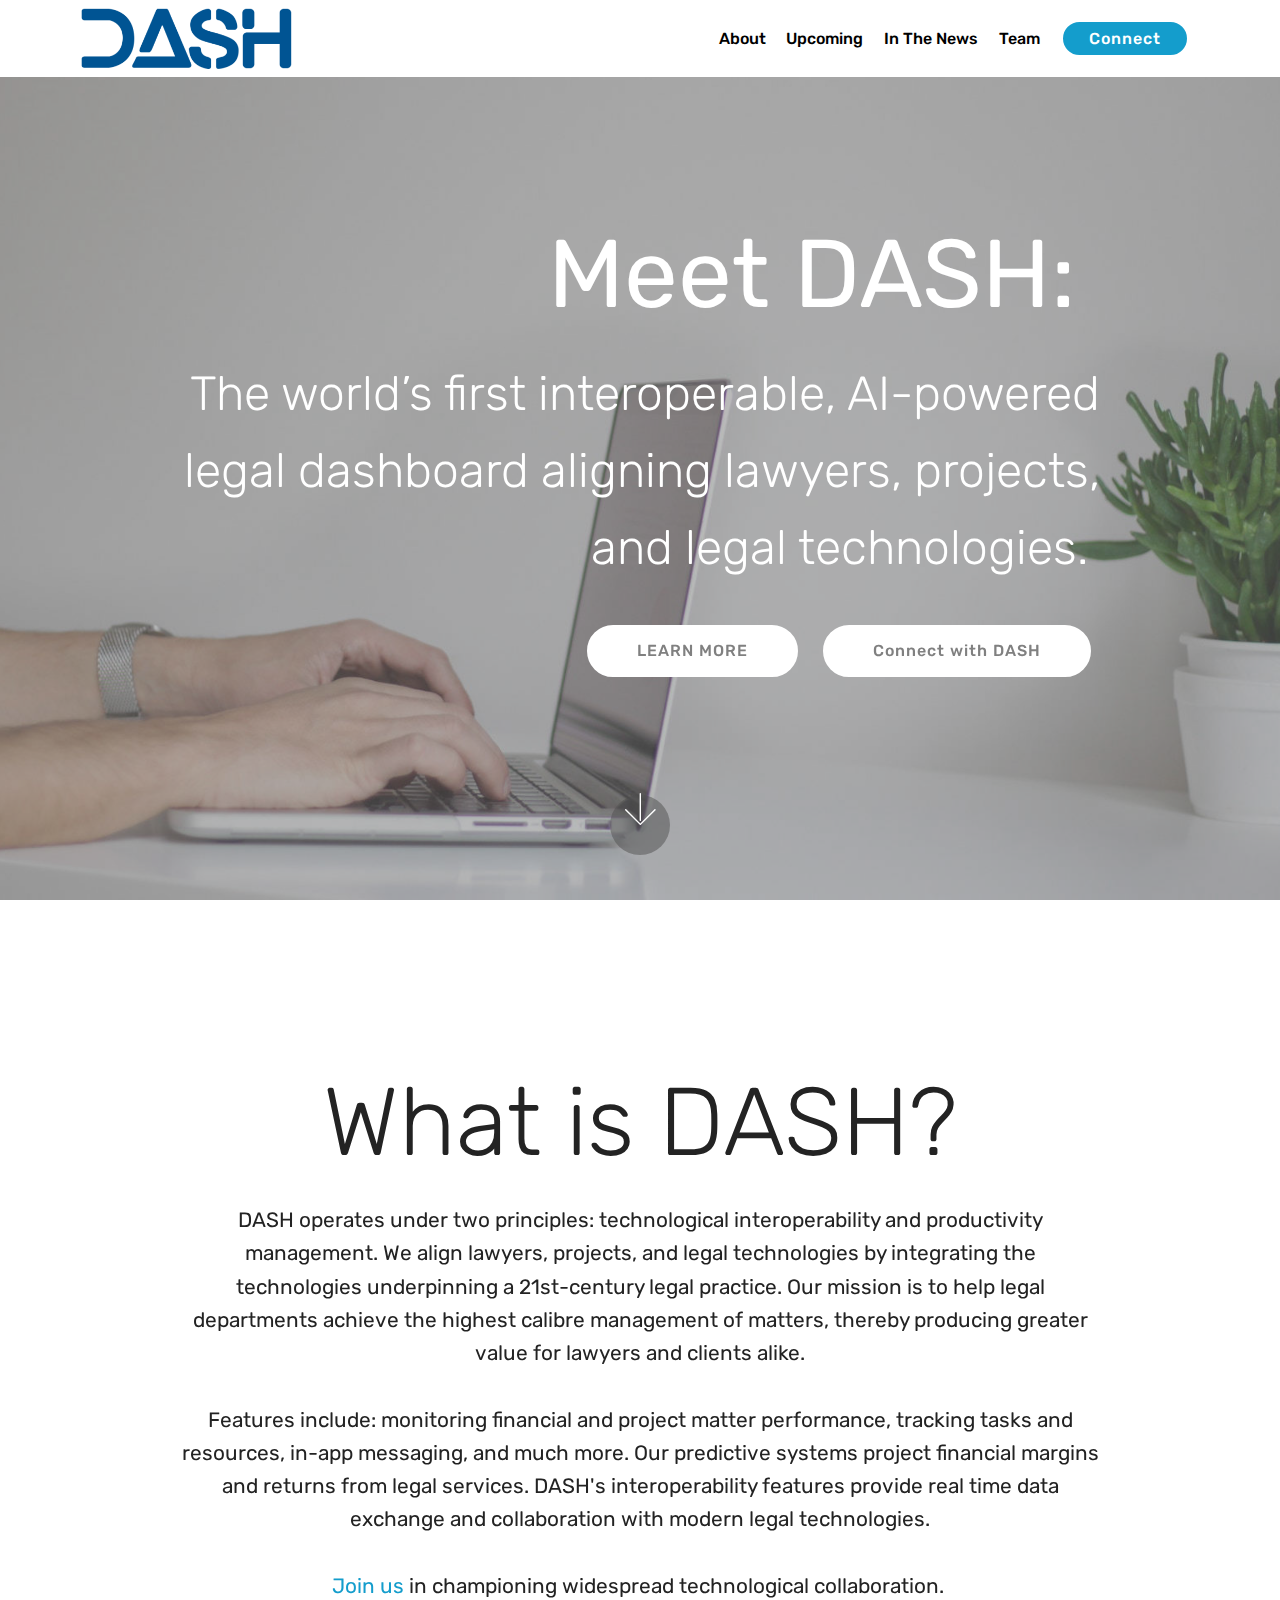
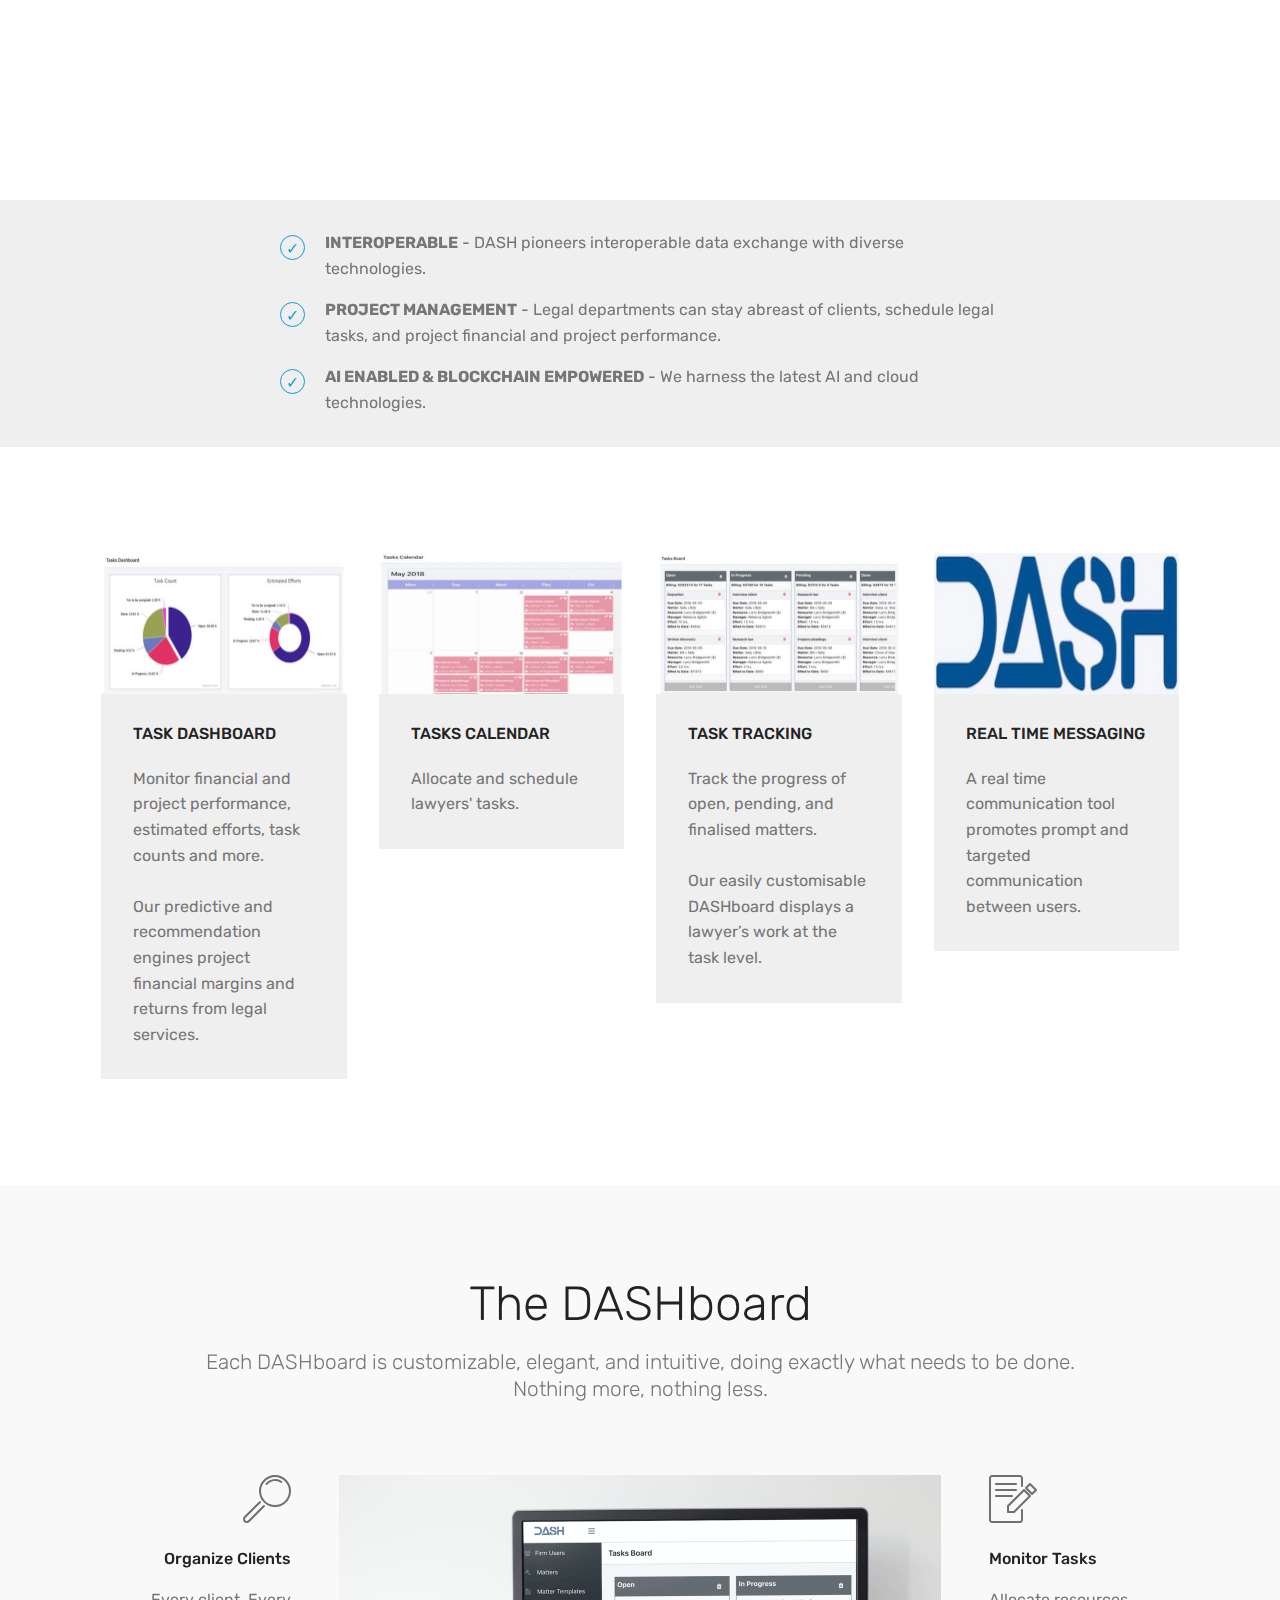
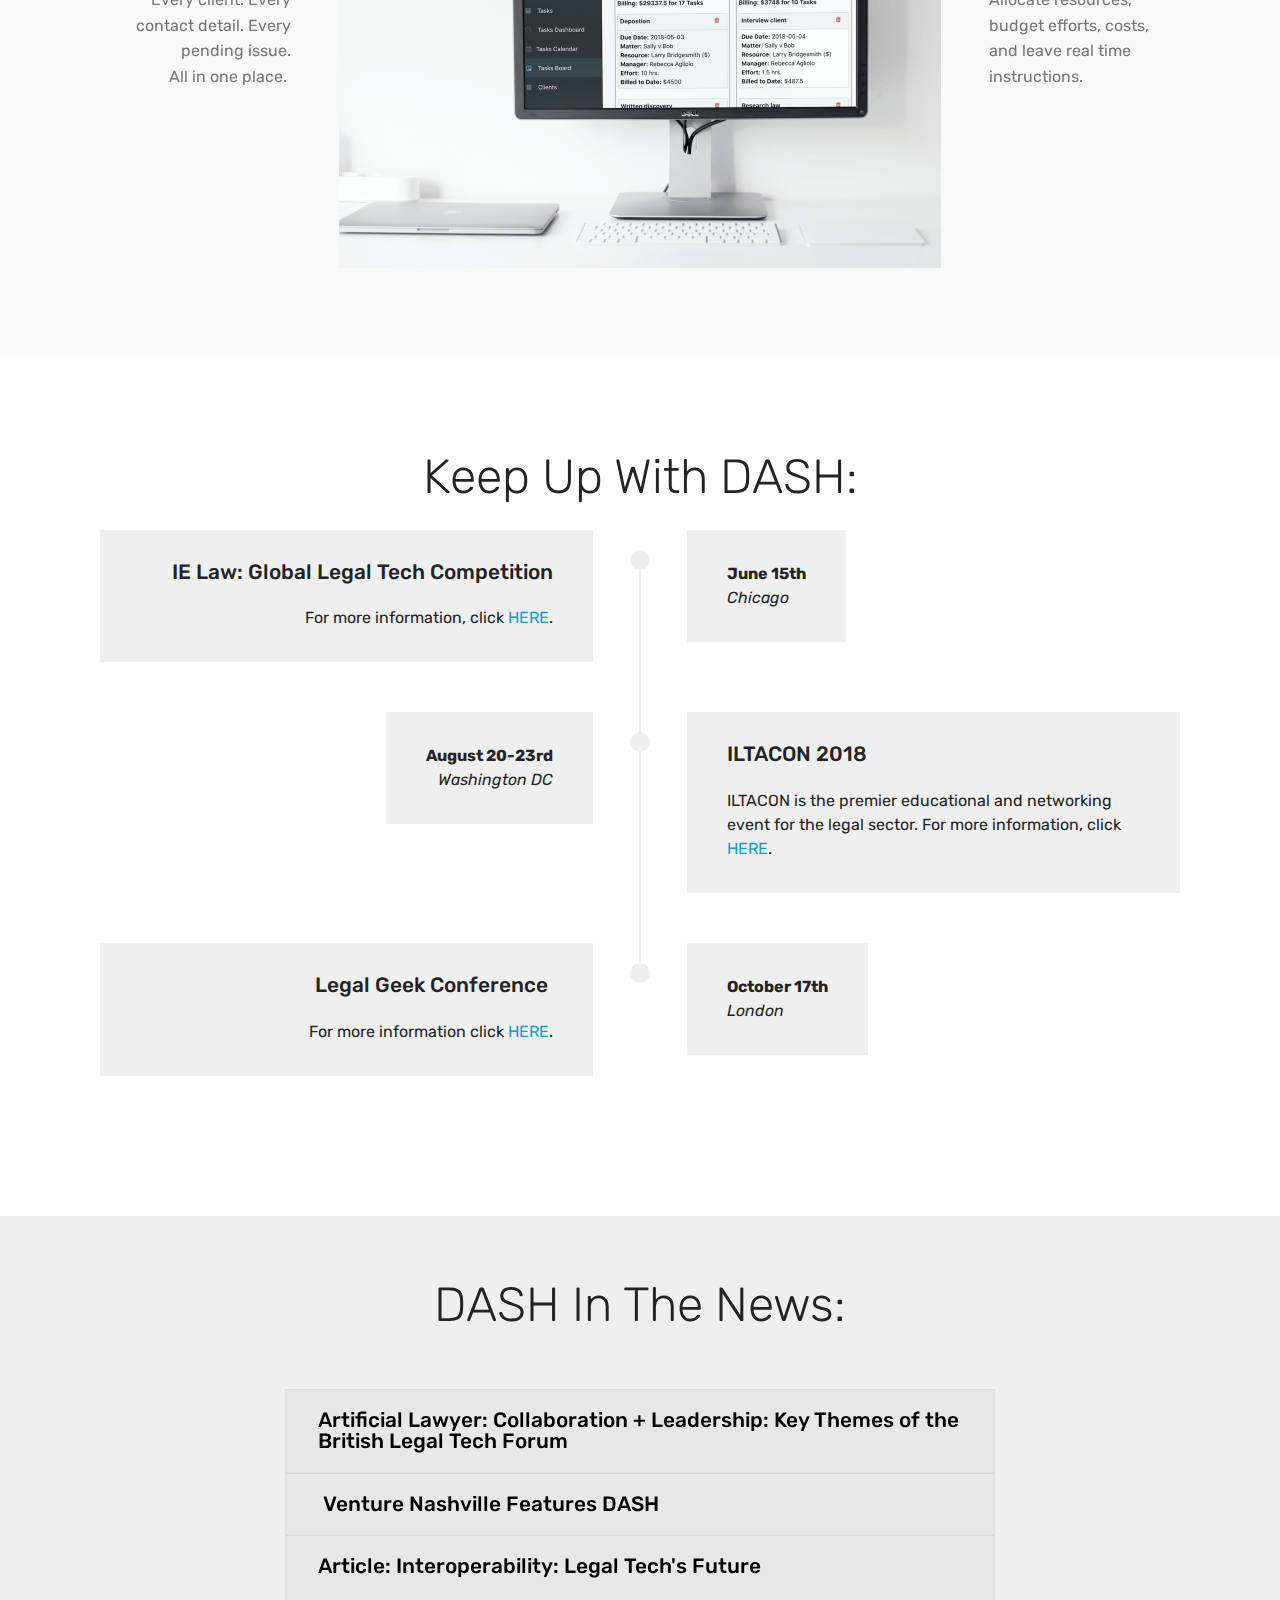
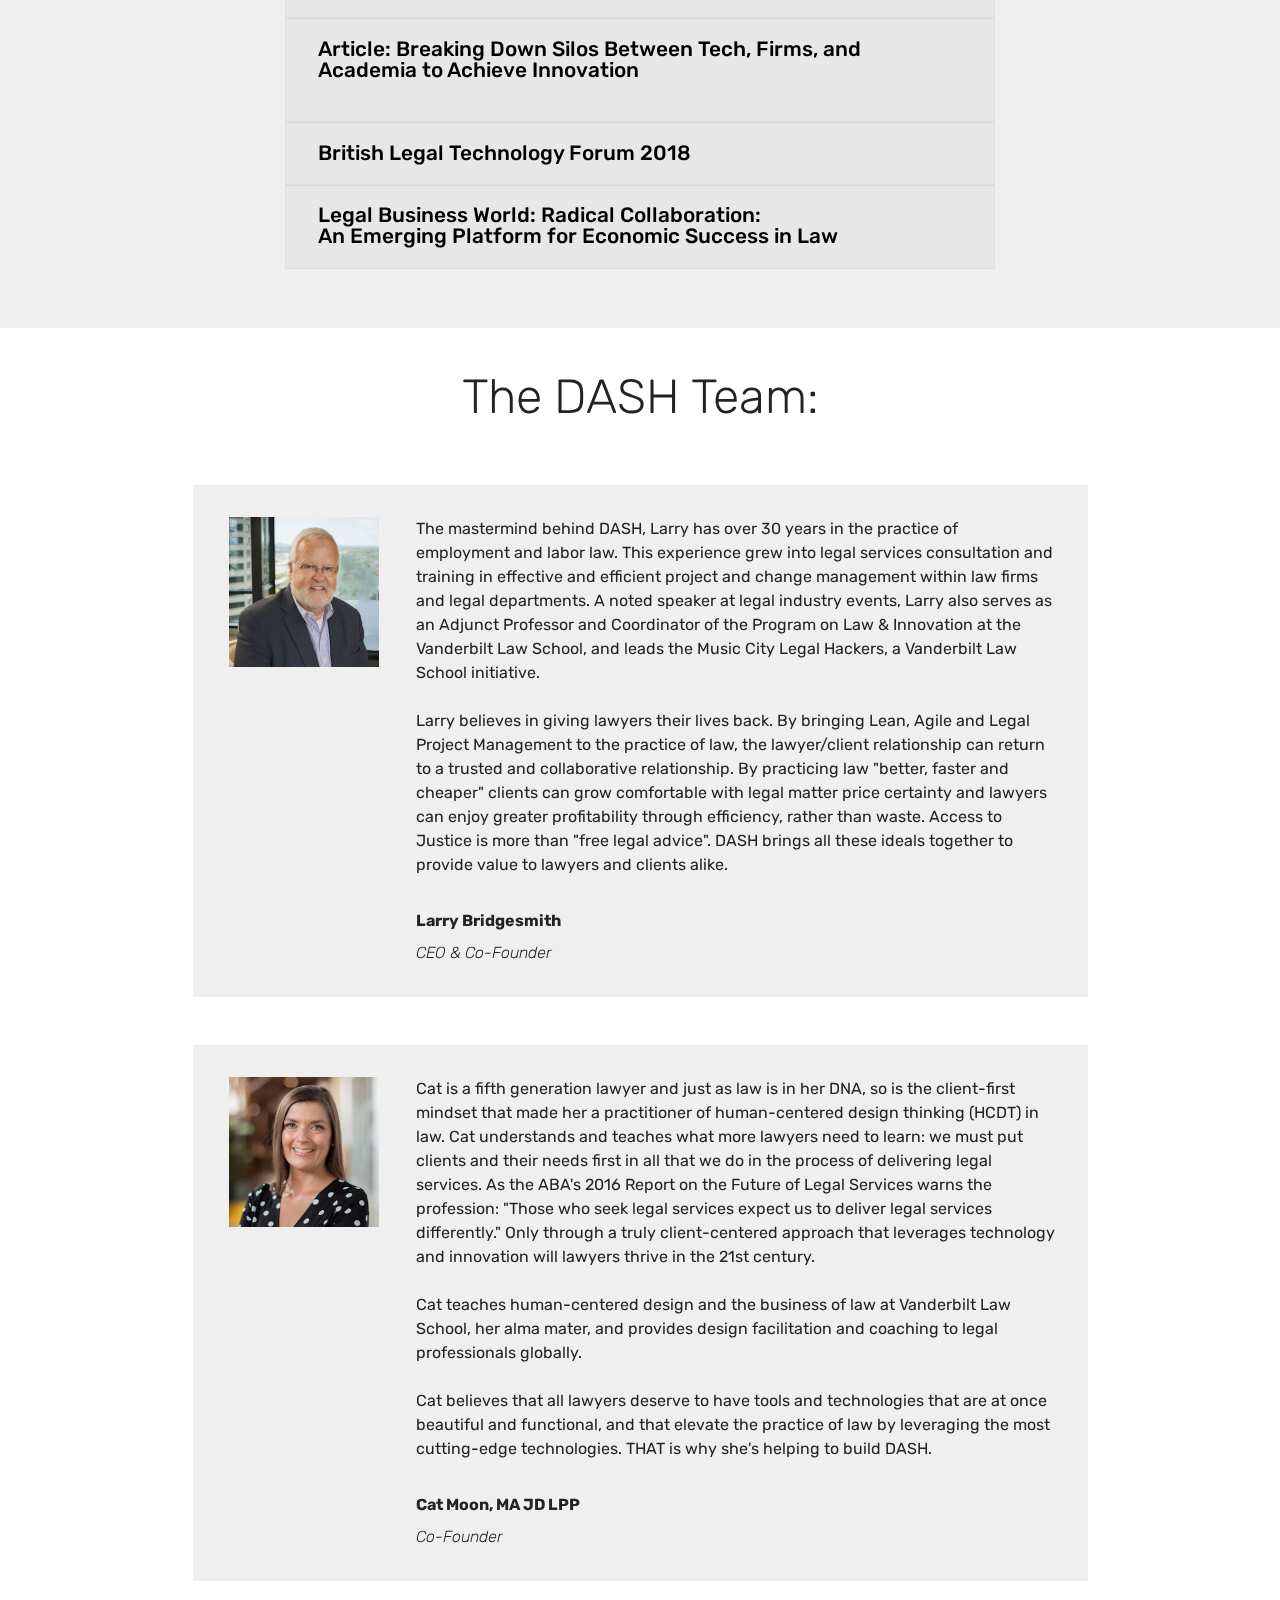
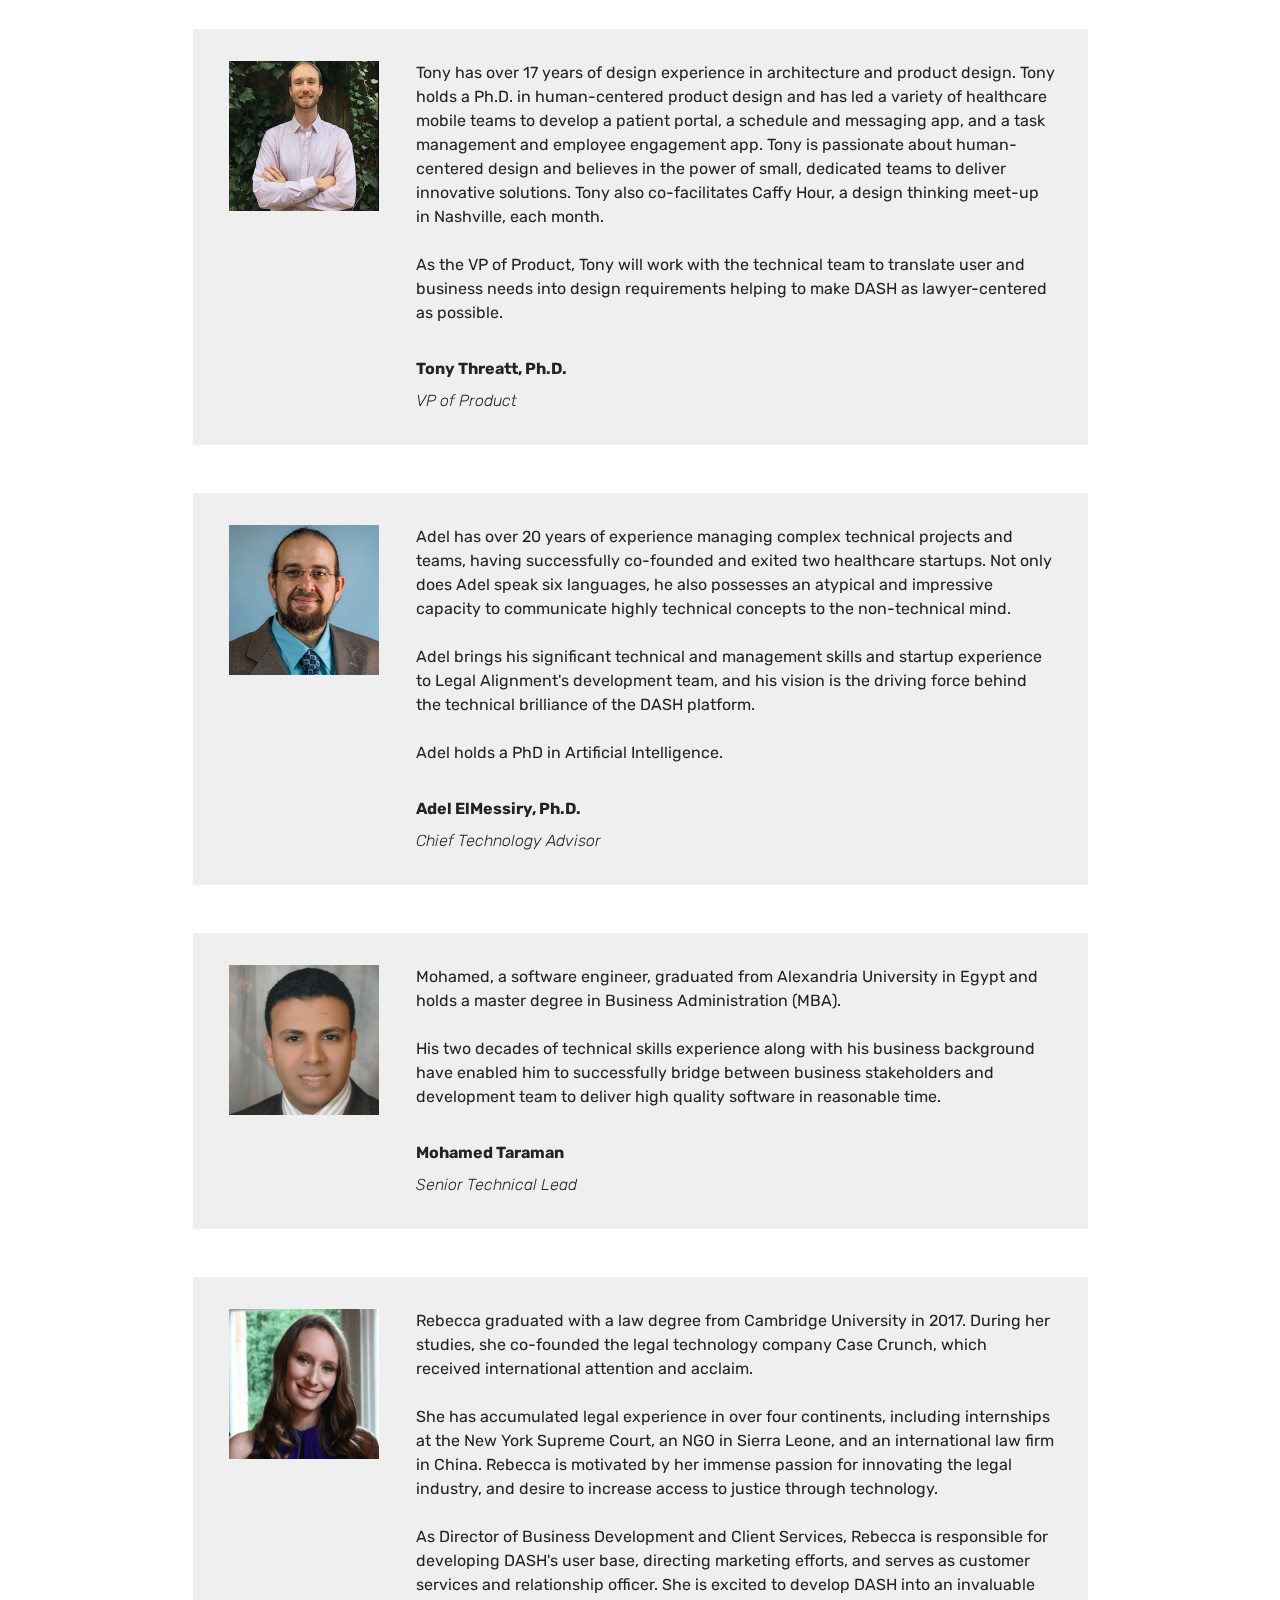
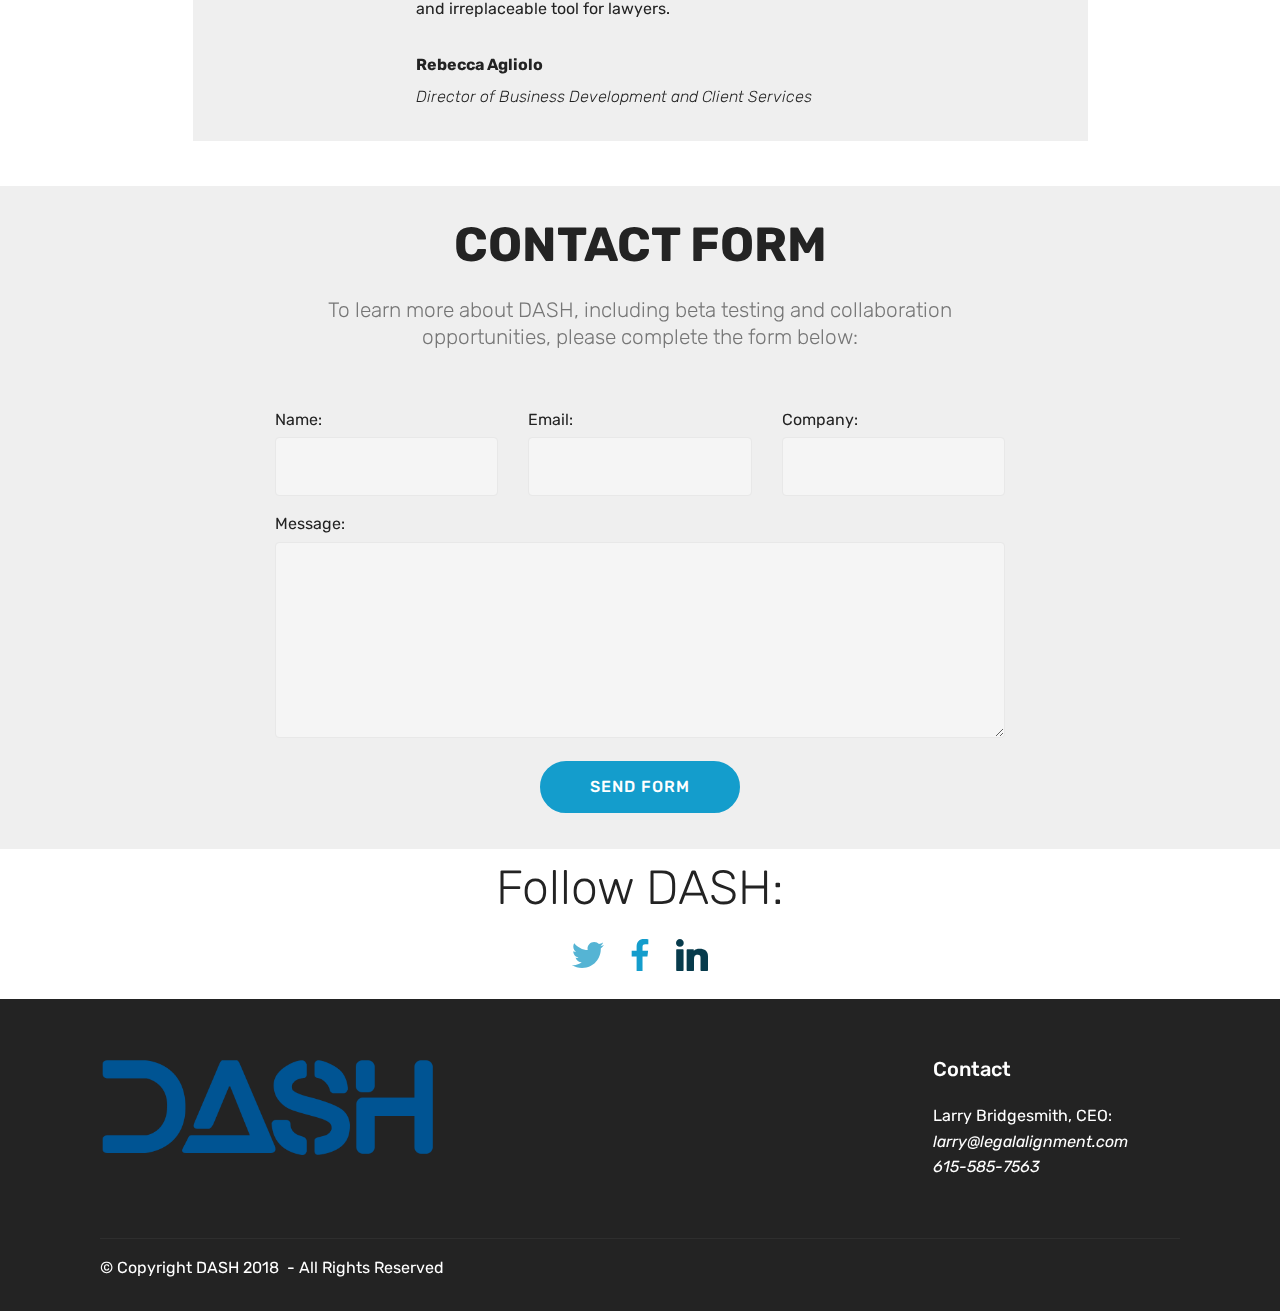
==== dash.html @ 73ab597f "create github pages" ====
<!DOCTYPE html>
<html >
<head>
  <!-- Site made with Mobirise Website Builder v4.7.2, https://mobirise.com -->
  <meta charset="UTF-8">
  <meta http-equiv="X-UA-Compatible" content="IE=edge">
  <meta name="generator" content="Mobirise v4.7.2, mobirise.com">
  <meta name="viewport" content="width=device-width, initial-scale=1, minimum-scale=1">
  <link rel="shortcut icon" href="assets/images/dash-logo-2-2-122x36.png" type="image/x-icon">
  <meta name="description" content="The world’s first interoperable, AI-powered legal dashboard aligning lawyers, projects, and legal technologies.">
  <title>DASH</title>
  <link rel="stylesheet" href="assets/web/assets/mobirise-icons/mobirise-icons.css">
  <link rel="stylesheet" href="assets/tether/tether.min.css">
  <link rel="stylesheet" href="assets/bootstrap/css/bootstrap.min.css">
  <link rel="stylesheet" href="assets/bootstrap/css/bootstrap-grid.min.css">
  <link rel="stylesheet" href="assets/bootstrap/css/bootstrap-reboot.min.css">
  <link rel="stylesheet" href="assets/dropdown/css/style.css">
  <link rel="stylesheet" href="assets/socicon/css/styles.css">
  <link rel="stylesheet" href="assets/theme/css/style.css">
  <link rel="stylesheet" href="assets/mobirise/css/mbr-additional.css" type="text/css">
  
  
  
</head>
<body>

<!-- Google Analytics -->
<!-- Global site tag (gtag.js) - Google Analytics -->
		<script async src="https://www.googletagmanager.com/gtag/js?id=UA-120495943-1"></script>
		<script>
		  window.dataLayer = window.dataLayer || [];
		  function gtag(){dataLayer.push(arguments);}
		  gtag('js', new Date());
		  gtag('config', 'UA-120495943-1');
		</script>
<!-- /Google Analytics -->


  <section class="menu cid-qTkzRZLJNu" once="menu" id="menu1-3">

    

    <nav class="navbar navbar-expand beta-menu navbar-dropdown align-items-center navbar-fixed-top navbar-toggleable-sm">
        <button class="navbar-toggler navbar-toggler-right" type="button" data-toggle="collapse" data-target="#navbarSupportedContent" aria-controls="navbarSupportedContent" aria-expanded="false" aria-label="Toggle navigation">
            <div class="hamburger">
                <span></span>
                <span></span>
                <span></span>
                <span></span>
            </div>
        </button>
        <div class="menu-logo">
            <div class="navbar-brand">
                <span class="navbar-logo">
                    <a href="https://dashlaw.github.io/dash.html">
                         <img src="assets/images/logo-412x118.png" alt="Mobirise" title="" style="height: 3.8rem;">
                    </a>
                </span>
                <span class="navbar-caption-wrap"><a class="navbar-caption text-white display-2" href="https://mobirise.com"></a></span>
            </div>
        </div>
        <div class="collapse navbar-collapse" id="navbarSupportedContent">
            <ul class="navbar-nav nav-dropdown" data-app-modern-menu="true"><li class="nav-item">
                    <a class="nav-link link text-black display-4" href="https://mobirise.com">
                        
                        About</a>
                </li><li class="nav-item"><a class="nav-link link text-black display-4" href="dash.html#timeline1-s">
                        
                        Upcoming</a></li><li class="nav-item"><a class="nav-link link text-black display-4" href="dash.html#accordion1-t">In The News</a></li>
                <li class="nav-item">
                    <a class="nav-link link text-black display-4" href="dash.html#testimonials4-f">
                        
                        Team</a>
                </li></ul>
            <div class="navbar-buttons mbr-section-btn"><a class="btn btn-sm btn-primary display-4" href="dash.html#form1-4">
                    
                    Connect</a></div>
        </div>
    </nav>
</section>

<section class="engine"><a href="https://mobirise.me">Mobirise</a></section><section class="cid-qU2zEL4wPj mbr-fullscreen mbr-parallax-background" id="header2-6">

    

    <div class="mbr-overlay" style="opacity: 0.5; background-color: rgb(118, 118, 118);"></div>

    <div class="container align-center">
        <div class="row justify-content-md-center">
            <div class="mbr-white col-md-10">
                <h1 class="mbr-section-title mbr-bold pb-3 mbr-fonts-style display-1"><span style="font-weight: normal;">Meet DASH:&nbsp;</span><br></h1>
                
                <p class="mbr-text pb-3 mbr-fonts-style display-2">The world’s first interoperable, AI-powered legal dashboard aligning lawyers, projects, and legal technologies.&nbsp;<br></p><p></p><p></p>
                <div class="mbr-section-btn"><a class="btn btn-md btn-white display-4" href="dash.html#header5-l">LEARN MORE</a>
                    <a class="btn btn-md btn-white display-4" href="dash.html#form1-4">Connect with DASH</a></div>
            </div>
        </div>
    </div>
    <div class="mbr-arrow hidden-sm-down" aria-hidden="true">
        <a href="#next">
            <i class="mbri-down mbr-iconfont"></i>
        </a>
    </div>
</section>

<section class="header5 cid-qU41m2HjNl mbr-fullscreen" id="header5-l">

    

    
    <div class="container">
        <div class="row justify-content-center">
            <div class="mbr-white col-md-10">
                <h1 class="mbr-section-title align-center pb-3 mbr-fonts-style display-1">
                    What is DASH?</h1>
                <p class="mbr-text align-center display-5 pb-3 mbr-fonts-style">DASH operates under two principles: technological interoperability and productivity management. We align lawyers, projects, and legal technologies by integrating the technologies underpinning a 21st-century legal practice. Our mission is to help legal departments achieve the highest calibre management of matters, thereby producing greater value for lawyers and clients alike. <br><br>Features include: monitoring financial and project matter performance, tracking tasks and resources, in-app messaging, and much more. Our predictive systems project financial margins and returns from legal services. DASH's interoperability features provide real time data exchange and collaboration with modern legal technologies. <br><br><a href="dash.html#form1-4">Join us</a> in championing widespread technological collaboration.&nbsp;<br></p>
                
            </div>
        </div>
    </div>

    
</section>

<section class="mbr-section article content12 cid-qU42a9fptA" id="content12-n">
     

    <div class="container">
        <div class="media-container-row">
            <div class="mbr-text counter-container col-12 col-md-8 mbr-fonts-style display-7">
                <ul>
                    <li><strong>INTEROPERABLE</strong>&nbsp;- DASH pioneers interoperable data exchange with diverse technologies.&nbsp;</li><li><strong>PROJECT MANAGEMENT</strong><span style="font-size: 1rem;"> - Legal departments can stay abreast of clients, schedule legal tasks, and project financial and project performance.&nbsp;</span></li><li><strong>AI ENABLED &amp; BLOCKCHAIN EMPOWERED</strong> - We harness the latest AI and cloud technologies.</li>
                </ul>
            </div>
        </div>
    </div>
</section>

<section class="features3 cid-qU42BlxGUw" id="features3-r">

    

    
    <div class="container">
        <div class="media-container-row">
            <div class="card p-3 col-12 col-md-6 col-lg-3">
                <div class="card-wrapper">
                    <div class="card-img">
                        <img src="assets/images/tasks-dashboard-492x283.jpg" alt="Mobirise" title="">
                    </div>
                    <div class="card-box">
                        <h4 class="card-title mbr-fonts-style display-7">
                            TASK DASHBOARD</h4>
                        <p class="mbr-text mbr-fonts-style display-7">Monitor financial and project performance, estimated efforts, task counts and more.&nbsp;<br><br>Our predictive and recommendation engines project financial margins and returns from legal services.<br></p>
                    </div>
                    
                </div>
            </div>

            <div class="card p-3 col-12 col-md-6 col-lg-3">
                <div class="card-wrapper">
                    <div class="card-img">
                        <img src="assets/images/tasks-calendar-492x283.jpg" alt="Mobirise" title="">
                    </div>
                    <div class="card-box">
                        <h4 class="card-title mbr-fonts-style display-7">
                            TASKS CALENDAR</h4>
                        <p class="mbr-text mbr-fonts-style display-7">
                            Allocate and schedule lawyers' tasks. &nbsp;&nbsp;</p>
                    </div>
                    
                </div>
            </div>

            <div class="card p-3 col-12 col-md-6 col-lg-3">
                <div class="card-wrapper">
                    <div class="card-img">
                        <img src="assets/images/tasks-board-492x283.jpg" alt="Mobirise" title="">
                    </div>
                    <div class="card-box">
                        <h4 class="card-title mbr-fonts-style display-7">TASK TRACKING</h4>
                        <p class="mbr-text mbr-fonts-style display-7">
                            Track the progress of open, pending, and finalised matters.<br><br>Our easily customisable DASHboard displays a lawyer’s work at the task level.<br></p>
                    </div>
                    
                </div>
            </div>

            <div class="card p-3 col-12 col-md-6 col-lg-3">
                <div class="card-wrapper">
                    <div class="card-img">
                        <img src="assets/images/dash-logo-492x283.jpg" alt="Mobirise" title="">
                    </div>
                    <div class="card-box">
                        <h4 class="card-title mbr-fonts-style display-7">REAL TIME MESSAGING</h4>
                        <p class="mbr-text mbr-fonts-style display-7">A real time communication tool promotes prompt and targeted communication between users.&nbsp;</p>
                    </div>
                    
                </div>
            </div>
        </div>
    </div>
</section>

<section class="features12 cid-qU4sHpMugX" id="features12-u">
    
    

    

    <div class="container">
        <h2 class="mbr-section-title pb-2 mbr-fonts-style display-2">The DASHboard</h2>
        <h3 class="mbr-section-subtitle pb-3 mbr-fonts-style display-5">Each DASHboard is customizable, elegant, and intuitive, doing exactly what needs to be done. <br>Nothing more, nothing less.</h3>

        <div class="media-container-row pt-5">
            <div class="block-content align-right">
                <div class="card pl-3 pr-3 pb-5">
                    <div class="mbr-card-img-title">
                        <div class="card-img pb-3">
                             <span class="mbr-iconfont mbri-search"></span>
                        </div>
                        <div class="mbr-crt-title">
                            <h4 class="card-title py-2 mbr-crt-title mbr-fonts-style display-7">Organize Clients</h4>
                        </div>
                    </div>                

                    <div class="card-box">
                        <p class="mbr-text mbr-section-text mbr-fonts-style display-7">
                            Every client. Every contact detail. Every pending issue. <br>All in one place.&nbsp;</p>
                    </div>
                </div>

                
            </div>

            <div class="mbr-figure" style="width: 60%;">
                <img src="assets/images/screen-shot-2018-06-04-at-23.53.58-1204x786.png" alt="Mobirise" title="">
            </div>

            <div class="block-content align-left  ">
                <div class="card pl-3 pr-3 pb-5">
                    <div class="mbr-card-img-title">
                        <div class="card-img pb-3">
                             <span class="mbr-iconfont mbri-edit"></span>
                        </div>
                        <div class="mbr-crt-title">
                            <h4 class="card-title py-2 mbr-crt-title mbr-fonts-style display-7">
                                Monitor Tasks</h4>
                        </div>
                    </div>                

                    <div class="card-box">
                        <p class="mbr-text mbr-section-text mbr-fonts-style display-7">Allocate resources, budget efforts, costs, and leave real time instructions.</p>
                    </div>
                </div>

                
            </div>
        </div>
    </div>
</section>

<section class="timeline1 cid-qU487l1E2V" id="timeline1-s">

    

    

    <div class="container align-center">
        <h2 class="mbr-section-title pb-3 mbr-fonts-style display-2">Keep Up With DASH:</h2>
        

        <div class="container timelines-container" mbri-timelines="">
            <div class="row timeline-element reverse separline">      
                 <div class="timeline-date-panel col-xs-12 col-md-6  align-left">         
                    <div class="time-line-date-content">
                        <p class="mbr-timeline-date mbr-fonts-style display-7"><strong>June 15th</strong><br><em>Chicago</em></p>
                    </div>
                </div>
           <span class="iconBackground"></span>
            <div class="col-xs-12 col-md-6 align-right">
                <div class="timeline-text-content">
                    <h4 class="mbr-timeline-title pb-3 mbr-fonts-style display-5">IE Law: Global Legal Tech Competition</h4>
                    <p class="mbr-timeline-text mbr-fonts-style display-7">
                        For more information, click <a href="https://www.ie.edu/law-school/news-events/news/global-legaltech-startup-competition/" target="_blank">HERE</a>.</p>
                 </div>
            </div>
            </div>

            <div class="row timeline-element  separline">
                <div class="timeline-date-panel col-xs-12 col-md-6 align-right">
                    <div class="time-line-date-content">
                        <p class="mbr-timeline-date mbr-fonts-style display-7"><strong>
                            August 20-23rd</strong><br><em>Washington DC</em></p>
                    </div>
                </div>
                <span class="iconBackground"></span>
                <div class="col-xs-12 col-md-6 align-left ">
                    <div class="timeline-text-content">
                        <h4 class="mbr-timeline-title pb-3 mbr-fonts-style display-5">ILTACON 2018</h4>
                        <p class="mbr-timeline-text mbr-fonts-style display-7">ILTACON is the premier educational and networking event for the legal sector. For more information, click <a href="http://www.iltacon.org/home?ssopc=1" target="_blank">HERE</a>.<br></p>
                    </div>
                </div>
            </div> 


            <div class="row timeline-element reverse">
                <div class="timeline-date-panel col-xs-12 col-md-6  align-left">
                    <div class="time-line-date-content">
                        <p class="mbr-timeline-date mbr-fonts-style display-7"><strong>
                            October 17th<br></strong><em>London</em></p>
                    </div>
                </div>
                <span class="iconBackground"></span>
                <div class="col-xs-12 col-md-6 align-right">
                    <div class="timeline-text-content">
                        <h4 class="mbr-timeline-title pb-3 mbr-fonts-style display-5">
                            Legal Geek Conference&nbsp;</h4>      
                        <p class="mbr-timeline-text mbr-fonts-style display-7">
                            For more information click <a href="https://www.legalgeek.co/conference/" target="_blank">HERE</a>.</p>
                    </div>
                </div>
            </div>

            


            


            

            

            

            

            

            

            
        </div>
    </div>
</section>

<section class="accordion1 cid-qU48kprbJv" id="accordion1-t">

    

    
    <div class="container">
        <div class="media-container-row">
            <div class="col-12 col-md-8">
                <div class="section-head text-center space30">
                    <h2 class="mbr-section-title pb-5 mbr-fonts-style display-2">
                        DASH In The News:</h2>
                </div>
                <div class="clearfix"></div>
                <div id="bootstrap-accordion_10" class="panel-group accordionStyles accordion" role="tablist" aria-multiselectable="true">
                    <div class="card">
                        <div class="card-header" role="tab" id="headingOne">
                            <a role="button" class="panel-title collapsed text-black" data-toggle="collapse" data-core="" href="#collapse1_10" aria-expanded="false" aria-controls="collapse1">
                                <h4 class="mbr-fonts-style display-5">Artificial Lawyer: Collaboration + Leadership: Key Themes of the British Legal Tech Forum</h4>
                            </a>
                        </div>
                        <div id="collapse1_10" class="panel-collapse noScroll collapse " role="tabpanel" aria-labelledby="headingOne" data-parent="#bootstrap-accordion_10">
                            <div class="panel-body p-4">
                                <p class="mbr-fonts-style panel-text display-7">Larry Bridgesmith, Founder and CEO of legal tech company, Dash, which is ‘the world’s first interoperable, AI-powered platform for aligning people, projects, and processes for optimum results’. He is also Adjunct Professor, Program on Law &amp; Innovation Coordinator, at the Vanderbilt Law School.<br><br>Bridgesmith covered a lot of great territory in his speech about the exponential changes in legal technology in recent years and where we are headed. But, the key idea was exemplified by Dash, which is now in beta, and is designed to help connect the many machine learning, data analysis and blockchain applications that are now emerging, all together.<br><br>He also raised another key point: ‘We’ve got to get through this together.’<br><br>That is to say, law firms cannot build the future alone, they’ll need to work with clients’ inhouse teams, operations teams and executives who are not in the legal team. They’ll need to work together with LPOs and ALSPs. They’ll also need to work hand in hand with start-ups with new and untried technology, as well as the tech giants now showing great interest in the legal sector such as IBM and Microsoft.<br><br>Read the full article on <a href="https://www.artificiallawyer.com/2018/03/15/collaboration-leadership-key-themes-of-the-british-legal-tech-forum/" target="_blank">Artificial Lawyer</a></p>
                            </div>
                        </div>
                    </div>
                    <div class="card">
                        <div class="card-header" role="tab" id="headingTwo">
                            <a role="button" class="collapsed panel-title text-black" data-toggle="collapse" data-core="" href="#collapse2_10" aria-expanded="false" aria-controls="collapse2">
                                <h4 class="mbr-fonts-style display-5">&nbsp;Venture Nashville Features DASH</h4>
                            </a>
                            
                        </div>
                        <div id="collapse2_10" class="panel-collapse noScroll collapse" role="tabpanel" aria-labelledby="headingTwo" data-parent="#bootstrap-accordion_10">
                            <div class="panel-body p-4">
                                <p class="mbr-fonts-style panel-text display-7">February 5, 2018 by Milt Capps, Venture Nashville<br><br>NASHVILLE Lawtech specialist Larry Bridgesmith JD doesn't just casually sketch-out a "gameplan" when talk turns to startup Legal Alignment and its proprietary DASH legal project management software.<br><br>Instead, in tones that might be a blend of barrister and professor, the company's co-founder and CEO brings to the discussion the thoroughness of a trained advocate and the forward-leaning drive of an entrepreneur.<br><br>That'll come in handy, given that the serial entrepreneur, his team and their advisors seek nothing less than to carve-out a piece of the white-hot Lawtech market. They are within weeks of their formal market entry and recently began the first of a series of three capital raises.<br><br><a href="http://www.venturenashville.com/dash-lawtech-bridgesmiths-legal-alignment-startup-eyes-capital-raises-cms-1659" target="_blank">Visit Venture Nashville to continue reading Milt Capps' coverage of Legal Alignment and DASH.</a><br><br><br></p>
                            </div>
                        </div>
                    </div>
                    <div class="card">
                        <div class="card-header" role="tab" id="headingThree">
                            <a role="button" class="collapsed text-black panel-title" data-toggle="collapse" data-core="" href="#collapse3_10" aria-expanded="false" aria-controls="collapse3">
                                <h4 class="mbr-fonts-style display-5">Article: Interoperability: Legal Tech's Future&nbsp;<div><br></div></h4>
                            </a>
                        </div>
                        <div id="collapse3_10" class="panel-collapse noScroll collapse" role="tabpanel" aria-labelledby="headingThree" data-parent="#bootstrap-accordion_10">
                            <div class="panel-body p-4">
                                <p class="mbr-fonts-style panel-text display-7">I recently learned a new word. A word I had been searching for a long time. A word and an image that captures a concept that legal technology must adopt for the sake of its future, its customers, their clients, access to justice and the economy.<br><br><a href="http://www.legalalignment.com/blog/interoperability-legal-tech-s-future-dcd7ad6c-dc2f-4e45-95b6-c2ae2e69c8af" target="_blank">READ MORE</a></p>
                            </div>
                        </div>
                    </div>
                    <div class="card">
                        <div class="card-header" role="tab" id="headingFour">
                            <a role="button" class="collapsed panel-title text-black" data-toggle="collapse" data-core="" href="#collapse4_10" aria-expanded="false" aria-controls="collapse4">
                                <h4 class="mbr-fonts-style display-5">Article: Breaking Down Silos Between Tech, Firms, and Academia to Achieve Innovation<div><br></div></h4>
                            </a> 
                        </div>
                        <div id="collapse4_10" class="panel-collapse noScroll collapse" role="tabpanel" aria-labelledby="headingFour" data-parent="#bootstrap-accordion_10">
                            <div class="panel-body p-4">
                                <p class="mbr-fonts-style panel-text display-7"><em>This article originally appeared on <a href="https://www.law.com/americanlawyer/sites/americanlawyer/2017/12/15/breaking-down-silos-between-tech-firms-and-academia-to-reach-innovation/" target="_blank">lawdotcom</a>.<br></em><br>The essence of legal economics is professional excellence in legal service delivery embedded in a sustainable business model. In recent years, there has been a significant focus on the latter while assuming the existence of the former. To improve the delivery of legal services, innovation in law must take into account the conflicting silos of law schools, legal practice and legal technology. Collaboration among these essential components of today’s legal practice is critical.<br><br><a href="http://www.legalalignment.com/blog/breaking-down-silos-between-tech-firms-and-academia-to-achieve-innovation" target="_blank">READ MORE</a></p>
                            </div>
                        </div>
                    </div>
                    <div class="card">
                        <div class="card-header" role="tab" id="headingFive">
                            <a role="button" class="collapsed panel-title text-black" data-toggle="collapse" data-core="" href="#collapse5_10" aria-expanded="false" aria-controls="collapse5">
                                <h4 class="mbr-fonts-style display-5">British Legal Technology Forum 2018</h4>
                            </a>
                        </div>
                        <div id="collapse5_10" class="panel-collapse noScroll collapse" role="tabpanel" aria-labelledby="headingFive" data-parent="#bootstrap-accordion_10">
                            <div class="panel-body p-4">
                                <p class="mbr-fonts-style panel-text display-7">
                                   CEO Larry Bridesmith introduced DASH and spoke at the British Legal Technology Forum 2018 in London, England.<br><br><a href="https://britishlegalitforum.com/speakers/larry-bridgesmith-j-d/" target="_blank">READ MORE</a></p>
                            </div>
                        </div>
                    </div>
                    <div class="card">
                        <div class="card-header" role="tab" id="headingSix">
                            <a role="button" class="collapsed panel-title text-black" data-toggle="collapse" data-core="" href="#collapse6_10" aria-expanded="false" aria-controls="collapse6">
                                <h4 class="mbr-fonts-style display-5">Legal Business World: Radical Collaboration:<div>An Emerging Platform for Economic Success in Law</div></h4>
                            </a>
                        </div>
                        <div id="collapse6_10" class="panel-collapse noScroll collapse" role="tabpanel" aria-labelledby="headingSix" data-parent="#bootstrap-accordion_10">
                            <div class="panel-body p-4">
                                <p class="mbr-fonts-style panel-text display-7">The impact of technology tools and applications is very apparent in our lives. Siri finds us the closest Starbucks. Alexa plays our favorite mood music, turns off the lights at the same time and waters the lawn as well if you wish. Google advises us about the time to leave for our next ap- pointment and the best route to take to get there on time.<br><br>These and many more “on demand” functions have found their way into our daily rou- tines without any request on our part. We did not ask Apple to create a virtual assistant. She showed up one day on our iPhone. Amazon an- ticipates our reading, listening and grocery needs, and provides suggestions for on demand delivery later that same day.&nbsp;How did we get to this place of economic in- stant gratification when owning a car becomes more expensive than having Uber deliver you to your destinations?<br><br>Read the full article in <a href="https://britishlegalitforum.com/wp-content/uploads/2018/03/Larry-Bridgesmith-article-eMag-British-Legal-Technology-Forum-2018-A-legal-IT-event-by-Netlaw-Media.pdf" target="_blank">Legal Business World</a></p>
                            </div>
                        </div>
                    </div>
                </div>
            </div>
        </div>
    </div>
</section>

<section class="testimonials4 cid-qU2QXnhKlR" id="testimonials4-f">

  

  
  <div class="container">
    <h2 class="pb-3 mbr-fonts-style mbr-white align-center display-2">The DASH Team:</h2>
    
    <div class="col-md-10 testimonials-container"> 
      

      
    <div class="testimonials-item">
        <div class="user row">
          <div class="col-lg-3 col-md-4">
            <div class="user_image">
              <img src="assets/images/larry-bridgesmith-iyeio9.png-300x276.jpg" alt="" title="">
            </div>
          </div>
          <div class="testimonials-caption col-lg-9 col-md-8">
            <div class="user_text ">
              <p class="mbr-fonts-style  display-7">The mastermind behind DASH, Larry has over 30 years in the practice of employment and labor law. This experience grew into legal services consultation and training in effective and efficient project and change management within law firms and legal departments. A noted speaker at legal industry events, Larry also serves as an Adjunct Professor and Coordinator of the Program on Law &amp; Innovation at the Vanderbilt Law School, and leads the Music City Legal Hackers, a Vanderbilt Law School initiative.<br><br>Larry believes in giving lawyers their lives back. By bringing Lean, Agile and Legal Project Management to the practice of law, the lawyer/client relationship can return to a trusted and collaborative relationship. By practicing law "better, faster and cheaper" clients can grow comfortable with legal matter price certainty and lawyers can enjoy greater profitability through efficiency, rather than waste. Access to Justice is more than "free legal advice". DASH brings all these ideals together to provide value to lawyers and clients alike.</p>
            </div>
            <div class="user_name mbr-bold mbr-fonts-style align-left pt-3 display-7">
                 Larry Bridgesmith</div>
            <div class="user_desk mbr-light mbr-fonts-style align-left pt-2 display-7"><em>
                 CEO &amp; Co-Founder</em></div>
          </div>
        </div>
      </div><div class="testimonials-item">
        <div class="user row">
          <div class="col-lg-3 col-md-4">
            <div class="user_image">
              <img src="assets/images/c-moon-headshot-cropped-ccn1tb.png-1-300x294.jpg" alt="" title="">
            </div>
          </div>
          <div class="testimonials-caption col-lg-9 col-md-8">
            <div class="user_text">
              <p class="mbr-fonts-style  display-7">Cat is a fifth generation lawyer and just as law is in her DNA, so is the client-first mindset that made her a practitioner of human-centered design thinking (HCDT) in law. Cat understands and teaches what more lawyers need to learn: we must put clients and their needs first in all that we do in the process of delivering legal services. As the ABA's 2016 Report on the Future of Legal Services warns the profession: "Those who seek legal services expect us to deliver legal services differently." Only through a truly client-centered approach that leverages technology and innovation will lawyers thrive in the 21st century.<br> <br>Cat teaches human-centered design and the business of law at Vanderbilt Law School, her alma mater, and provides design facilitation and coaching to legal professionals globally.<br> <br>Cat believes that all lawyers deserve to have tools and technologies that are at once beautiful and functional, and that elevate the practice of law by leveraging the most cutting-edge technologies. THAT is why she's helping to build DASH.</p>
            </div>
            <div class="user_name mbr-bold mbr-fonts-style align-left pt-3 display-7">Cat Moon, MA JD LPP</div>
            <div class="user_desk mbr-light mbr-fonts-style align-left pt-2 display-7"><em>
                 Co-Founder</em></div>
          </div>
        </div>
      </div><div class="testimonials-item">
        <div class="user row">
          <div class="col-lg-3 col-md-4">
            <div class="user_image">
              <img src="assets/images/threatt-pdbe-ijobnc-300x300.jpg" alt="" title="">
            </div>
          </div>
          <div class="testimonials-caption col-lg-9 col-md-8">
            <div class="user_text">
              <p class="mbr-fonts-style  display-7">Tony has over 17 years of design experience in architecture and product design. Tony holds a Ph.D. in human-centered product design and has led a variety of healthcare mobile teams to develop a patient portal, a schedule and messaging app, and a task management and employee engagement app. Tony is passionate about human-centered design and believes in the power of small, dedicated teams to deliver innovative solutions. Tony also co-facilitates Caffy Hour, a design thinking meet-up in Nashville, each month.<br> <br>As the VP of Product, Tony will work with the technical team to translate user and business needs into design requirements helping to make DASH as lawyer-centered as possible.</p>
            </div>
            <div class="user_name mbr-bold mbr-fonts-style align-left pt-3 display-7">Tony Threatt, Ph.D.</div>
            <div class="user_desk mbr-light mbr-fonts-style align-left pt-2 display-7"><em>VP of Product</em></div>
          </div>
        </div>
      </div><div class="testimonials-item">
        <div class="user row">
          <div class="col-lg-3 col-md-4">
            <div class="user_image">
              <img src="assets/images/adel-300x299.jpg" alt="" title="">
            </div>
          </div>
          <div class="testimonials-caption col-lg-9 col-md-8">
            <div class="user_text">
              <p class="mbr-fonts-style  display-7">Adel has over 20 years of experience managing complex technical projects and teams, having successfully co-founded and exited two healthcare startups. Not only does Adel speak six languages, he also possesses an atypical and impressive capacity to communicate highly technical concepts to the non-technical mind.<br> <br>Adel brings his significant technical and management skills and startup experience to Legal Alignment's development team, and his vision is the driving force behind the technical brilliance of the DASH platform.<br> <br>Adel holds a PhD in Artificial Intelligence.</p>
            </div>
            <div class="user_name mbr-bold mbr-fonts-style align-left pt-3 display-7">Adel ElMessiry, Ph.D.</div>
            <div class="user_desk mbr-light mbr-fonts-style align-left pt-2 display-7"><em>Chief Technology Advisor</em></div>
          </div>
        </div>
      </div><div class="testimonials-item">
        <div class="user row">
          <div class="col-lg-3 col-md-4">
            <div class="user_image">
              <img src="assets/images/mohamed-taraman-300x450.jpg" alt="" title="">
            </div>
          </div>
          <div class="testimonials-caption col-lg-9 col-md-8">
            <div class="user_text">
              <p class="mbr-fonts-style  display-7">Mohamed, a software engineer, graduated from Alexandria University in Egypt and holds a master degree in Business Administration (MBA).&nbsp;<br> <br>His two decades of technical skills experience along with his business background have enabled him to successfully bridge between business stakeholders and development team to deliver high quality software in reasonable time.<br></p>
            </div>
            <div class="user_name mbr-bold mbr-fonts-style align-left pt-3 display-7">Mohamed Taraman</div>
            <div class="user_desk mbr-light mbr-fonts-style align-left pt-2 display-7"><em>Senior Technical Lead</em></div>
          </div>
        </div>
      </div><div class="testimonials-item">
        <div class="user row">
          <div class="col-lg-3 col-md-4">
            <div class="user_image">
              <img src="assets/images/screen-shot-2017-08-13-at-19.42.43-300x283.png" alt="" title="">
            </div>
          </div>
          <div class="testimonials-caption col-lg-9 col-md-8">
            <div class="user_text">
              <p class="mbr-fonts-style  display-7">Rebecca graduated with a law degree from Cambridge University in 2017. During her studies, she co-founded the legal technology company Case Crunch, which received international attention and acclaim. <br><br>She has accumulated legal experience in over four continents, including internships at the New York Supreme Court, an NGO in Sierra Leone, and an international law firm in China. Rebecca is motivated by her immense passion for innovating the legal industry, and desire to increase access to justice through technology.  <br><br>As Director of Business Development and Client Services, Rebecca is responsible for developing DASH's user base, directing marketing efforts, and serves as customer services and relationship officer. She is excited to develop DASH into an invaluable and irreplaceable tool for lawyers.</p>
            </div>
            <div class="user_name mbr-bold mbr-fonts-style align-left pt-3 display-7">Rebecca Agliolo</div>
            <div class="user_desk mbr-light mbr-fonts-style align-left pt-2 display-7"><em>Director of Business Development and Client Services</em></div>
          </div>
        </div>
      </div></div>
  </div>
</section>

<section class="mbr-section form1 cid-qU2wZR2vqj" id="form1-4">

    

    
    <div class="container">
        <div class="row justify-content-center">
            <div class="title col-12 col-lg-8">
                <h2 class="mbr-section-title align-center pb-3 mbr-fonts-style display-2"><strong>
                    CONTACT FORM
                </strong></h2>
                <h3 class="mbr-section-subtitle align-center mbr-light pb-3 mbr-fonts-style display-5">To learn more about DASH, including beta testing and collaboration opportunities, please complete the form below:</h3>
            </div>
        </div>
    </div>
    <div class="container">
        <div class="row justify-content-center">
            <div class="media-container-column col-lg-8" data-form-type="formoid">
                    <div data-form-alert="" hidden="">Thanks for filling out the form!</div>
            
                    <form class="mbr-form" action="https://mobirise.com/" method="post" data-form-title="Mobirise Form"><input type="hidden" name="email" data-form-email="true" value="D+GzZaFu+VTSfevREsEjkRM+STdOiAg0lXzeA9yEOwWSw3ciPvMX1WRGeDPjKw1KVI4lswrVQTZdlNZOcZq2/2/3hIdxdDQYMs0gz7BzytBo4+o33kLDsnfBZg9ZxI5c" data-form-field="Email">
                        <div class="row row-sm-offset">
                            <div class="col-md-4 multi-horizontal" data-for="name">
                                <div class="form-group">
                                    <label class="form-control-label mbr-fonts-style display-7" for="name-form1-4">Name:</label>
                                    <input type="text" class="form-control" name="name" data-form-field="Name" required="" id="name-form1-4">
                                </div>
                            </div>
                            <div class="col-md-4 multi-horizontal" data-for="email">
                                <div class="form-group">
                                    <label class="form-control-label mbr-fonts-style display-7" for="email-form1-4">Email:</label>
                                    <input type="email" class="form-control" name="email" data-form-field="Email" required="" id="email-form1-4">
                                </div>
                            </div>
                            <div class="col-md-4 multi-horizontal" data-for="phone">
                                <div class="form-group">
                                    <label class="form-control-label mbr-fonts-style display-7" for="phone-form1-4">Company:</label>
                                    <input type="tel" class="form-control" name="phone" data-form-field="Phone" id="phone-form1-4">
                                </div>
                            </div>
                        </div>
                        <div class="form-group" data-for="message">
                            <label class="form-control-label mbr-fonts-style display-7" for="message-form1-4">Message:</label>
                            <textarea type="text" class="form-control" name="message" rows="7" data-form-field="Message" id="message-form1-4"></textarea>
                        </div>
            
                        <span class="input-group-btn"><button href="" type="submit" class="btn btn-primary btn-form display-4">SEND FORM</button></span>
                    </form>
            </div>
        </div>
    </div>
</section>

<section class="cid-qU2xxLAvUG" id="social-buttons2-5">

    

    

    <div class="container">
        <div class="media-container-row">
            <div class="col-md-8 align-center">
                <h2 class="pb-3 mbr-fonts-style display-2">Follow DASH:</h2>
                <div class="social-list pl-0 mb-0">
                    <a href="https://twitter.com/dashforlaw" target="_blank">
                        <span class="px-2 mbr-iconfont mbr-iconfont-social socicon-twitter socicon" style="color: rgb(85, 180, 212);"></span>
                    </a>
                    <a href="https://www.facebook.com/dashforlaw" target="_blank">
                        <span class="px-2 mbr-iconfont mbr-iconfont-social socicon-facebook socicon"></span>
                    </a>
                    <a href="https://www.linkedin.com/company/dashforlaw/" target="_blank">
                        <span class="px-2 mbr-iconfont mbr-iconfont-social socicon-linkedin socicon" style="color: rgb(7, 59, 76);"></span>
                    </a>
                    <a href="https://www.youtube.com/c/mobirise" target="_blank">
                        
                    </a>
                    <a href="https://plus.google.com/u/0/+Mobirise" target="_blank">
                        
                    </a>
                    <a href="https://www.behance.net/Mobirise" target="_blank">
                        
                    </a>
                </div>
            </div>
        </div>
    </div>
</section>

<section class="cid-qU2HcDI7K7" id="footer1-a">

    

    

    <div class="container">
        <div class="media-container-row content text-white">
            <div class="col-12 col-md-3">
                <div class="media-wrap">
                    <a href="https://mobirise.com/">
                        <img src="assets/images/logo-512x147.png" alt="Mobirise" title="">
                    </a>
                </div>
            </div>
            <div class="col-12 col-md-3 mbr-fonts-style display-7">
                <h5 class="pb-3"></h5>
                <p class="mbr-text"></p>
            </div>
            <div class="col-12 col-md-3 mbr-fonts-style display-7">
                <h5 class="pb-3"></h5>
                <p class="mbr-text"></p>
            </div>
            <div class="col-12 col-md-3 mbr-fonts-style display-7">
                <h5 class="pb-3">Contact</h5>
                <p class="mbr-text">Larry Bridgesmith, CEO:<br><em>larry@legalalignment.com<br>615-585-7563</em><br><br></p>
            </div>
        </div>
        <div class="footer-lower">
            <div class="media-container-row">
                <div class="col-sm-12">
                    <hr>
                </div>
            </div>
            <div class="media-container-row mbr-white">
                <div class="col-sm-6 copyright">
                    <p class="mbr-text mbr-fonts-style display-7">
                        © Copyright DASH 2018 &nbsp;- All Rights Reserved
                    </p>
                </div>
                <div class="col-md-6">
                    
                </div>
            </div>
        </div>
    </div>
</section>


  <script src="assets/web/assets/jquery/jquery.min.js"></script>
  <script src="assets/popper/popper.min.js"></script>
  <script src="assets/tether/tether.min.js"></script>
  <script src="assets/bootstrap/js/bootstrap.min.js"></script>
  <script src="assets/smoothscroll/smooth-scroll.js"></script>
  <script src="assets/dropdown/js/script.min.js"></script>
  <script src="assets/touchswipe/jquery.touch-swipe.min.js"></script>
  <script src="assets/parallax/jarallax.min.js"></script>
  <script src="assets/mbr-switch-arrow/mbr-switch-arrow.js"></script>
  <script src="assets/sociallikes/social-likes.js"></script>
  <script src="assets/theme/js/script.js"></script>
  <script src="assets/formoid/formoid.min.js"></script>
  
  
</body>
</html>
---- assets/web/assets/mobirise-icons/mobirise-icons.css ----
@font-face {
  font-family: 'MobiriseIcons';
  src:  url('mobirise-icons.eot?spat4u');
  src:  url('mobirise-icons.eot?spat4u#iefix') format('embedded-opentype'),
    url('mobirise-icons.ttf?spat4u') format('truetype'),
    url('mobirise-icons.woff?spat4u') format('woff'),
    url('mobirise-icons.svg?spat4u#MobiriseIcons') format('svg');
  font-weight: normal;
  font-style: normal;
}

[class^="mbri-"], [class*=" mbri-"] {
  /* use !important to prevent issues with browser extensions that change fonts */
  font-family: MobiriseIcons !important;
  speak: none;
  font-style: normal;
  font-weight: normal;
  font-variant: normal;
  text-transform: none;
  line-height: 1;

  /* Better Font Rendering =========== */
  -webkit-font-smoothing: antialiased;
  -moz-osx-font-smoothing: grayscale;
}

.mbri-add-submenu:before {
  content: "\e900";
}
.mbri-alert:before {
  content: "\e901";
}
.mbri-align-center:before {
  content: "\e902";
}
.mbri-align-justify:before {
  content: "\e903";
}
.mbri-align-left:before {
  content: "\e904";
}
.mbri-align-right:before {
  content: "\e905";
}
.mbri-android:before {
  content: "\e906";
}
.mbri-apple:before {
  content: "\e907";
}
.mbri-arrow-down:before {
  content: "\e908";
}
.mbri-arrow-next:before {
  content: "\e909";
}
.mbri-arrow-prev:before {
  content: "\e90a";
}
.mbri-arrow-up:before {
  content: "\e90b";
}
.mbri-bold:before {
  content: "\e90c";
}
.mbri-bookmark:before {
  content: "\e90d";
}
.mbri-bootstrap:before {
  content: "\e90e";
}
.mbri-briefcase:before {
  content: "\e90f";
}
.mbri-browse:before {
  content: "\e910";
}
.mbri-bulleted-list:before {
  content: "\e911";
}
.mbri-calendar:before {
  content: "\e912";
}
.mbri-camera:before {
  content: "\e913";
}
.mbri-cart-add:before {
  content: "\e914";
}
.mbri-cart-full:before {
  content: "\e915";
}
.mbri-cash:before {
  content: "\e916";
}
.mbri-change-style:before {
  content: "\e917";
}
.mbri-chat:before {
  content: "\e918";
}
.mbri-clock:before {
  content: "\e919";
}
.mbri-close:before {
  content: "\e91a";
}
.mbri-cloud:before {
  content: "\e91b";
}
.mbri-code:before {
  content: "\e91c";
}
.mbri-contact-form:before {
  content: "\e91d";
}
.mbri-credit-card:before {
  content: "\e91e";
}
.mbri-cursor-click:before {
  content: "\e91f";
}
.mbri-cust-feedback:before {
  content: "\e920";
}
.mbri-database:before {
  content: "\e921";
}
.mbri-delivery:before {
  content: "\e922";
}
.mbri-desktop:before {
  content: "\e923";
}
.mbri-devices:before {
  content: "\e924";
}
.mbri-down:before {
  content: "\e925";
}
.mbri-download:before {
  content: "\e989";
}
.mbri-drag-n-drop:before {
  content: "\e927";
}
.mbri-drag-n-drop2:before {
  content: "\e928";
}
.mbri-edit:before {
  content: "\e929";
}
.mbri-edit2:before {
  content: "\e92a";
}
.mbri-error:before {
  content: "\e92b";
}
.mbri-extension:before {
  content: "\e92c";
}
.mbri-features:before {
  content: "\e92d";
}
.mbri-file:before {
  content: "\e92e";
}
.mbri-flag:before {
  content: "\e92f";
}
.mbri-folder:before {
  content: "\e930";
}
.mbri-gift:before {
  content: "\e931";
}
.mbri-github:before {
  content: "\e932";
}
.mbri-globe:before {
  content: "\e933";
}
.mbri-globe-2:before {
  content: "\e934";
}
.mbri-growing-chart:before {
  content: "\e935";
}
.mbri-hearth:before {
  content: "\e936";
}
.mbri-help:before {
  content: "\e937";
}
.mbri-home:before {
  content: "\e938";
}
.mbri-hot-cup:before {
  content: "\e939";
}
.mbri-idea:before {
  content: "\e93a";
}
.mbri-image-gallery:before {
  content: "\e93b";
}
.mbri-image-slider:before {
  content: "\e93c";
}
.mbri-info:before {
  content: "\e93d";
}
.mbri-italic:before {
  content: "\e93e";
}
.mbri-key:before {
  content: "\e93f";
}
.mbri-laptop:before {
  content: "\e940";
}
.mbri-layers:before {
  content: "\e941";
}
.mbri-left-right:before {
  content: "\e942";
}
.mbri-left:before {
  content: "\e943";
}
.mbri-letter:before {
  content: "\e944";
}
.mbri-like:before {
  content: "\e945";
}
.mbri-link:before {
  content: "\e946";
}
.mbri-lock:before {
  content: "\e947";
}
.mbri-login:before {
  content: "\e948";
}
.mbri-logout:before {
  content: "\e949";
}
.mbri-magic-stick:before {
  content: "\e94a";
}
.mbri-map-pin:before {
  content: "\e94b";
}
.mbri-menu:before {
  content: "\e94c";
}
.mbri-mobile:before {
  content: "\e94d";
}
.mbri-mobile2:before {
  content: "\e94e";
}
.mbri-mobirise:before {
  content: "\e94f";
}
.mbri-more-horizontal:before {
  content: "\e950";
}
.mbri-more-vertical:before {
  content: "\e951";
}
.mbri-music:before {
  content: "\e952";
}
.mbri-new-file:before {
  content: "\e953";
}
.mbri-numbered-list:before {
  content: "\e954";
}
.mbri-opened-folder:before {
  content: "\e955";
}
.mbri-pages:before {
  content: "\e956";
}
.mbri-paper-plane:before {
  content: "\e957";
}
.mbri-paperclip:before {
  content: "\e958";
}
.mbri-photo:before {
  content: "\e959";
}
.mbri-photos:before {
  content: "\e95a";
}
.mbri-pin:before {
  content: "\e95b";
}
.mbri-play:before {
  content: "\e95c";
}
.mbri-plus:before {
  content: "\e95d";
}
.mbri-preview:before {
  content: "\e95e";
}
.mbri-print:before {
  content: "\e95f";
}
.mbri-protect:before {
  content: "\e960";
}
.mbri-question:before {
  content: "\e961";
}
.mbri-quote-left:before {
  content: "\e962";
}
.mbri-quote-right:before {
  content: "\e963";
}
.mbri-refresh:before {
  content: "\e964";
}
.mbri-responsive:before {
  content: "\e965";
}
.mbri-right:before {
  content: "\e966";
}
.mbri-rocket:before {
  content: "\e967";
}
.mbri-sad-face:before {
  content: "\e968";
}
.mbri-sale:before {
  content: "\e969";
}
.mbri-save:before {
  content: "\e96a";
}
.mbri-search:before {
  content: "\e96b";
}
.mbri-setting:before {
  content: "\e96c";
}
.mbri-setting2:before {
  content: "\e96d";
}
.mbri-setting3:before {
  content: "\e96e";
}
.mbri-share:before {
  content: "\e96f";
}
.mbri-shopping-bag:before {
  content: "\e970";
}
.mbri-shopping-basket:before {
  content: "\e971";
}
.mbri-shopping-cart:before {
  content: "\e972";
}
.mbri-sites:before {
  content: "\e973";
}
.mbri-smile-face:before {
  content: "\e974";
}
.mbri-speed:before {
  content: "\e975";
}
.mbri-star:before {
  content: "\e976";
}
.mbri-success:before {
  content: "\e977";
}
.mbri-sun:before {
  content: "\e978";
}
.mbri-sun2:before {
  content: "\e979";
}
.mbri-tablet:before {
  content: "\e97a";
}
.mbri-tablet-vertical:before {
  content: "\e97b";
}
.mbri-target:before {
  content: "\e97c";
}
.mbri-timer:before {
  content: "\e97d";
}
.mbri-to-ftp:before {
  content: "\e97e";
}
.mbri-to-local-drive:before {
  content: "\e97f";
}
.mbri-touch-swipe:before {
  content: "\e980";
}
.mbri-touch:before {
  content: "\e981";
}
.mbri-trash:before {
  content: "\e982";
}
.mbri-underline:before {
  content: "\e983";
}
.mbri-unlink:before {
  content: "\e984";
}
.mbri-unlock:before {
  content: "\e985";
}
.mbri-up-down:before {
  content: "\e986";
}
.mbri-up:before {
  content: "\e987";
}
.mbri-update:before {
  content: "\e988";
}
.mbri-upload:before {
 content: "\e926"; 
}
.mbri-user:before {
  content: "\e98a";
}
.mbri-user2:before {
  content: "\e98b";
}
.mbri-users:before {
  content: "\e98c";
}
.mbri-video:before {
  content: "\e98d";
}
.mbri-video-play:before {
  content: "\e98e";
}
.mbri-watch:before {
  content: "\e98f";
}
.mbri-website-theme:before {
  content: "\e990";
}
.mbri-wifi:before {
  content: "\e991";
}
.mbri-windows:before {
  content: "\e992";
}
.mbri-zoom-out:before {
  content: "\e993";
}
.mbri-redo:before {
  content: "\e994";
}
.mbri-undo:before {
  content: "\e995";
}
---- assets/dropdown/css/style.css ----
.navbar-dropdown {
  left: 0;
  padding: 0;
  position: absolute;
  right: 0;
  top: 0;
  transition: all 0.45s ease;
  z-index: 1030;
  background: #282828; }
  .navbar-dropdown .navbar-logo {
    margin-right: 0.8rem;
    transition: margin 0.3s ease-in-out;
    vertical-align: middle; }
    .navbar-dropdown .navbar-logo img {
      height: 3.125rem;
      transition: all 0.3s ease-in-out; }
    .navbar-dropdown .navbar-logo.mbr-iconfont {
      font-size: 3.125rem;
      line-height: 3.125rem; }
  .navbar-dropdown .navbar-caption {
    font-weight: 700;
    white-space: normal;
    vertical-align: -4px;
    line-height: 3.125rem !important; }
    .navbar-dropdown .navbar-caption, .navbar-dropdown .navbar-caption:hover {
      color: inherit;
      text-decoration: none; }
  .navbar-dropdown .mbr-iconfont + .navbar-caption {
    vertical-align: -1px; }
  .navbar-dropdown.navbar-fixed-top {
    position: fixed; }
  .navbar-dropdown .navbar-brand span {
    vertical-align: -4px; }
  .navbar-dropdown.bg-color.transparent {
    background: none; }
  .navbar-dropdown.navbar-short .navbar-brand {
    padding: 0.625rem 0; }
    .navbar-dropdown.navbar-short .navbar-brand span {
      vertical-align: -1px; }
  .navbar-dropdown.navbar-short .navbar-caption {
    line-height: 2.375rem !important;
    vertical-align: -2px; }
  .navbar-dropdown.navbar-short .navbar-logo {
    margin-right: 0.5rem; }
    .navbar-dropdown.navbar-short .navbar-logo img {
      height: 2.375rem; }
    .navbar-dropdown.navbar-short .navbar-logo.mbr-iconfont {
      font-size: 2.375rem;
      line-height: 2.375rem; }
  .navbar-dropdown.navbar-short .mbr-table-cell {
    height: 3.625rem; }
  .navbar-dropdown .navbar-close {
    left: 0.6875rem;
    position: fixed;
    top: 0.75rem;
    z-index: 1000; }
  .navbar-dropdown .hamburger-icon {
    content: "";
    display: inline-block;
    vertical-align: middle;
    width: 16px;
    -webkit-box-shadow: 0 -6px 0 1px #282828,0 0 0 1px #282828,0 6px 0 1px #282828;
    -moz-box-shadow: 0 -6px 0 1px #282828,0 0 0 1px #282828,0 6px 0 1px #282828;
    box-shadow: 0 -6px 0 1px #282828,0 0 0 1px #282828,0 6px 0 1px #282828; }

.dropdown-menu .dropdown-toggle[data-toggle="dropdown-submenu"]::after {
  border-bottom: 0.35em solid transparent;
  border-left: 0.35em solid;
  border-right: 0;
  border-top: 0.35em solid transparent;
  margin-left: 0.3rem; }

.dropdown-menu .dropdown-item:focus {
  outline: 0; }

.nav-dropdown {
  font-size: 0.75rem;
  font-weight: 500;
  height: auto !important; }
  .nav-dropdown .nav-btn {
    padding-left: 1rem; }
  .nav-dropdown .link {
    margin: .667em 1.667em;
    font-weight: 500;
    padding: 0;
    transition: color .2s ease-in-out; }
    .nav-dropdown .link.dropdown-toggle {
      margin-right: 2.583em; }
      .nav-dropdown .link.dropdown-toggle::after {
        margin-left: .25rem;
        border-top: 0.35em solid;
        border-right: 0.35em solid transparent;
        border-left: 0.35em solid transparent;
        border-bottom: 0; }
      .nav-dropdown .link.dropdown-toggle[aria-expanded="true"] {
        margin: 0;
        padding: 0.667em 3.263em  0.667em 1.667em; }
  .nav-dropdown .link::after,
  .nav-dropdown .dropdown-item::after {
    color: inherit; }
  .nav-dropdown .btn {
    font-size: 0.75rem;
    font-weight: 700;
    letter-spacing: 0;
    margin-bottom: 0;
    padding-left: 1.25rem;
    padding-right: 1.25rem; }
  .nav-dropdown .dropdown-menu {
    border-radius: 0;
    border: 0;
    left: 0;
    margin: 0;
    padding-bottom: 1.25rem;
    padding-top: 1.25rem;
    position: relative; }
  .nav-dropdown .dropdown-submenu {
    margin-left: 0.125rem;
    top: 0; }
  .nav-dropdown .dropdown-item {
    font-weight: 500;
    line-height: 2;
    padding: 0.3846em 4.615em 0.3846em 1.5385em;
    position: relative;
    transition: color .2s ease-in-out, background-color .2s ease-in-out; }
    .nav-dropdown .dropdown-item::after {
      margin-top: -0.3077em;
      position: absolute;
      right: 1.1538em;
      top: 50%; }
    .nav-dropdown .dropdown-item:focus, .nav-dropdown .dropdown-item:hover {
      background: none; }

@media (max-width: 767px) {
  .nav-dropdown.navbar-toggleable-sm {
    bottom: 0;
    display: none;
    left: 0;
    overflow-x: hidden;
    position: fixed;
    top: 0;
    transform: translateX(-100%);
    -ms-transform: translateX(-100%);
    -webkit-transform: translateX(-100%);
    width: 18.75rem;
    z-index: 999; } }
.nav-dropdown.navbar-toggleable-xl {
  bottom: 0;
  display: none;
  left: 0;
  overflow-x: hidden;
  position: fixed;
  top: 0;
  transform: translateX(-100%);
  -ms-transform: translateX(-100%);
  -webkit-transform: translateX(-100%);
  width: 18.75rem;
  z-index: 999; }

.nav-dropdown-sm {
  display: block !important;
  overflow-x: hidden;
  overflow: auto;
  padding-top: 3.875rem; }
  .nav-dropdown-sm::after {
    content: "";
    display: block;
    height: 3rem;
    width: 100%; }
  .nav-dropdown-sm.collapse.in ~ .navbar-close {
    display: block !important; }
  .nav-dropdown-sm.collapsing, .nav-dropdown-sm.collapse.in {
    transform: translateX(0);
    -ms-transform: translateX(0);
    -webkit-transform: translateX(0);
    transition: all 0.25s ease-out;
    -webkit-transition: all 0.25s ease-out;
    background: #282828; }
  .nav-dropdown-sm.collapsing[aria-expanded="false"] {
    transform: translateX(-100%);
    -ms-transform: translateX(-100%);
    -webkit-transform: translateX(-100%); }
  .nav-dropdown-sm .nav-item {
    display: block;
    margin-left: 0 !important;
    padding-left: 0; }
  .nav-dropdown-sm .link,
  .nav-dropdown-sm .dropdown-item {
    border-top: 1px dotted rgba(255, 255, 255, 0.1);
    font-size: 0.8125rem;
    line-height: 1.6;
    margin: 0 !important;
    padding: 0.875rem 2.4rem 0.875rem 1.5625rem !important;
    position: relative;
    white-space: normal; }
    .nav-dropdown-sm .link:focus, .nav-dropdown-sm .link:hover,
    .nav-dropdown-sm .dropdown-item:focus,
    .nav-dropdown-sm .dropdown-item:hover {
      background: rgba(0, 0, 0, 0.2) !important;
      color: #c0a375; }
  .nav-dropdown-sm .nav-btn {
    position: relative;
    padding: 1.5625rem 1.5625rem 0 1.5625rem; }
    .nav-dropdown-sm .nav-btn::before {
      border-top: 1px dotted rgba(255, 255, 255, 0.1);
      content: "";
      left: 0;
      position: absolute;
      top: 0;
      width: 100%; }
    .nav-dropdown-sm .nav-btn + .nav-btn {
      padding-top: 0.625rem; }
      .nav-dropdown-sm .nav-btn + .nav-btn::before {
        display: none; }
  .nav-dropdown-sm .btn {
    padding: 0.625rem 0; }
  .nav-dropdown-sm .dropdown-toggle[data-toggle="dropdown-submenu"]::after {
    margin-left: .25rem;
    border-top: 0.35em solid;
    border-right: 0.35em solid transparent;
    border-left: 0.35em solid transparent;
    border-bottom: 0; }
  .nav-dropdown-sm .dropdown-toggle[data-toggle="dropdown-submenu"][aria-expanded="true"]::after {
    border-top: 0;
    border-right: 0.35em solid transparent;
    border-left: 0.35em solid transparent;
    border-bottom: 0.35em solid; }
  .nav-dropdown-sm .dropdown-menu {
    margin: 0;
    padding: 0;
    position: relative;
    top: 0;
    left: 0;
    width: 100%;
    border: 0;
    float: none;
    border-radius: 0;
    background: none; }
  .nav-dropdown-sm .dropdown-submenu {
    left: 100%;
    margin-left: 0.125rem;
    margin-top: -1.25rem;
    top: 0; }

.navbar-toggleable-sm .nav-dropdown .dropdown-menu {
  position: absolute; }

.navbar-toggleable-sm .nav-dropdown .dropdown-submenu {
  left: 100%;
  margin-left: 0.125rem;
  margin-top: -1.25rem;
  top: 0; }

.navbar-toggleable-sm.opened .nav-dropdown .dropdown-menu {
  position: relative; }

.navbar-toggleable-sm.opened .nav-dropdown .dropdown-submenu {
  left: 0;
  margin-left: 00rem;
  margin-top: 0rem;
  top: 0; }

.is-builder .nav-dropdown.collapsing {
  transition: none !important; }

/*# sourceMappingURL=style.css.map */
---- assets/socicon/css/styles.css ----
@charset "UTF-8";

@font-face {
  font-family: "socicon";
  src:url("../fonts/socicon.eot");
  src:url("../fonts/socicon.eot?#iefix") format("embedded-opentype"),
    url("../fonts/socicon.woff") format("woff"),
    url("../fonts/socicon.ttf") format("truetype"),
    url("../fonts/socicon.svg#socicon") format("svg");
  font-weight: normal;
  font-style: normal;

}

[data-icon]:before {
  font-family: "socicon" !important;
  content: attr(data-icon);
  font-style: normal !important;
  font-weight: normal !important;
  font-variant: normal !important;
  text-transform: none !important;
  speak: none;
  line-height: 1;
  -webkit-font-smoothing: antialiased;
  -moz-osx-font-smoothing: grayscale;
}

[class^="socicon-"]:before,
[class*=" socicon-"]:before {
  font-family: "socicon" !important;
  font-style: normal !important;
  font-weight: normal !important;
  font-variant: normal !important;
  text-transform: none !important;
  speak: none;
  line-height: 1;
  -webkit-font-smoothing: antialiased;
  -moz-osx-font-smoothing: grayscale;
}

.socicon-modelmayhem:before {
  content: "\e000";
}
.socicon-mixcloud:before {
  content: "\e001";
}
.socicon-drupal:before {
  content: "\e002";
}
.socicon-swarm:before {
  content: "\e003";
}
.socicon-istock:before {
  content: "\e004";
}
.socicon-yammer:before {
  content: "\e005";
}
.socicon-ello:before {
  content: "\e006";
}
.socicon-stackoverflow:before {
  content: "\e007";
}
.socicon-persona:before {
  content: "\e008";
}
.socicon-triplej:before {
  content: "\e009";
}
.socicon-houzz:before {
  content: "\e00a";
}
.socicon-rss:before {
  content: "\e00b";
}
.socicon-paypal:before {
  content: "\e00c";
}
.socicon-odnoklassniki:before {
  content: "\e00d";
}
.socicon-airbnb:before {
  content: "\e00e";
}
.socicon-periscope:before {
  content: "\e00f";
}
.socicon-outlook:before {
  content: "\e010";
}
.socicon-coderwall:before {
  content: "\e011";
}
.socicon-tripadvisor:before {
  content: "\e012";
}
.socicon-appnet:before {
  content: "\e013";
}
.socicon-goodreads:before {
  content: "\e014";
}
.socicon-tripit:before {
  content: "\e015";
}
.socicon-lanyrd:before {
  content: "\e016";
}
.socicon-slideshare:before {
  content: "\e017";
}
.socicon-buffer:before {
  content: "\e018";
}
.socicon-disqus:before {
  content: "\e019";
}
.socicon-vkontakte:before {
  content: "\e01a";
}
.socicon-whatsapp:before {
  content: "\e01b";
}
.socicon-patreon:before {
  content: "\e01c";
}
.socicon-storehouse:before {
  content: "\e01d";
}
.socicon-pocket:before {
  content: "\e01e";
}
.socicon-mail:before {
  content: "\e01f";
}
.socicon-blogger:before {
  content: "\e020";
}
.socicon-technorati:before {
  content: "\e021";
}
.socicon-reddit:before {
  content: "\e022";
}
.socicon-dribbble:before {
  content: "\e023";
}
.socicon-stumbleupon:before {
  content: "\e024";
}
.socicon-digg:before {
  content: "\e025";
}
.socicon-envato:before {
  content: "\e026";
}
.socicon-behance:before {
  content: "\e027";
}
.socicon-delicious:before {
  content: "\e028";
}
.socicon-deviantart:before {
  content: "\e029";
}
.socicon-forrst:before {
  content: "\e02a";
}
.socicon-play:before {
  content: "\e02b";
}
.socicon-zerply:before {
  content: "\e02c";
}
.socicon-wikipedia:before {
  content: "\e02d";
}
.socicon-apple:before {
  content: "\e02e";
}
.socicon-flattr:before {
  content: "\e02f";
}
.socicon-github:before {
  content: "\e030";
}
.socicon-renren:before {
  content: "\e031";
}
.socicon-friendfeed:before {
  content: "\e032";
}
.socicon-newsvine:before {
  content: "\e033";
}
.socicon-identica:before {
  content: "\e034";
}
.socicon-bebo:before {
  content: "\e035";
}
.socicon-zynga:before {
  content: "\e036";
}
.socicon-steam:before {
  content: "\e037";
}
.socicon-xbox:before {
  content: "\e038";
}
.socicon-windows:before {
  content: "\e039";
}
.socicon-qq:before {
  content: "\e03a";
}
.socicon-douban:before {
  content: "\e03b";
}
.socicon-meetup:before {
  content: "\e03c";
}
.socicon-playstation:before {
  content: "\e03d";
}
.socicon-android:before {
  content: "\e03e";
}
.socicon-snapchat:before {
  content: "\e03f";
}
.socicon-twitter:before {
  content: "\e040";
}
.socicon-facebook:before {
  content: "\e041";
}
.socicon-googleplus:before {
  content: "\e042";
}
.socicon-pinterest:before {
  content: "\e043";
}
.socicon-foursquare:before {
  content: "\e044";
}
.socicon-yahoo:before {
  content: "\e045";
}
.socicon-skype:before {
  content: "\e046";
}
.socicon-yelp:before {
  content: "\e047";
}
.socicon-feedburner:before {
  content: "\e048";
}
.socicon-linkedin:before {
  content: "\e049";
}
.socicon-viadeo:before {
  content: "\e04a";
}
.socicon-xing:before {
  content: "\e04b";
}
.socicon-myspace:before {
  content: "\e04c";
}
.socicon-soundcloud:before {
  content: "\e04d";
}
.socicon-spotify:before {
  content: "\e04e";
}
.socicon-grooveshark:before {
  content: "\e04f";
}
.socicon-lastfm:before {
  content: "\e050";
}
.socicon-youtube:before {
  content: "\e051";
}
.socicon-vimeo:before {
  content: "\e052";
}
.socicon-dailymotion:before {
  content: "\e053";
}
.socicon-vine:before {
  content: "\e054";
}
.socicon-flickr:before {
  content: "\e055";
}
.socicon-500px:before {
  content: "\e056";
}
.socicon-wordpress:before {
  content: "\e058";
}
.socicon-tumblr:before {
  content: "\e059";
}
.socicon-twitch:before {
  content: "\e05a";
}
.socicon-8tracks:before {
  content: "\e05b";
}
.socicon-amazon:before {
  content: "\e05c";
}
.socicon-icq:before {
  content: "\e05d";
}
.socicon-smugmug:before {
  content: "\e05e";
}
.socicon-ravelry:before {
  content: "\e05f";
}
.socicon-weibo:before {
  content: "\e060";
}
.socicon-baidu:before {
  content: "\e061";
}
.socicon-angellist:before {
  content: "\e062";
}
.socicon-ebay:before {
  content: "\e063";
}
.socicon-imdb:before {
  content: "\e064";
}
.socicon-stayfriends:before {
  content: "\e065";
}
.socicon-residentadvisor:before {
  content: "\e066";
}
.socicon-google:before {
  content: "\e067";
}
.socicon-yandex:before {
  content: "\e068";
}
.socicon-sharethis:before {
  content: "\e069";
}
.socicon-bandcamp:before {
  content: "\e06a";
}
.socicon-itunes:before {
  content: "\e06b";
}
.socicon-deezer:before {
  content: "\e06c";
}
.socicon-telegram:before {
  content: "\e06e";
}
.socicon-openid:before {
  content: "\e06f";
}
.socicon-amplement:before {
  content: "\e070";
}
.socicon-viber:before {
  content: "\e071";
}
.socicon-zomato:before {
  content: "\e072";
}
.socicon-draugiem:before {
  content: "\e074";
}
.socicon-endomodo:before {
  content: "\e075";
}
.socicon-filmweb:before {
  content: "\e076";
}
.socicon-stackexchange:before {
  content: "\e077";
}
.socicon-wykop:before {
  content: "\e078";
}
.socicon-teamspeak:before {
  content: "\e079";
}
.socicon-teamviewer:before {
  content: "\e07a";
}
.socicon-ventrilo:before {
  content: "\e07b";
}
.socicon-younow:before {
  content: "\e07c";
}
.socicon-raidcall:before {
  content: "\e07d";
}
.socicon-mumble:before {
  content: "\e07e";
}
.socicon-medium:before {
  content: "\e06d";
}
.socicon-bebee:before {
  content: "\e07f";
}
.socicon-hitbox:before {
  content: "\e080";
}
.socicon-reverbnation:before {
  content: "\e081";
}
.socicon-formulr:before {
  content: "\e082";
}
.socicon-instagram:before {
  content: "\e057";
}
.socicon-battlenet:before {
  content: "\e083";
}
.socicon-chrome:before {
  content: "\e084";
}
.socicon-discord:before {
  content: "\e086";
}
.socicon-issuu:before {
  content: "\e087";
}
.socicon-macos:before {
  content: "\e088";
}
.socicon-firefox:before {
  content: "\e089";
}
.socicon-opera:before {
  content: "\e08d";
}
.socicon-keybase:before {
  content: "\e090";
}
.socicon-alliance:before {
  content: "\e091";
}
.socicon-livejournal:before {
  content: "\e092";
}
.socicon-googlephotos:before {
  content: "\e093";
}
.socicon-horde:before {
  content: "\e094";
}
.socicon-etsy:before {
  content: "\e095";
}
.socicon-zapier:before {
  content: "\e096";
}
.socicon-google-scholar:before {
  content: "\e097";
}
.socicon-researchgate:before {
  content: "\e098";
}
.socicon-wechat:before {
  content: "\e099";
}
.socicon-strava:before {
  content: "\e09a";
}
.socicon-line:before {
  content: "\e09b";
}
.socicon-lyft:before {
  content: "\e09c";
}
.socicon-uber:before {
  content: "\e09d";
}
.socicon-songkick:before {
  content: "\e09e";
}
.socicon-viewbug:before {
  content: "\e09f";
}
.socicon-googlegroups:before {
  content: "\e0a0";
}
.socicon-quora:before {
  content: "\e073";
}
.socicon-diablo:before {
  content: "\e085";
}
.socicon-blizzard:before {
  content: "\e0a1";
}
.socicon-hearthstone:before {
  content: "\e08b";
}
.socicon-heroes:before {
  content: "\e08a";
}
.socicon-overwatch:before {
  content: "\e08c";
}
.socicon-warcraft:before {
  content: "\e08e";
}
.socicon-starcraft:before {
  content: "\e08f";
}
.socicon-beam:before {
  content: "\e0a2";
}
.socicon-curse:before {
  content: "\e0a3";
}
.socicon-player:before {
  content: "\e0a4";
}
.socicon-streamjar:before {
  content: "\e0a5";
}
.socicon-nintendo:before {
  content: "\e0a6";
}
.socicon-hellocoton:before {
  content: "\e0a7";
}
---- assets/theme/css/style.css ----
/*!
 * Mobirise v4 theme (https://mobirise.com/)
 * Copyright 2017 Mobirise
 */
section {
  background-color: #eeeeee; }

section,
.container,
.container-fluid {
  position: relative;
  word-wrap: break-word; }

a.mbr-iconfont:hover {
  text-decoration: none; }

.article .lead p, .article .lead ul, .article .lead ol, .article .lead pre, .article .lead blockquote {
  margin-bottom: 0; }

a {
  font-style: normal;
  font-weight: 400;
  cursor: pointer; }
  a, a:hover {
    text-decoration: none; }

figure {
  margin-bottom: 0; }

body {
  color: #232323; }

h1, h2, h3, h4, h5, h6,
.h1, .h2, .h3, .h4, .h5, .h6,
.display-1, .display-2, .display-3, .display-4 {
  line-height: 1;
  word-break: break-word;
  word-wrap: break-word; }

b, strong {
  font-weight: bold; }

blockquote {
  padding: 10px 0 10px 20px;
  position: relative;
  border-left: 2px solid;
  border-color: #ff3366; }

input:-webkit-autofill, input:-webkit-autofill:hover, input:-webkit-autofill:focus, input:-webkit-autofill:active {
  transition-delay: 9999s;
  transition-property: background-color, color; }

textarea[type="hidden"] {
  display: none; }

body {
  position: relative; }

section {
  background-position: 50% 50%;
  background-repeat: no-repeat;
  background-size: cover; }
  section .mbr-background-video,
  section .mbr-background-video-preview {
    position: absolute;
    bottom: 0;
    left: 0;
    right: 0;
    top: 0; }

.hidden {
  visibility: hidden; }

.mbr-z-index20 {
  z-index: 20; }

/*! Base colors */
.mbr-white {
  color: #ffffff; }

.mbr-black {
  color: #000000; }

.mbr-bg-white {
  background-color: #ffffff; }

.mbr-bg-black {
  background-color: #000000; }

/*! Text-aligns */
.align-left {
  text-align: left; }

.align-center {
  text-align: center; }

.align-right {
  text-align: right; }

@media (max-width: 767px) {
  .align-left, .align-center, .align-right, .mbr-section-btn, .mbr-section-title {
    text-align: center; } }
/*! Font-weight  */
.mbr-light {
  font-weight: 300; }

.mbr-regular {
  font-weight: 400; }

.mbr-semibold {
  font-weight: 500; }

.mbr-bold {
  font-weight: 700; }

/*! Media  */
.media-size-item {
  -webkit-flex: 1 1 auto;
  -moz-flex: 1 1 auto;
  -ms-flex: 1 1 auto;
  -o-flex: 1 1 auto;
  flex: 1 1 auto; }

.media-content {
  -webkit-flex-basis: 100%;
  flex-basis: 100%; }

.media-container-row {
  display: -ms-flexbox;
  display: -webkit-flex;
  display: flex;
  -webkit-flex-direction: row;
  -ms-flex-direction: row;
  flex-direction: row;
  -webkit-flex-wrap: wrap;
  -ms-flex-wrap: wrap;
  flex-wrap: wrap;
  -webkit-justify-content: center;
  -ms-flex-pack: center;
  justify-content: center;
  -webkit-align-content: center;
  -ms-flex-line-pack: center;
  align-content: center;
  -webkit-align-items: start;
  -ms-flex-align: start;
  align-items: start; }
  .media-container-row .media-size-item {
    width: 400px; }

.media-container-column {
  display: -ms-flexbox;
  display: -webkit-flex;
  display: flex;
  -webkit-flex-direction: column;
  -ms-flex-direction: column;
  flex-direction: column;
  -webkit-flex-wrap: wrap;
  -ms-flex-wrap: wrap;
  flex-wrap: wrap;
  -webkit-justify-content: center;
  -ms-flex-pack: center;
  justify-content: center;
  -webkit-align-content: center;
  -ms-flex-line-pack: center;
  align-content: center;
  -webkit-align-items: stretch;
  -ms-flex-align: stretch;
  align-items: stretch; }
  .media-container-column > * {
    width: 100%; }

@media (min-width: 992px) {
  .media-container-row {
    -webkit-flex-wrap: nowrap;
    -ms-flex-wrap: nowrap;
    flex-wrap: nowrap; } }
figure {
  overflow: hidden; }

figure[mbr-media-size] {
  transition: width 0.1s; }

.mbr-figure img, .mbr-figure iframe {
  display: block;
  width: 100%; }

.card {
  background-color: transparent;
  border: none; }

.card-img {
  text-align: center;
  flex-shrink: 0; }

.media {
  max-width: 100%;
  margin: 0 auto; }

.mbr-figure {
  -ms-flex-item-align: center;
  -ms-grid-row-align: center;
  -webkit-align-self: center;
  align-self: center; }

.media-container > div {
  max-width: 100%; }

.mbr-figure img, .card-img img {
  width: 100%; }

@media (max-width: 991px) {
  .media-size-item {
    width: auto !important; }

  .media {
    width: auto; }

  .mbr-figure {
    width: 100% !important; } }
/*! Buttons */
.mbr-section-btn {
  margin-left: -.25rem;
  margin-right: -.25rem;
  font-size: 0; }

nav .mbr-section-btn {
  margin-left: 0rem;
  margin-right: 0rem; }

/*! Btn icon margin */
.btn .mbr-iconfont, .btn.btn-sm .mbr-iconfont {
  cursor: pointer;
  margin-right: 0.5rem; }

.btn.btn-md .mbr-iconfont, .btn.btn-md .mbr-iconfont {
  margin-right: 0.8rem; }

.mbr-regular {
  font-weight: 400; }

.mbr-semibold {
  font-weight: 500; }

.mbr-bold {
  font-weight: 700; }

[type="submit"] {
  -webkit-appearance: none; }

/*! Full-screen */
.mbr-fullscreen .mbr-overlay {
  min-height: 100vh; }

.mbr-fullscreen {
  display: flex;
  display: -webkit-flex;
  display: -moz-flex;
  display: -ms-flex;
  display: -o-flex;
  align-items: center;
  -webkit-align-items: center;
  min-height: 100vh;
  padding-top: 3rem;
  padding-bottom: 3rem; }

/*! Map */
.map {
  height: 25rem;
  position: relative; }
  .map iframe {
    width: 100%;
    height: 100%; }

/* Form */
.form-asterisk {
  font-family: initial;
  position: absolute;
  top: -2px;
  font-weight: normal; }

/*! Scroll to top arrow */
.mbr-arrow-up {
  bottom: 25px;
  right: 90px;
  position: fixed;
  text-align: right;
  z-index: 5000;
  color: #ffffff;
  font-size: 32px;
  transform: rotate(180deg);
  -webkit-transform: rotate(180deg); }

.mbr-arrow-up a {
  background: rgba(0, 0, 0, 0.2);
  border-radius: 3px;
  color: #fff;
  display: inline-block;
  height: 60px;
  width: 60px;
  outline-style: none !important;
  position: relative;
  text-decoration: none;
  transition: all .3s ease-in-out;
  cursor: pointer;
  text-align: center; }
  .mbr-arrow-up a:hover {
    background-color: rgba(0, 0, 0, 0.4); }
  .mbr-arrow-up a i {
    line-height: 60px; }

.mbr-arrow-up-icon {
  display: block;
  color: #fff; }

.mbr-arrow-up-icon::before {
  content: "\203a";
  display: inline-block;
  font-family: serif;
  font-size: 32px;
  line-height: 1;
  font-style: normal;
  position: relative;
  top: 6px;
  left: -4px;
  -webkit-transform: rotate(-90deg);
  transform: rotate(-90deg); }

/*! Arrow Down */
.mbr-arrow {
  position: absolute;
  bottom: 45px;
  left: 50%;
  width: 60px;
  height: 60px;
  cursor: pointer;
  background-color: rgba(80, 80, 80, 0.5);
  border-radius: 50%;
  -webkit-transform: translateX(-50%);
  transform: translateX(-50%); }
  .mbr-arrow > a {
    display: inline-block;
    text-decoration: none;
    outline-style: none;
    -webkit-animation: arrowdown 1.7s ease-in-out infinite;
    animation: arrowdown 1.7s ease-in-out infinite; }
    .mbr-arrow > a > i {
      position: absolute;
      top: -2px;
      left: 15px;
      font-size: 2rem; }

@keyframes arrowdown {
  0% {
    transform: translateY(0px);
    -webkit-transform: translateY(0px); }
  50% {
    transform: translateY(-5px);
    -webkit-transform: translateY(-5px); }
  100% {
    transform: translateY(0px);
    -webkit-transform: translateY(0px); } }
@-webkit-keyframes arrowdown {
  0% {
    transform: translateY(0px);
    -webkit-transform: translateY(0px); }
  50% {
    transform: translateY(-5px);
    -webkit-transform: translateY(-5px); }
  100% {
    transform: translateY(0px);
    -webkit-transform: translateY(0px); } }
@media (max-width: 500px) {
  .mbr-arrow-up {
    left: 50%;
    right: auto;
    transform: translateX(-50%) rotate(180deg);
    -webkit-transform: translateX(-50%) rotate(180deg); } }
/*Gradients animation*/
@keyframes gradient-animation {
  from {
    background-position: 0% 100%;
    animation-timing-function: ease-in-out; }
  to {
    background-position: 100% 0%;
    animation-timing-function: ease-in-out; } }
@-webkit-keyframes gradient-animation {
  from {
    background-position: 0% 100%;
    animation-timing-function: ease-in-out; }
  to {
    background-position: 100% 0%;
    animation-timing-function: ease-in-out; } }
.bg-gradient {
  background-size: 200% 200%;
  animation: gradient-animation 5s infinite alternate;
  -webkit-animation: gradient-animation 5s infinite alternate; }

.menu .navbar-brand {
  display: -webkit-flex; }
  .menu .navbar-brand span {
    display: flex;
    display: -webkit-flex; }
  .menu .navbar-brand .navbar-caption-wrap {
    display: -webkit-flex; }
  .menu .navbar-brand .navbar-logo img {
    display: -webkit-flex; }
@media (min-width: 768px) and (max-width: 991px) {
  .menu .navbar-toggleable-sm .navbar-nav {
    display: -webkit-box;
    display: -webkit-flex;
    display: -ms-flexbox; } }
@media (min-width: 992px) {
  .menu .navbar-nav.nav-dropdown {
    display: -webkit-flex; }
  .menu .navbar-toggleable-sm .navbar-collapse {
    display: -webkit-flex !important; } }

/*# sourceMappingURL=style.css.map */
.engine {
	position: absolute;
	text-indent: -2400px;
	text-align: center;
	padding: 0;
	top: 0;
	left: -2400px;
}
---- assets/mobirise/css/mbr-additional.css ----
@import url(https://fonts.googleapis.com/css?family=Rubik:300,300i,400,400i,500,500i,700,700i,900,900i);





body {
  font-style: normal;
  line-height: 1.5;
}
.mbr-section-title {
  font-style: normal;
  line-height: 1.2;
}
.mbr-section-subtitle {
  line-height: 1.3;
}
.mbr-text {
  font-style: normal;
  line-height: 1.6;
}
.display-1 {
  font-family: 'Rubik', sans-serif;
  font-size: 6rem;
}
.display-1 > .mbr-iconfont {
  font-size: 9.6rem;
}
.display-2 {
  font-family: 'Rubik', sans-serif;
  font-size: 3rem;
}
.display-2 > .mbr-iconfont {
  font-size: 4.8rem;
}
.display-4 {
  font-family: 'Rubik', sans-serif;
  font-size: 1rem;
}
.display-4 > .mbr-iconfont {
  font-size: 1.6rem;
}
.display-5 {
  font-family: 'Rubik', sans-serif;
  font-size: 1.3rem;
}
.display-5 > .mbr-iconfont {
  font-size: 2.08rem;
}
.display-7 {
  font-family: 'Rubik', sans-serif;
  font-size: 1rem;
}
.display-7 > .mbr-iconfont {
  font-size: 1.6rem;
}
/* ---- Fluid typography for mobile devices ---- */
/* 1.4 - font scale ratio ( bootstrap == 1.42857 ) */
/* 100vw - current viewport width */
/* (48 - 20)  48 == 48rem == 768px, 20 == 20rem == 320px(minimal supported viewport) */
/* 0.65 - min scale variable, may vary */
@media (max-width: 768px) {
  .display-1 {
    font-size: 4.8rem;
    font-size: calc( 2.75rem + (6 - 2.75) * ((100vw - 20rem) / (48 - 20)));
    line-height: calc( 1.4 * (2.75rem + (6 - 2.75) * ((100vw - 20rem) / (48 - 20))));
  }
  .display-2 {
    font-size: 2.4rem;
    font-size: calc( 1.7rem + (3 - 1.7) * ((100vw - 20rem) / (48 - 20)));
    line-height: calc( 1.4 * (1.7rem + (3 - 1.7) * ((100vw - 20rem) / (48 - 20))));
  }
  .display-4 {
    font-size: 0.8rem;
    font-size: calc( 1rem + (1 - 1) * ((100vw - 20rem) / (48 - 20)));
    line-height: calc( 1.4 * (1rem + (1 - 1) * ((100vw - 20rem) / (48 - 20))));
  }
  .display-5 {
    font-size: 1.04rem;
    font-size: calc( 1.105rem + (1.3 - 1.105) * ((100vw - 20rem) / (48 - 20)));
    line-height: calc( 1.4 * (1.105rem + (1.3 - 1.105) * ((100vw - 20rem) / (48 - 20))));
  }
}
/* Buttons */
.btn {
  font-weight: 500;
  border-width: 2px;
  font-style: normal;
  letter-spacing: 1px;
  margin: .4rem .8rem;
  white-space: normal;
  -webkit-transition: all 0.3s ease-in-out;
  -moz-transition: all 0.3s ease-in-out;
  transition: all 0.3s ease-in-out;
  padding: 1rem 3rem;
  border-radius: 3px;
  display: inline-flex;
  align-items: center;
  justify-content: center;
  word-break: break-word;
}
.btn-sm {
  font-weight: 500;
  letter-spacing: 1px;
  -webkit-transition: all 0.3s ease-in-out;
  -moz-transition: all 0.3s ease-in-out;
  transition: all 0.3s ease-in-out;
  padding: 0.6rem 1.5rem;
  border-radius: 3px;
}
.btn-md {
  font-weight: 500;
  letter-spacing: 1px;
  margin: .4rem .8rem !important;
  -webkit-transition: all 0.3s ease-in-out;
  -moz-transition: all 0.3s ease-in-out;
  transition: all 0.3s ease-in-out;
  padding: 1rem 3rem;
  border-radius: 3px;
}
.btn-lg {
  font-weight: 500;
  letter-spacing: 1px;
  margin: .4rem .8rem !important;
  -webkit-transition: all 0.3s ease-in-out;
  -moz-transition: all 0.3s ease-in-out;
  transition: all 0.3s ease-in-out;
  padding: 1.2rem 3.2rem;
  border-radius: 3px;
}
.bg-primary {
  background-color: #149dcc !important;
}
.bg-success {
  background-color: #f7ed4a !important;
}
.bg-info {
  background-color: #82786e !important;
}
.bg-warning {
  background-color: #879a9f !important;
}
.bg-danger {
  background-color: #b1a374 !important;
}
.btn-primary,
.btn-primary:active {
  background-color: #149dcc !important;
  border-color: #149dcc !important;
  color: #ffffff !important;
}
.btn-primary:hover,
.btn-primary:focus,
.btn-primary.focus,
.btn-primary.active {
  color: #ffffff !important;
  background-color: #0d6786 !important;
  border-color: #0d6786 !important;
}
.btn-primary.disabled,
.btn-primary:disabled {
  color: #ffffff !important;
  background-color: #0d6786 !important;
  border-color: #0d6786 !important;
}
.btn-secondary,
.btn-secondary:active {
  background-color: #ff3366 !important;
  border-color: #ff3366 !important;
  color: #ffffff !important;
}
.btn-secondary:hover,
.btn-secondary:focus,
.btn-secondary.focus,
.btn-secondary.active {
  color: #ffffff !important;
  background-color: #e50039 !important;
  border-color: #e50039 !important;
}
.btn-secondary.disabled,
.btn-secondary:disabled {
  color: #ffffff !important;
  background-color: #e50039 !important;
  border-color: #e50039 !important;
}
.btn-info,
.btn-info:active {
  background-color: #82786e !important;
  border-color: #82786e !important;
  color: #ffffff !important;
}
.btn-info:hover,
.btn-info:focus,
.btn-info.focus,
.btn-info.active {
  color: #ffffff !important;
  background-color: #59524b !important;
  border-color: #59524b !important;
}
.btn-info.disabled,
.btn-info:disabled {
  color: #ffffff !important;
  background-color: #59524b !important;
  border-color: #59524b !important;
}
.btn-success,
.btn-success:active {
  background-color: #f7ed4a !important;
  border-color: #f7ed4a !important;
  color: #3f3c03 !important;
}
.btn-success:hover,
.btn-success:focus,
.btn-success.focus,
.btn-success.active {
  color: #3f3c03 !important;
  background-color: #eadd0a !important;
  border-color: #eadd0a !important;
}
.btn-success.disabled,
.btn-success:disabled {
  color: #3f3c03 !important;
  background-color: #eadd0a !important;
  border-color: #eadd0a !important;
}
.btn-warning,
.btn-warning:active {
  background-color: #879a9f !important;
  border-color: #879a9f !important;
  color: #ffffff !important;
}
.btn-warning:hover,
.btn-warning:focus,
.btn-warning.focus,
.btn-warning.active {
  color: #ffffff !important;
  background-color: #617479 !important;
  border-color: #617479 !important;
}
.btn-warning.disabled,
.btn-warning:disabled {
  color: #ffffff !important;
  background-color: #617479 !important;
  border-color: #617479 !important;
}
.btn-danger,
.btn-danger:active {
  background-color: #b1a374 !important;
  border-color: #b1a374 !important;
  color: #ffffff !important;
}
.btn-danger:hover,
.btn-danger:focus,
.btn-danger.focus,
.btn-danger.active {
  color: #ffffff !important;
  background-color: #8b7d4e !important;
  border-color: #8b7d4e !important;
}
.btn-danger.disabled,
.btn-danger:disabled {
  color: #ffffff !important;
  background-color: #8b7d4e !important;
  border-color: #8b7d4e !important;
}
.btn-white {
  color: #333333 !important;
}
.btn-white,
.btn-white:active {
  background-color: #ffffff !important;
  border-color: #ffffff !important;
  color: #808080 !important;
}
.btn-white:hover,
.btn-white:focus,
.btn-white.focus,
.btn-white.active {
  color: #808080 !important;
  background-color: #d9d9d9 !important;
  border-color: #d9d9d9 !important;
}
.btn-white.disabled,
.btn-white:disabled {
  color: #808080 !important;
  background-color: #d9d9d9 !important;
  border-color: #d9d9d9 !important;
}
.btn-black,
.btn-black:active {
  background-color: #333333 !important;
  border-color: #333333 !important;
  color: #ffffff !important;
}
.btn-black:hover,
.btn-black:focus,
.btn-black.focus,
.btn-black.active {
  color: #ffffff !important;
  background-color: #0d0d0d !important;
  border-color: #0d0d0d !important;
}
.btn-black.disabled,
.btn-black:disabled {
  color: #ffffff !important;
  background-color: #0d0d0d !important;
  border-color: #0d0d0d !important;
}
.btn-primary-outline,
.btn-primary-outline:active {
  background: none;
  border-color: #0b566f;
  color: #0b566f;
}
.btn-primary-outline:hover,
.btn-primary-outline:focus,
.btn-primary-outline.focus,
.btn-primary-outline.active {
  color: #ffffff;
  background-color: #149dcc;
  border-color: #149dcc;
}
.btn-primary-outline.disabled,
.btn-primary-outline:disabled {
  color: #ffffff !important;
  background-color: #149dcc !important;
  border-color: #149dcc !important;
}
.btn-secondary-outline,
.btn-secondary-outline:active {
  background: none;
  border-color: #cc0033;
  color: #cc0033;
}
.btn-secondary-outline:hover,
.btn-secondary-outline:focus,
.btn-secondary-outline.focus,
.btn-secondary-outline.active {
  color: #ffffff;
  background-color: #ff3366;
  border-color: #ff3366;
}
.btn-secondary-outline.disabled,
.btn-secondary-outline:disabled {
  color: #ffffff !important;
  background-color: #ff3366 !important;
  border-color: #ff3366 !important;
}
.btn-info-outline,
.btn-info-outline:active {
  background: none;
  border-color: #4b453f;
  color: #4b453f;
}
.btn-info-outline:hover,
.btn-info-outline:focus,
.btn-info-outline.focus,
.btn-info-outline.active {
  color: #ffffff;
  background-color: #82786e;
  border-color: #82786e;
}
.btn-info-outline.disabled,
.btn-info-outline:disabled {
  color: #ffffff !important;
  background-color: #82786e !important;
  border-color: #82786e !important;
}
.btn-success-outline,
.btn-success-outline:active {
  background: none;
  border-color: #d2c609;
  color: #d2c609;
}
.btn-success-outline:hover,
.btn-success-outline:focus,
.btn-success-outline.focus,
.btn-success-outline.active {
  color: #3f3c03;
  background-color: #f7ed4a;
  border-color: #f7ed4a;
}
.btn-success-outline.disabled,
.btn-success-outline:disabled {
  color: #3f3c03 !important;
  background-color: #f7ed4a !important;
  border-color: #f7ed4a !important;
}
.btn-warning-outline,
.btn-warning-outline:active {
  background: none;
  border-color: #55666b;
  color: #55666b;
}
.btn-warning-outline:hover,
.btn-warning-outline:focus,
.btn-warning-outline.focus,
.btn-warning-outline.active {
  color: #ffffff;
  background-color: #879a9f;
  border-color: #879a9f;
}
.btn-warning-outline.disabled,
.btn-warning-outline:disabled {
  color: #ffffff !important;
  background-color: #879a9f !important;
  border-color: #879a9f !important;
}
.btn-danger-outline,
.btn-danger-outline:active {
  background: none;
  border-color: #7a6e45;
  color: #7a6e45;
}
.btn-danger-outline:hover,
.btn-danger-outline:focus,
.btn-danger-outline.focus,
.btn-danger-outline.active {
  color: #ffffff;
  background-color: #b1a374;
  border-color: #b1a374;
}
.btn-danger-outline.disabled,
.btn-danger-outline:disabled {
  color: #ffffff !important;
  background-color: #b1a374 !important;
  border-color: #b1a374 !important;
}
.btn-black-outline,
.btn-black-outline:active {
  background: none;
  border-color: #000000;
  color: #000000;
}
.btn-black-outline:hover,
.btn-black-outline:focus,
.btn-black-outline.focus,
.btn-black-outline.active {
  color: #ffffff;
  background-color: #333333;
  border-color: #333333;
}
.btn-black-outline.disabled,
.btn-black-outline:disabled {
  color: #ffffff !important;
  background-color: #333333 !important;
  border-color: #333333 !important;
}
.btn-white-outline,
.btn-white-outline:active,
.btn-white-outline.active {
  background: none;
  border-color: #ffffff;
  color: #ffffff;
}
.btn-white-outline:hover,
.btn-white-outline:focus,
.btn-white-outline.focus {
  color: #333333;
  background-color: #ffffff;
  border-color: #ffffff;
}
.text-primary {
  color: #149dcc !important;
}
.text-secondary {
  color: #ff3366 !important;
}
.text-success {
  color: #f7ed4a !important;
}
.text-info {
  color: #82786e !important;
}
.text-warning {
  color: #879a9f !important;
}
.text-danger {
  color: #b1a374 !important;
}
.text-white {
  color: #ffffff !important;
}
.text-black {
  color: #000000 !important;
}
a.text-primary:hover,
a.text-primary:focus {
  color: #0b566f !important;
}
a.text-secondary:hover,
a.text-secondary:focus {
  color: #cc0033 !important;
}
a.text-success:hover,
a.text-success:focus {
  color: #d2c609 !important;
}
a.text-info:hover,
a.text-info:focus {
  color: #4b453f !important;
}
a.text-warning:hover,
a.text-warning:focus {
  color: #55666b !important;
}
a.text-danger:hover,
a.text-danger:focus {
  color: #7a6e45 !important;
}
a.text-white:hover,
a.text-white:focus {
  color: #b3b3b3 !important;
}
a.text-black:hover,
a.text-black:focus {
  color: #4d4d4d !important;
}
.alert-success {
  background-color: #70c770;
}
.alert-info {
  background-color: #82786e;
}
.alert-warning {
  background-color: #879a9f;
}
.alert-danger {
  background-color: #b1a374;
}
.mbr-section-btn a.btn:not(.btn-form) {
  border-radius: 100px;
}
.mbr-section-btn a.btn:not(.btn-form):hover,
.mbr-section-btn a.btn:not(.btn-form):focus {
  box-shadow: none !important;
}
.mbr-section-btn a.btn:not(.btn-form):hover,
.mbr-section-btn a.btn:not(.btn-form):focus {
  box-shadow: 0 10px 40px 0 rgba(0, 0, 0, 0.2) !important;
  -webkit-box-shadow: 0 10px 40px 0 rgba(0, 0, 0, 0.2) !important;
}
.mbr-gallery-filter li a {
  border-radius: 100px !important;
}
.mbr-gallery-filter li.active .btn {
  background-color: #149dcc;
  border-color: #149dcc;
  color: #ffffff;
}
.mbr-gallery-filter li.active .btn:focus {
  box-shadow: none;
}
.nav-tabs .nav-link {
  border-radius: 100px !important;
}
.btn-form {
  border-radius: 0;
}
.btn-form:hover {
  cursor: pointer;
}
a,
a:hover {
  color: #149dcc;
}
.mbr-plan-header.bg-primary .mbr-plan-subtitle,
.mbr-plan-header.bg-primary .mbr-plan-price-desc {
  color: #b4e6f8;
}
.mbr-plan-header.bg-success .mbr-plan-subtitle,
.mbr-plan-header.bg-success .mbr-plan-price-desc {
  color: #ffffff;
}
.mbr-plan-header.bg-info .mbr-plan-subtitle,
.mbr-plan-header.bg-info .mbr-plan-price-desc {
  color: #beb8b2;
}
.mbr-plan-header.bg-warning .mbr-plan-subtitle,
.mbr-plan-header.bg-warning .mbr-plan-price-desc {
  color: #ced6d8;
}
.mbr-plan-header.bg-danger .mbr-plan-subtitle,
.mbr-plan-header.bg-danger .mbr-plan-price-desc {
  color: #dfd9c6;
}
/* Scroll to top button*/
.scrollToTop_wraper {
  display: none;
}
#scrollToTop a i:before {
  content: '';
  position: absolute;
  height: 40%;
  top: 25%;
  background: #fff;
  width: 2px;
  left: calc(50% - 1px);
}
#scrollToTop a i:after {
  content: '';
  position: absolute;
  display: block;
  border-top: 2px solid #fff;
  border-right: 2px solid #fff;
  width: 40%;
  height: 40%;
  left: 30%;
  bottom: 30%;
  transform: rotate(135deg);
}
/* Others*/
.note-check a[data-value=Rubik] {
  font-style: normal;
}
.mbr-arrow a {
  color: #ffffff;
}
@media (max-width: 767px) {
  .mbr-arrow {
    display: none;
  }
}
.form-control-label {
  position: relative;
  cursor: pointer;
  margin-bottom: .357em;
  padding: 0;
}
.alert {
  color: #ffffff;
  border-radius: 0;
  border: 0;
  font-size: .875rem;
  line-height: 1.5;
  margin-bottom: 1.875rem;
  padding: 1.25rem;
  position: relative;
}
.alert.alert-form::after {
  background-color: inherit;
  bottom: -7px;
  content: "";
  display: block;
  height: 14px;
  left: 50%;
  margin-left: -7px;
  position: absolute;
  transform: rotate(45deg);
  width: 14px;
}
.form-control {
  background-color: #f5f5f5;
  box-shadow: none;
  color: #565656;
  font-family: 'Rubik', sans-serif;
  font-size: 1rem;
  line-height: 1.43;
  min-height: 3.5em;
  padding: 1.07em .5em;
}
.form-control > .mbr-iconfont {
  font-size: 1.6rem;
}
.form-control,
.form-control:focus {
  border: 1px solid #e8e8e8;
}
.form-active .form-control:invalid {
  border-color: red;
}
.mbr-overlay {
  background-color: #000;
  bottom: 0;
  left: 0;
  opacity: .5;
  position: absolute;
  right: 0;
  top: 0;
  z-index: 0;
}
blockquote {
  font-style: italic;
  padding: 10px 0 10px 20px;
  font-size: 1.09rem;
  position: relative;
  border-color: #149dcc;
  border-width: 3px;
}
ul,
ol,
pre,
blockquote {
  margin-bottom: 2.3125rem;
}
pre {
  background: #f4f4f4;
  padding: 10px 24px;
  white-space: pre-wrap;
}
.inactive {
  -webkit-user-select: none;
  -moz-user-select: none;
  -ms-user-select: none;
  user-select: none;
  pointer-events: none;
  -webkit-user-drag: none;
  user-drag: none;
}
.mbr-section__comments .row {
  justify-content: center;
}
/* Forms */
.mbr-form .btn {
  margin: .4rem 0;
}
.mbr-form .input-group-btn a.btn {
  border-radius: 100px !important;
}
.mbr-form .input-group-btn a.btn:hover {
  box-shadow: 0 10px 40px 0 rgba(0, 0, 0, 0.2);
}
.mbr-form .input-group-btn button[type="submit"] {
  border-radius: 100px !important;
  padding: 1rem 3rem;
}
.mbr-form .input-group-btn button[type="submit"]:hover {
  box-shadow: 0 10px 40px 0 rgba(0, 0, 0, 0.2);
}
.form2 .form-control {
  border-top-left-radius: 100px;
  border-bottom-left-radius: 100px;
}
.form2 .input-group-btn a.btn {
  border-top-left-radius: 0 !important;
  border-bottom-left-radius: 0 !important;
}
.form2 .input-group-btn button[type="submit"] {
  border-top-left-radius: 0 !important;
  border-bottom-left-radius: 0 !important;
}
.form3 input[type="email"] {
  border-radius: 100px !important;
}
@media (max-width: 349px) {
  .form2 input[type="email"] {
    border-radius: 100px !important;
  }
  .form2 .input-group-btn a.btn {
    border-radius: 100px !important;
  }
  .form2 .input-group-btn button[type="submit"] {
    border-radius: 100px !important;
  }
}
@media (max-width: 767px) {
  .btn {
    font-size: .75rem !important;
  }
  .btn .mbr-iconfont {
    font-size: 1rem !important;
  }
}
/* Social block */
.btn-social {
  font-size: 20px;
  border-radius: 50%;
  padding: 0;
  width: 44px;
  height: 44px;
  line-height: 44px;
  text-align: center;
  position: relative;
  border: 2px solid #c0a375;
  border-color: #149dcc;
  color: #232323;
  cursor: pointer;
}
.btn-social i {
  top: 0;
  line-height: 44px;
  width: 44px;
}
.btn-social:hover {
  color: #fff;
  background: #149dcc;
}
.btn-social + .btn {
  margin-left: .1rem;
}
/* Footer */
.mbr-footer-content li::before,
.mbr-footer .mbr-contacts li::before {
  background: #149dcc;
}
.mbr-footer-content li a:hover,
.mbr-footer .mbr-contacts li a:hover {
  color: #149dcc;
}
.footer3 input[type="email"],
.footer4 input[type="email"] {
  border-radius: 100px !important;
}
.footer3 .input-group-btn a.btn,
.footer4 .input-group-btn a.btn {
  border-radius: 100px !important;
}
.footer3 .input-group-btn button[type="submit"],
.footer4 .input-group-btn button[type="submit"] {
  border-radius: 100px !important;
}
/* Headers*/
.header13 .form-inline input[type="email"],
.header14 .form-inline input[type="email"] {
  border-radius: 100px;
}
.header13 .form-inline input[type="text"],
.header14 .form-inline input[type="text"] {
  border-radius: 100px;
}
.header13 .form-inline input[type="tel"],
.header14 .form-inline input[type="tel"] {
  border-radius: 100px;
}
.header13 .form-inline a.btn,
.header14 .form-inline a.btn {
  border-radius: 100px;
}
.header13 .form-inline button,
.header14 .form-inline button {
  border-radius: 100px !important;
}
.offset-1 {
  margin-left: 8.33333%;
}
.offset-2 {
  margin-left: 16.66667%;
}
.offset-3 {
  margin-left: 25%;
}
.offset-4 {
  margin-left: 33.33333%;
}
.offset-5 {
  margin-left: 41.66667%;
}
.offset-6 {
  margin-left: 50%;
}
.offset-7 {
  margin-left: 58.33333%;
}
.offset-8 {
  margin-left: 66.66667%;
}
.offset-9 {
  margin-left: 75%;
}
.offset-10 {
  margin-left: 83.33333%;
}
.offset-11 {
  margin-left: 91.66667%;
}
@media (min-width: 576px) {
  .offset-sm-0 {
    margin-left: 0%;
  }
  .offset-sm-1 {
    margin-left: 8.33333%;
  }
  .offset-sm-2 {
    margin-left: 16.66667%;
  }
  .offset-sm-3 {
    margin-left: 25%;
  }
  .offset-sm-4 {
    margin-left: 33.33333%;
  }
  .offset-sm-5 {
    margin-left: 41.66667%;
  }
  .offset-sm-6 {
    margin-left: 50%;
  }
  .offset-sm-7 {
    margin-left: 58.33333%;
  }
  .offset-sm-8 {
    margin-left: 66.66667%;
  }
  .offset-sm-9 {
    margin-left: 75%;
  }
  .offset-sm-10 {
    margin-left: 83.33333%;
  }
  .offset-sm-11 {
    margin-left: 91.66667%;
  }
}
@media (min-width: 768px) {
  .offset-md-0 {
    margin-left: 0%;
  }
  .offset-md-1 {
    margin-left: 8.33333%;
  }
  .offset-md-2 {
    margin-left: 16.66667%;
  }
  .offset-md-3 {
    margin-left: 25%;
  }
  .offset-md-4 {
    margin-left: 33.33333%;
  }
  .offset-md-5 {
    margin-left: 41.66667%;
  }
  .offset-md-6 {
    margin-left: 50%;
  }
  .offset-md-7 {
    margin-left: 58.33333%;
  }
  .offset-md-8 {
    margin-left: 66.66667%;
  }
  .offset-md-9 {
    margin-left: 75%;
  }
  .offset-md-10 {
    margin-left: 83.33333%;
  }
  .offset-md-11 {
    margin-left: 91.66667%;
  }
}
@media (min-width: 992px) {
  .offset-lg-0 {
    margin-left: 0%;
  }
  .offset-lg-1 {
    margin-left: 8.33333%;
  }
  .offset-lg-2 {
    margin-left: 16.66667%;
  }
  .offset-lg-3 {
    margin-left: 25%;
  }
  .offset-lg-4 {
    margin-left: 33.33333%;
  }
  .offset-lg-5 {
    margin-left: 41.66667%;
  }
  .offset-lg-6 {
    margin-left: 50%;
  }
  .offset-lg-7 {
    margin-left: 58.33333%;
  }
  .offset-lg-8 {
    margin-left: 66.66667%;
  }
  .offset-lg-9 {
    margin-left: 75%;
  }
  .offset-lg-10 {
    margin-left: 83.33333%;
  }
  .offset-lg-11 {
    margin-left: 91.66667%;
  }
}
@media (min-width: 1200px) {
  .offset-xl-0 {
    margin-left: 0%;
  }
  .offset-xl-1 {
    margin-left: 8.33333%;
  }
  .offset-xl-2 {
    margin-left: 16.66667%;
  }
  .offset-xl-3 {
    margin-left: 25%;
  }
  .offset-xl-4 {
    margin-left: 33.33333%;
  }
  .offset-xl-5 {
    margin-left: 41.66667%;
  }
  .offset-xl-6 {
    margin-left: 50%;
  }
  .offset-xl-7 {
    margin-left: 58.33333%;
  }
  .offset-xl-8 {
    margin-left: 66.66667%;
  }
  .offset-xl-9 {
    margin-left: 75%;
  }
  .offset-xl-10 {
    margin-left: 83.33333%;
  }
  .offset-xl-11 {
    margin-left: 91.66667%;
  }
}
.navbar-toggler {
  -webkit-align-self: flex-start;
  -ms-flex-item-align: start;
  align-self: flex-start;
  padding: 0.25rem 0.75rem;
  font-size: 1.25rem;
  line-height: 1;
  background: transparent;
  border: 1px solid transparent;
  -webkit-border-radius: 0.25rem;
  border-radius: 0.25rem;
}
.navbar-toggler:focus,
.navbar-toggler:hover {
  text-decoration: none;
}
.navbar-toggler-icon {
  display: inline-block;
  width: 1.5em;
  height: 1.5em;
  vertical-align: middle;
  content: "";
  background: no-repeat center center;
  -webkit-background-size: 100% 100%;
  -o-background-size: 100% 100%;
  background-size: 100% 100%;
}
.navbar-toggler-left {
  position: absolute;
  left: 1rem;
}
.navbar-toggler-right {
  position: absolute;
  right: 1rem;
}
@media (max-width: 575px) {
  .navbar-toggleable .navbar-nav .dropdown-menu {
    position: static;
    float: none;
  }
  .navbar-toggleable > .container {
    padding-right: 0;
    padding-left: 0;
  }
}
@media (min-width: 576px) {
  .navbar-toggleable {
    -webkit-box-orient: horizontal;
    -webkit-box-direction: normal;
    -webkit-flex-direction: row;
    -ms-flex-direction: row;
    flex-direction: row;
    -webkit-flex-wrap: nowrap;
    -ms-flex-wrap: nowrap;
    flex-wrap: nowrap;
    -webkit-box-align: center;
    -webkit-align-items: center;
    -ms-flex-align: center;
    align-items: center;
  }
  .navbar-toggleable .navbar-nav {
    -webkit-box-orient: horizontal;
    -webkit-box-direction: normal;
    -webkit-flex-direction: row;
    -ms-flex-direction: row;
    flex-direction: row;
  }
  .navbar-toggleable .navbar-nav .nav-link {
    padding-right: .5rem;
    padding-left: .5rem;
  }
  .navbar-toggleable > .container {
    display: -webkit-box;
    display: -webkit-flex;
    display: -ms-flexbox;
    display: flex;
    -webkit-flex-wrap: nowrap;
    -ms-flex-wrap: nowrap;
    flex-wrap: nowrap;
    -webkit-box-align: center;
    -webkit-align-items: center;
    -ms-flex-align: center;
    align-items: center;
  }
  .navbar-toggleable .navbar-collapse {
    display: -webkit-box !important;
    display: -webkit-flex !important;
    display: -ms-flexbox !important;
    display: flex !important;
    width: 100%;
  }
  .navbar-toggleable .navbar-toggler {
    display: none;
  }
}
@media (max-width: 767px) {
  .navbar-toggleable-sm .navbar-nav .dropdown-menu {
    position: static;
    float: none;
  }
  .navbar-toggleable-sm > .container {
    padding-right: 0;
    padding-left: 0;
  }
}
@media (min-width: 768px) {
  .navbar-toggleable-sm {
    -webkit-box-orient: horizontal;
    -webkit-box-direction: normal;
    -webkit-flex-direction: row;
    -ms-flex-direction: row;
    flex-direction: row;
    -webkit-flex-wrap: nowrap;
    -ms-flex-wrap: nowrap;
    flex-wrap: nowrap;
    -webkit-box-align: center;
    -webkit-align-items: center;
    -ms-flex-align: center;
    align-items: center;
  }
  .navbar-toggleable-sm .navbar-nav {
    -webkit-box-orient: horizontal;
    -webkit-box-direction: normal;
    -webkit-flex-direction: row;
    -ms-flex-direction: row;
    flex-direction: row;
  }
  .navbar-toggleable-sm .navbar-nav .nav-link {
    padding-right: .5rem;
    padding-left: .5rem;
  }
  .navbar-toggleable-sm > .container {
    display: -webkit-box;
    display: -webkit-flex;
    display: -ms-flexbox;
    display: flex;
    -webkit-flex-wrap: nowrap;
    -ms-flex-wrap: nowrap;
    flex-wrap: nowrap;
    -webkit-box-align: center;
    -webkit-align-items: center;
    -ms-flex-align: center;
    align-items: center;
  }
  .navbar-toggleable-sm .navbar-collapse {
    display: -webkit-box !important;
    display: -webkit-flex !important;
    display: -ms-flexbox !important;
    display: flex !important;
    width: 100%;
  }
  .navbar-toggleable-sm .navbar-toggler {
    display: none;
  }
}
@media (max-width: 991px) {
  .navbar-toggleable-md .navbar-nav .dropdown-menu {
    position: static;
    float: none;
  }
  .navbar-toggleable-md > .container {
    padding-right: 0;
    padding-left: 0;
  }
}
@media (min-width: 992px) {
  .navbar-toggleable-md {
    -webkit-box-orient: horizontal;
    -webkit-box-direction: normal;
    -webkit-flex-direction: row;
    -ms-flex-direction: row;
    flex-direction: row;
    -webkit-flex-wrap: nowrap;
    -ms-flex-wrap: nowrap;
    flex-wrap: nowrap;
    -webkit-box-align: center;
    -webkit-align-items: center;
    -ms-flex-align: center;
    align-items: center;
  }
  .navbar-toggleable-md .navbar-nav {
    -webkit-box-orient: horizontal;
    -webkit-box-direction: normal;
    -webkit-flex-direction: row;
    -ms-flex-direction: row;
    flex-direction: row;
  }
  .navbar-toggleable-md .navbar-nav .nav-link {
    padding-right: .5rem;
    padding-left: .5rem;
  }
  .navbar-toggleable-md > .container {
    display: -webkit-box;
    display: -webkit-flex;
    display: -ms-flexbox;
    display: flex;
    -webkit-flex-wrap: nowrap;
    -ms-flex-wrap: nowrap;
    flex-wrap: nowrap;
    -webkit-box-align: center;
    -webkit-align-items: center;
    -ms-flex-align: center;
    align-items: center;
  }
  .navbar-toggleable-md .navbar-collapse {
    display: -webkit-box !important;
    display: -webkit-flex !important;
    display: -ms-flexbox !important;
    display: flex !important;
    width: 100%;
  }
  .navbar-toggleable-md .navbar-toggler {
    display: none;
  }
}
@media (max-width: 1199px) {
  .navbar-toggleable-lg .navbar-nav .dropdown-menu {
    position: static;
    float: none;
  }
  .navbar-toggleable-lg > .container {
    padding-right: 0;
    padding-left: 0;
  }
}
@media (min-width: 1200px) {
  .navbar-toggleable-lg {
    -webkit-box-orient: horizontal;
    -webkit-box-direction: normal;
    -webkit-flex-direction: row;
    -ms-flex-direction: row;
    flex-direction: row;
    -webkit-flex-wrap: nowrap;
    -ms-flex-wrap: nowrap;
    flex-wrap: nowrap;
    -webkit-box-align: center;
    -webkit-align-items: center;
    -ms-flex-align: center;
    align-items: center;
  }
  .navbar-toggleable-lg .navbar-nav {
    -webkit-box-orient: horizontal;
    -webkit-box-direction: normal;
    -webkit-flex-direction: row;
    -ms-flex-direction: row;
    flex-direction: row;
  }
  .navbar-toggleable-lg .navbar-nav .nav-link {
    padding-right: .5rem;
    padding-left: .5rem;
  }
  .navbar-toggleable-lg > .container {
    display: -webkit-box;
    display: -webkit-flex;
    display: -ms-flexbox;
    display: flex;
    -webkit-flex-wrap: nowrap;
    -ms-flex-wrap: nowrap;
    flex-wrap: nowrap;
    -webkit-box-align: center;
    -webkit-align-items: center;
    -ms-flex-align: center;
    align-items: center;
  }
  .navbar-toggleable-lg .navbar-collapse {
    display: -webkit-box !important;
    display: -webkit-flex !important;
    display: -ms-flexbox !important;
    display: flex !important;
    width: 100%;
  }
  .navbar-toggleable-lg .navbar-toggler {
    display: none;
  }
}
.navbar-toggleable-xl {
  -webkit-box-orient: horizontal;
  -webkit-box-direction: normal;
  -webkit-flex-direction: row;
  -ms-flex-direction: row;
  flex-direction: row;
  -webkit-flex-wrap: nowrap;
  -ms-flex-wrap: nowrap;
  flex-wrap: nowrap;
  -webkit-box-align: center;
  -webkit-align-items: center;
  -ms-flex-align: center;
  align-items: center;
}
.navbar-toggleable-xl .navbar-nav .dropdown-menu {
  position: static;
  float: none;
}
.navbar-toggleable-xl > .container {
  padding-right: 0;
  padding-left: 0;
}
.navbar-toggleable-xl .navbar-nav {
  -webkit-box-orient: horizontal;
  -webkit-box-direction: normal;
  -webkit-flex-direction: row;
  -ms-flex-direction: row;
  flex-direction: row;
}
.navbar-toggleable-xl .navbar-nav .nav-link {
  padding-right: .5rem;
  padding-left: .5rem;
}
.navbar-toggleable-xl > .container {
  display: -webkit-box;
  display: -webkit-flex;
  display: -ms-flexbox;
  display: flex;
  -webkit-flex-wrap: nowrap;
  -ms-flex-wrap: nowrap;
  flex-wrap: nowrap;
  -webkit-box-align: center;
  -webkit-align-items: center;
  -ms-flex-align: center;
  align-items: center;
}
.navbar-toggleable-xl .navbar-collapse {
  display: -webkit-box !important;
  display: -webkit-flex !important;
  display: -ms-flexbox !important;
  display: flex !important;
  width: 100%;
}
.navbar-toggleable-xl .navbar-toggler {
  display: none;
}
.card-img {
  width: auto;
}
.menu .navbar.collapsed:not(.beta-menu) {
  flex-direction: column;
}
.carousel-item.active,
.carousel-item-next,
.carousel-item-prev {
  display: -webkit-box;
  display: -webkit-flex;
  display: -ms-flexbox;
  display: flex;
}
.note-air-layout .dropup .dropdown-menu,
.note-air-layout .navbar-fixed-bottom .dropdown .dropdown-menu {
  bottom: initial !important;
}
html,
body {
  height: auto;
  min-height: 100vh;
}
.dropup .dropdown-toggle::after {
  display: none;
}
.cid-qTkzRZLJNu .navbar {
  padding: .5rem 0;
  background: #ffffff;
  transition: none;
  min-height: 77px;
}
.cid-qTkzRZLJNu .navbar-dropdown.bg-color.transparent.opened {
  background: #ffffff;
}
.cid-qTkzRZLJNu a {
  font-style: normal;
}
.cid-qTkzRZLJNu .nav-item span {
  padding-right: 0.4em;
  line-height: 0.5em;
  vertical-align: text-bottom;
  position: relative;
  text-decoration: none;
}
.cid-qTkzRZLJNu .nav-item a {
  display: flex;
  align-items: center;
  justify-content: center;
  padding: 0.7rem 0 !important;
  margin: 0rem .65rem !important;
}
.cid-qTkzRZLJNu .nav-item:focus,
.cid-qTkzRZLJNu .nav-link:focus {
  outline: none;
}
.cid-qTkzRZLJNu .btn {
  padding: 0.4rem 1.5rem;
  display: inline-flex;
  align-items: center;
}
.cid-qTkzRZLJNu .btn .mbr-iconfont {
  font-size: 1.6rem;
}
.cid-qTkzRZLJNu .menu-logo {
  margin-right: auto;
}
.cid-qTkzRZLJNu .menu-logo .navbar-brand {
  display: flex;
  margin-left: 5rem;
  padding: 0;
  transition: padding .2s;
  min-height: 3.8rem;
  align-items: center;
}
.cid-qTkzRZLJNu .menu-logo .navbar-brand .navbar-caption-wrap {
  display: -webkit-flex;
  -webkit-align-items: center;
  align-items: center;
  word-break: break-word;
  min-width: 7rem;
  margin: .3rem 0;
}
.cid-qTkzRZLJNu .menu-logo .navbar-brand .navbar-caption-wrap .navbar-caption {
  line-height: 1.2rem !important;
  padding-right: 2rem;
}
.cid-qTkzRZLJNu .menu-logo .navbar-brand .navbar-logo {
  font-size: 4rem;
  transition: font-size 0.25s;
}
.cid-qTkzRZLJNu .menu-logo .navbar-brand .navbar-logo img {
  display: flex;
}
.cid-qTkzRZLJNu .menu-logo .navbar-brand .navbar-logo .mbr-iconfont {
  transition: font-size 0.25s;
}
.cid-qTkzRZLJNu .navbar-toggleable-sm .navbar-collapse {
  justify-content: flex-end;
  -webkit-justify-content: flex-end;
  padding-right: 5rem;
  width: auto;
}
.cid-qTkzRZLJNu .navbar-toggleable-sm .navbar-collapse .navbar-nav {
  flex-wrap: wrap;
  -webkit-flex-wrap: wrap;
  padding-left: 0;
}
.cid-qTkzRZLJNu .navbar-toggleable-sm .navbar-collapse .navbar-nav .nav-item {
  -webkit-align-self: center;
  align-self: center;
}
.cid-qTkzRZLJNu .navbar-toggleable-sm .navbar-collapse .navbar-buttons {
  padding-left: 0;
  padding-bottom: 0;
}
.cid-qTkzRZLJNu .dropdown .dropdown-menu {
  background: #ffffff;
  display: none;
  position: absolute;
  min-width: 5rem;
  padding-top: 1.4rem;
  padding-bottom: 1.4rem;
  text-align: left;
}
.cid-qTkzRZLJNu .dropdown .dropdown-menu .dropdown-item {
  width: auto;
  padding: 0.235em 1.5385em 0.235em 1.5385em !important;
}
.cid-qTkzRZLJNu .dropdown .dropdown-menu .dropdown-item::after {
  right: 0.5rem;
}
.cid-qTkzRZLJNu .dropdown .dropdown-menu .dropdown-submenu {
  margin: 0;
}
.cid-qTkzRZLJNu .dropdown.open > .dropdown-menu {
  display: block;
}
.cid-qTkzRZLJNu .navbar-toggleable-sm.opened:after {
  position: absolute;
  width: 100vw;
  height: 100vh;
  content: '';
  background-color: rgba(0, 0, 0, 0.1);
  left: 0;
  bottom: 0;
  transform: translateY(100%);
  -webkit-transform: translateY(100%);
  z-index: 1000;
}
.cid-qTkzRZLJNu .navbar.navbar-short {
  min-height: 60px;
  transition: all .2s;
}
.cid-qTkzRZLJNu .navbar.navbar-short .navbar-toggler-right {
  top: 20px;
}
.cid-qTkzRZLJNu .navbar.navbar-short .navbar-logo a {
  font-size: 2.5rem !important;
  line-height: 2.5rem;
  transition: font-size 0.25s;
}
.cid-qTkzRZLJNu .navbar.navbar-short .navbar-logo a .mbr-iconfont {
  font-size: 2.5rem !important;
}
.cid-qTkzRZLJNu .navbar.navbar-short .navbar-logo a img {
  height: 3rem !important;
}
.cid-qTkzRZLJNu .navbar.navbar-short .navbar-brand {
  min-height: 3rem;
}
.cid-qTkzRZLJNu button.navbar-toggler {
  width: 31px;
  height: 18px;
  cursor: pointer;
  transition: all .2s;
  top: 1.5rem;
  right: 1rem;
}
.cid-qTkzRZLJNu button.navbar-toggler:focus {
  outline: none;
}
.cid-qTkzRZLJNu button.navbar-toggler .hamburger span {
  position: absolute;
  right: 0;
  width: 30px;
  height: 2px;
  border-right: 5px;
  background-color: #ffffff;
}
.cid-qTkzRZLJNu button.navbar-toggler .hamburger span:nth-child(1) {
  top: 0;
  transition: all .2s;
}
.cid-qTkzRZLJNu button.navbar-toggler .hamburger span:nth-child(2) {
  top: 8px;
  transition: all .15s;
}
.cid-qTkzRZLJNu button.navbar-toggler .hamburger span:nth-child(3) {
  top: 8px;
  transition: all .15s;
}
.cid-qTkzRZLJNu button.navbar-toggler .hamburger span:nth-child(4) {
  top: 16px;
  transition: all .2s;
}
.cid-qTkzRZLJNu nav.opened .hamburger span:nth-child(1) {
  top: 8px;
  width: 0;
  opacity: 0;
  right: 50%;
  transition: all .2s;
}
.cid-qTkzRZLJNu nav.opened .hamburger span:nth-child(2) {
  -webkit-transform: rotate(45deg);
  transform: rotate(45deg);
  transition: all .25s;
}
.cid-qTkzRZLJNu nav.opened .hamburger span:nth-child(3) {
  -webkit-transform: rotate(-45deg);
  transform: rotate(-45deg);
  transition: all .25s;
}
.cid-qTkzRZLJNu nav.opened .hamburger span:nth-child(4) {
  top: 8px;
  width: 0;
  opacity: 0;
  right: 50%;
  transition: all .2s;
}
.cid-qTkzRZLJNu .collapsed.navbar-expand {
  flex-direction: column;
}
.cid-qTkzRZLJNu .collapsed .btn {
  display: flex;
}
.cid-qTkzRZLJNu .collapsed .navbar-collapse {
  display: none !important;
  padding-right: 0 !important;
}
.cid-qTkzRZLJNu .collapsed .navbar-collapse.collapsing,
.cid-qTkzRZLJNu .collapsed .navbar-collapse.show {
  display: block !important;
}
.cid-qTkzRZLJNu .collapsed .navbar-collapse.collapsing .navbar-nav,
.cid-qTkzRZLJNu .collapsed .navbar-collapse.show .navbar-nav {
  display: block;
  text-align: center;
}
.cid-qTkzRZLJNu .collapsed .navbar-collapse.collapsing .navbar-nav .nav-item,
.cid-qTkzRZLJNu .collapsed .navbar-collapse.show .navbar-nav .nav-item {
  clear: both;
}
.cid-qTkzRZLJNu .collapsed .navbar-collapse.collapsing .navbar-buttons,
.cid-qTkzRZLJNu .collapsed .navbar-collapse.show .navbar-buttons {
  text-align: center;
}
.cid-qTkzRZLJNu .collapsed .navbar-collapse.collapsing .navbar-buttons:last-child,
.cid-qTkzRZLJNu .collapsed .navbar-collapse.show .navbar-buttons:last-child {
  margin-bottom: 1rem;
}
.cid-qTkzRZLJNu .collapsed button.navbar-toggler {
  display: block;
}
.cid-qTkzRZLJNu .collapsed .navbar-brand {
  margin-left: 1rem !important;
}
.cid-qTkzRZLJNu .collapsed .navbar-toggleable-sm {
  flex-direction: column;
  -webkit-flex-direction: column;
}
.cid-qTkzRZLJNu .collapsed .dropdown .dropdown-menu {
  width: 100%;
  text-align: center;
  position: relative;
  opacity: 0;
  display: block;
  height: 0;
  visibility: hidden;
  padding: 0;
  transition-duration: .5s;
  transition-property: opacity,padding,height;
}
.cid-qTkzRZLJNu .collapsed .dropdown.open > .dropdown-menu {
  position: relative;
  opacity: 1;
  height: auto;
  padding: 1.4rem 0;
  visibility: visible;
}
.cid-qTkzRZLJNu .collapsed .dropdown .dropdown-submenu {
  left: 0;
  text-align: center;
  width: 100%;
}
.cid-qTkzRZLJNu .collapsed .dropdown .dropdown-toggle[data-toggle="dropdown-submenu"]::after {
  margin-top: 0;
  position: inherit;
  right: 0;
  top: 50%;
  display: inline-block;
  width: 0;
  height: 0;
  margin-left: .3em;
  vertical-align: middle;
  content: "";
  border-top: .30em solid;
  border-right: .30em solid transparent;
  border-left: .30em solid transparent;
}
@media (max-width: 991px) {
  .cid-qTkzRZLJNu .navbar-expand {
    flex-direction: column;
  }
  .cid-qTkzRZLJNu img {
    height: 3.8rem !important;
  }
  .cid-qTkzRZLJNu .btn {
    display: flex;
  }
  .cid-qTkzRZLJNu button.navbar-toggler {
    display: block;
  }
  .cid-qTkzRZLJNu .navbar-brand {
    margin-left: 1rem !important;
  }
  .cid-qTkzRZLJNu .navbar-toggleable-sm {
    flex-direction: column;
    -webkit-flex-direction: column;
  }
  .cid-qTkzRZLJNu .navbar-collapse {
    display: none !important;
    padding-right: 0 !important;
  }
  .cid-qTkzRZLJNu .navbar-collapse.collapsing,
  .cid-qTkzRZLJNu .navbar-collapse.show {
    display: block !important;
  }
  .cid-qTkzRZLJNu .navbar-collapse.collapsing .navbar-nav,
  .cid-qTkzRZLJNu .navbar-collapse.show .navbar-nav {
    display: block;
    text-align: center;
  }
  .cid-qTkzRZLJNu .navbar-collapse.collapsing .navbar-nav .nav-item,
  .cid-qTkzRZLJNu .navbar-collapse.show .navbar-nav .nav-item {
    clear: both;
  }
  .cid-qTkzRZLJNu .navbar-collapse.collapsing .navbar-buttons,
  .cid-qTkzRZLJNu .navbar-collapse.show .navbar-buttons {
    text-align: center;
  }
  .cid-qTkzRZLJNu .navbar-collapse.collapsing .navbar-buttons:last-child,
  .cid-qTkzRZLJNu .navbar-collapse.show .navbar-buttons:last-child {
    margin-bottom: 1rem;
  }
  .cid-qTkzRZLJNu .dropdown .dropdown-menu {
    width: 100%;
    text-align: center;
    position: relative;
    opacity: 0;
    display: block;
    height: 0;
    visibility: hidden;
    padding: 0;
    transition-duration: .5s;
    transition-property: opacity,padding,height;
  }
  .cid-qTkzRZLJNu .dropdown.open > .dropdown-menu {
    position: relative;
    opacity: 1;
    height: auto;
    padding: 1.4rem 0;
    visibility: visible;
  }
  .cid-qTkzRZLJNu .dropdown .dropdown-submenu {
    left: 0;
    text-align: center;
    width: 100%;
  }
  .cid-qTkzRZLJNu .dropdown .dropdown-toggle[data-toggle="dropdown-submenu"]::after {
    margin-top: 0;
    position: inherit;
    right: 0;
    top: 50%;
    display: inline-block;
    width: 0;
    height: 0;
    margin-left: .3em;
    vertical-align: middle;
    content: "";
    border-top: .30em solid;
    border-right: .30em solid transparent;
    border-left: .30em solid transparent;
  }
}
@media (min-width: 767px) {
  .cid-qTkzRZLJNu .menu-logo {
    flex-shrink: 0;
  }
}
.cid-qTkzRZLJNu .navbar-collapse {
  flex-basis: auto;
}
.cid-qTkzRZLJNu .nav-link:hover,
.cid-qTkzRZLJNu .dropdown-item:hover {
  color: #c1c1c1 !important;
}
.cid-qTkA127IK8 {
  background-image: url("../../../assets/images/jumbotron.jpg");
}
.cid-qTkAaeaxX5 {
  padding-top: 60px;
  padding-bottom: 60px;
  background-color: #2e2e2e;
}
@media (max-width: 767px) {
  .cid-qTkAaeaxX5 .content {
    text-align: center;
  }
  .cid-qTkAaeaxX5 .content > div:not(:last-child) {
    margin-bottom: 2rem;
  }
}
@media (max-width: 767px) {
  .cid-qTkAaeaxX5 .media-wrap {
    margin-bottom: 1rem;
  }
}
.cid-qTkAaeaxX5 .media-wrap .mbr-iconfont-logo {
  font-size: 7.5rem;
  color: #f36;
}
.cid-qTkAaeaxX5 .media-wrap img {
  height: 6rem;
}
@media (max-width: 767px) {
  .cid-qTkAaeaxX5 .footer-lower .copyright {
    margin-bottom: 1rem;
    text-align: center;
  }
}
.cid-qTkAaeaxX5 .footer-lower hr {
  margin: 1rem 0;
  border-color: #fff;
  opacity: .05;
}
.cid-qTkAaeaxX5 .footer-lower .social-list {
  padding-left: 0;
  margin-bottom: 0;
  list-style: none;
  display: flex;
  flex-wrap: wrap;
  justify-content: flex-end;
  -webkit-justify-content: flex-end;
}
.cid-qTkAaeaxX5 .footer-lower .social-list .mbr-iconfont-social {
  font-size: 1.3rem;
  color: #fff;
}
.cid-qTkAaeaxX5 .footer-lower .social-list .soc-item {
  margin: 0 .5rem;
}
.cid-qTkAaeaxX5 .footer-lower .social-list a {
  margin: 0;
  opacity: .5;
  -webkit-transition: .2s linear;
  transition: .2s linear;
}
.cid-qTkAaeaxX5 .footer-lower .social-list a:hover {
  opacity: 1;
}
@media (max-width: 767px) {
  .cid-qTkAaeaxX5 .footer-lower .social-list {
    justify-content: center;
    -webkit-justify-content: center;
  }
}
.cid-qTkzRZLJNu .navbar {
  padding: .5rem 0;
  background: #ffffff;
  transition: none;
  min-height: 77px;
}
.cid-qTkzRZLJNu .navbar-dropdown.bg-color.transparent.opened {
  background: #ffffff;
}
.cid-qTkzRZLJNu a {
  font-style: normal;
}
.cid-qTkzRZLJNu .nav-item span {
  padding-right: 0.4em;
  line-height: 0.5em;
  vertical-align: text-bottom;
  position: relative;
  text-decoration: none;
}
.cid-qTkzRZLJNu .nav-item a {
  display: flex;
  align-items: center;
  justify-content: center;
  padding: 0.7rem 0 !important;
  margin: 0rem .65rem !important;
}
.cid-qTkzRZLJNu .nav-item:focus,
.cid-qTkzRZLJNu .nav-link:focus {
  outline: none;
}
.cid-qTkzRZLJNu .btn {
  padding: 0.4rem 1.5rem;
  display: inline-flex;
  align-items: center;
}
.cid-qTkzRZLJNu .btn .mbr-iconfont {
  font-size: 1.6rem;
}
.cid-qTkzRZLJNu .menu-logo {
  margin-right: auto;
}
.cid-qTkzRZLJNu .menu-logo .navbar-brand {
  display: flex;
  margin-left: 5rem;
  padding: 0;
  transition: padding .2s;
  min-height: 3.8rem;
  align-items: center;
}
.cid-qTkzRZLJNu .menu-logo .navbar-brand .navbar-caption-wrap {
  display: -webkit-flex;
  -webkit-align-items: center;
  align-items: center;
  word-break: break-word;
  min-width: 7rem;
  margin: .3rem 0;
}
.cid-qTkzRZLJNu .menu-logo .navbar-brand .navbar-caption-wrap .navbar-caption {
  line-height: 1.2rem !important;
  padding-right: 2rem;
}
.cid-qTkzRZLJNu .menu-logo .navbar-brand .navbar-logo {
  font-size: 4rem;
  transition: font-size 0.25s;
}
.cid-qTkzRZLJNu .menu-logo .navbar-brand .navbar-logo img {
  display: flex;
}
.cid-qTkzRZLJNu .menu-logo .navbar-brand .navbar-logo .mbr-iconfont {
  transition: font-size 0.25s;
}
.cid-qTkzRZLJNu .navbar-toggleable-sm .navbar-collapse {
  justify-content: flex-end;
  -webkit-justify-content: flex-end;
  padding-right: 5rem;
  width: auto;
}
.cid-qTkzRZLJNu .navbar-toggleable-sm .navbar-collapse .navbar-nav {
  flex-wrap: wrap;
  -webkit-flex-wrap: wrap;
  padding-left: 0;
}
.cid-qTkzRZLJNu .navbar-toggleable-sm .navbar-collapse .navbar-nav .nav-item {
  -webkit-align-self: center;
  align-self: center;
}
.cid-qTkzRZLJNu .navbar-toggleable-sm .navbar-collapse .navbar-buttons {
  padding-left: 0;
  padding-bottom: 0;
}
.cid-qTkzRZLJNu .dropdown .dropdown-menu {
  background: #ffffff;
  display: none;
  position: absolute;
  min-width: 5rem;
  padding-top: 1.4rem;
  padding-bottom: 1.4rem;
  text-align: left;
}
.cid-qTkzRZLJNu .dropdown .dropdown-menu .dropdown-item {
  width: auto;
  padding: 0.235em 1.5385em 0.235em 1.5385em !important;
}
.cid-qTkzRZLJNu .dropdown .dropdown-menu .dropdown-item::after {
  right: 0.5rem;
}
.cid-qTkzRZLJNu .dropdown .dropdown-menu .dropdown-submenu {
  margin: 0;
}
.cid-qTkzRZLJNu .dropdown.open > .dropdown-menu {
  display: block;
}
.cid-qTkzRZLJNu .navbar-toggleable-sm.opened:after {
  position: absolute;
  width: 100vw;
  height: 100vh;
  content: '';
  background-color: rgba(0, 0, 0, 0.1);
  left: 0;
  bottom: 0;
  transform: translateY(100%);
  -webkit-transform: translateY(100%);
  z-index: 1000;
}
.cid-qTkzRZLJNu .navbar.navbar-short {
  min-height: 60px;
  transition: all .2s;
}
.cid-qTkzRZLJNu .navbar.navbar-short .navbar-toggler-right {
  top: 20px;
}
.cid-qTkzRZLJNu .navbar.navbar-short .navbar-logo a {
  font-size: 2.5rem !important;
  line-height: 2.5rem;
  transition: font-size 0.25s;
}
.cid-qTkzRZLJNu .navbar.navbar-short .navbar-logo a .mbr-iconfont {
  font-size: 2.5rem !important;
}
.cid-qTkzRZLJNu .navbar.navbar-short .navbar-logo a img {
  height: 3rem !important;
}
.cid-qTkzRZLJNu .navbar.navbar-short .navbar-brand {
  min-height: 3rem;
}
.cid-qTkzRZLJNu button.navbar-toggler {
  width: 31px;
  height: 18px;
  cursor: pointer;
  transition: all .2s;
  top: 1.5rem;
  right: 1rem;
}
.cid-qTkzRZLJNu button.navbar-toggler:focus {
  outline: none;
}
.cid-qTkzRZLJNu button.navbar-toggler .hamburger span {
  position: absolute;
  right: 0;
  width: 30px;
  height: 2px;
  border-right: 5px;
  background-color: #ffffff;
}
.cid-qTkzRZLJNu button.navbar-toggler .hamburger span:nth-child(1) {
  top: 0;
  transition: all .2s;
}
.cid-qTkzRZLJNu button.navbar-toggler .hamburger span:nth-child(2) {
  top: 8px;
  transition: all .15s;
}
.cid-qTkzRZLJNu button.navbar-toggler .hamburger span:nth-child(3) {
  top: 8px;
  transition: all .15s;
}
.cid-qTkzRZLJNu button.navbar-toggler .hamburger span:nth-child(4) {
  top: 16px;
  transition: all .2s;
}
.cid-qTkzRZLJNu nav.opened .hamburger span:nth-child(1) {
  top: 8px;
  width: 0;
  opacity: 0;
  right: 50%;
  transition: all .2s;
}
.cid-qTkzRZLJNu nav.opened .hamburger span:nth-child(2) {
  -webkit-transform: rotate(45deg);
  transform: rotate(45deg);
  transition: all .25s;
}
.cid-qTkzRZLJNu nav.opened .hamburger span:nth-child(3) {
  -webkit-transform: rotate(-45deg);
  transform: rotate(-45deg);
  transition: all .25s;
}
.cid-qTkzRZLJNu nav.opened .hamburger span:nth-child(4) {
  top: 8px;
  width: 0;
  opacity: 0;
  right: 50%;
  transition: all .2s;
}
.cid-qTkzRZLJNu .collapsed.navbar-expand {
  flex-direction: column;
}
.cid-qTkzRZLJNu .collapsed .btn {
  display: flex;
}
.cid-qTkzRZLJNu .collapsed .navbar-collapse {
  display: none !important;
  padding-right: 0 !important;
}
.cid-qTkzRZLJNu .collapsed .navbar-collapse.collapsing,
.cid-qTkzRZLJNu .collapsed .navbar-collapse.show {
  display: block !important;
}
.cid-qTkzRZLJNu .collapsed .navbar-collapse.collapsing .navbar-nav,
.cid-qTkzRZLJNu .collapsed .navbar-collapse.show .navbar-nav {
  display: block;
  text-align: center;
}
.cid-qTkzRZLJNu .collapsed .navbar-collapse.collapsing .navbar-nav .nav-item,
.cid-qTkzRZLJNu .collapsed .navbar-collapse.show .navbar-nav .nav-item {
  clear: both;
}
.cid-qTkzRZLJNu .collapsed .navbar-collapse.collapsing .navbar-buttons,
.cid-qTkzRZLJNu .collapsed .navbar-collapse.show .navbar-buttons {
  text-align: center;
}
.cid-qTkzRZLJNu .collapsed .navbar-collapse.collapsing .navbar-buttons:last-child,
.cid-qTkzRZLJNu .collapsed .navbar-collapse.show .navbar-buttons:last-child {
  margin-bottom: 1rem;
}
.cid-qTkzRZLJNu .collapsed button.navbar-toggler {
  display: block;
}
.cid-qTkzRZLJNu .collapsed .navbar-brand {
  margin-left: 1rem !important;
}
.cid-qTkzRZLJNu .collapsed .navbar-toggleable-sm {
  flex-direction: column;
  -webkit-flex-direction: column;
}
.cid-qTkzRZLJNu .collapsed .dropdown .dropdown-menu {
  width: 100%;
  text-align: center;
  position: relative;
  opacity: 0;
  display: block;
  height: 0;
  visibility: hidden;
  padding: 0;
  transition-duration: .5s;
  transition-property: opacity,padding,height;
}
.cid-qTkzRZLJNu .collapsed .dropdown.open > .dropdown-menu {
  position: relative;
  opacity: 1;
  height: auto;
  padding: 1.4rem 0;
  visibility: visible;
}
.cid-qTkzRZLJNu .collapsed .dropdown .dropdown-submenu {
  left: 0;
  text-align: center;
  width: 100%;
}
.cid-qTkzRZLJNu .collapsed .dropdown .dropdown-toggle[data-toggle="dropdown-submenu"]::after {
  margin-top: 0;
  position: inherit;
  right: 0;
  top: 50%;
  display: inline-block;
  width: 0;
  height: 0;
  margin-left: .3em;
  vertical-align: middle;
  content: "";
  border-top: .30em solid;
  border-right: .30em solid transparent;
  border-left: .30em solid transparent;
}
@media (max-width: 991px) {
  .cid-qTkzRZLJNu .navbar-expand {
    flex-direction: column;
  }
  .cid-qTkzRZLJNu img {
    height: 3.8rem !important;
  }
  .cid-qTkzRZLJNu .btn {
    display: flex;
  }
  .cid-qTkzRZLJNu button.navbar-toggler {
    display: block;
  }
  .cid-qTkzRZLJNu .navbar-brand {
    margin-left: 1rem !important;
  }
  .cid-qTkzRZLJNu .navbar-toggleable-sm {
    flex-direction: column;
    -webkit-flex-direction: column;
  }
  .cid-qTkzRZLJNu .navbar-collapse {
    display: none !important;
    padding-right: 0 !important;
  }
  .cid-qTkzRZLJNu .navbar-collapse.collapsing,
  .cid-qTkzRZLJNu .navbar-collapse.show {
    display: block !important;
  }
  .cid-qTkzRZLJNu .navbar-collapse.collapsing .navbar-nav,
  .cid-qTkzRZLJNu .navbar-collapse.show .navbar-nav {
    display: block;
    text-align: center;
  }
  .cid-qTkzRZLJNu .navbar-collapse.collapsing .navbar-nav .nav-item,
  .cid-qTkzRZLJNu .navbar-collapse.show .navbar-nav .nav-item {
    clear: both;
  }
  .cid-qTkzRZLJNu .navbar-collapse.collapsing .navbar-buttons,
  .cid-qTkzRZLJNu .navbar-collapse.show .navbar-buttons {
    text-align: center;
  }
  .cid-qTkzRZLJNu .navbar-collapse.collapsing .navbar-buttons:last-child,
  .cid-qTkzRZLJNu .navbar-collapse.show .navbar-buttons:last-child {
    margin-bottom: 1rem;
  }
  .cid-qTkzRZLJNu .dropdown .dropdown-menu {
    width: 100%;
    text-align: center;
    position: relative;
    opacity: 0;
    display: block;
    height: 0;
    visibility: hidden;
    padding: 0;
    transition-duration: .5s;
    transition-property: opacity,padding,height;
  }
  .cid-qTkzRZLJNu .dropdown.open > .dropdown-menu {
    position: relative;
    opacity: 1;
    height: auto;
    padding: 1.4rem 0;
    visibility: visible;
  }
  .cid-qTkzRZLJNu .dropdown .dropdown-submenu {
    left: 0;
    text-align: center;
    width: 100%;
  }
  .cid-qTkzRZLJNu .dropdown .dropdown-toggle[data-toggle="dropdown-submenu"]::after {
    margin-top: 0;
    position: inherit;
    right: 0;
    top: 50%;
    display: inline-block;
    width: 0;
    height: 0;
    margin-left: .3em;
    vertical-align: middle;
    content: "";
    border-top: .30em solid;
    border-right: .30em solid transparent;
    border-left: .30em solid transparent;
  }
}
@media (min-width: 767px) {
  .cid-qTkzRZLJNu .menu-logo {
    flex-shrink: 0;
  }
}
.cid-qTkzRZLJNu .navbar-collapse {
  flex-basis: auto;
}
.cid-qTkzRZLJNu .nav-link:hover,
.cid-qTkzRZLJNu .dropdown-item:hover {
  color: #c1c1c1 !important;
}
.cid-qU2zEL4wPj {
  background-image: url("../../../assets/images/mbr-1620x10801.jpg");
}
.cid-qU2zEL4wPj P {
  text-align: center;
}
.cid-qU2zEL4wPj .mbr-text,
.cid-qU2zEL4wPj .mbr-section-btn {
  text-align: right;
}
.cid-qU2zEL4wPj H1 {
  text-align: right;
}
.cid-qU41m2HjNl {
  background: linear-gradient(45deg, #ffffff, #ffffff);
}
.cid-qU41m2HjNl H1 {
  color: #232323;
}
.cid-qU41m2HjNl .mbr-text,
.cid-qU41m2HjNl .mbr-section-btn {
  color: #232323;
}
.cid-qU42a9fptA {
  padding-top: 30px;
  padding-bottom: 15px;
  background-color: #efefef;
}
.cid-qU42a9fptA .counter-container {
  color: #767676;
}
.cid-qU42a9fptA .counter-container ul {
  margin-bottom: 0;
}
.cid-qU42a9fptA .counter-container ul li {
  margin-bottom: 1rem;
  list-style: none;
}
.cid-qU42a9fptA .counter-container ul li:before {
  position: absolute;
  left: 0px;
  margin-top: -10px;
  padding-top: 3px;
  content: '';
  display: inline-block;
  text-align: center;
  margin: 5px 10px;
  line-height: 20px;
  transition: all .2s;
  color: #ffffff;
  background: #149dcc;
  width: 25px;
  height: 25px;
  border-radius: 50%;
  background: none;
  border: 1px solid #149dcc;
  color: #149dcc;
  content: '✓';
}
.cid-qU42BlxGUw {
  padding-top: 90px;
  padding-bottom: 90px;
  background-color: #ffffff;
}
.cid-qU42BlxGUw .card-box {
  padding: 0 2rem;
}
.cid-qU42BlxGUw .mbr-section-btn {
  padding-top: 1rem;
}
.cid-qU42BlxGUw .mbr-section-btn a {
  margin-top: 1rem;
  margin-bottom: 0;
}
.cid-qU42BlxGUw h4 {
  font-weight: 500;
  margin-bottom: 0;
  text-align: left;
  padding-top: 2rem;
}
.cid-qU42BlxGUw p {
  margin-bottom: 0;
  text-align: left;
  padding-top: 1.5rem;
}
.cid-qU42BlxGUw .mbr-text {
  color: #767676;
}
.cid-qU42BlxGUw .card-wrapper {
  height: 100%;
  padding-bottom: 2rem;
  background: #efefef;
  box-shadow: 0px 0px 0px 0px rgba(0, 0, 0, 0);
  transition: box-shadow 0.3s;
}
.cid-qU42BlxGUw .card-wrapper:hover {
  box-shadow: 0px 0px 30px 0px rgba(0, 0, 0, 0.05);
  transition: box-shadow 0.3s;
}
.cid-qU4sHpMugX {
  padding-top: 90px;
  padding-bottom: 90px;
  background-color: #f9f9f9;
}
.cid-qU4sHpMugX h2 {
  text-align: center;
}
.cid-qU4sHpMugX h3 {
  text-align: center;
  font-weight: 300;
}
.cid-qU4sHpMugX p {
  color: #767676;
}
.cid-qU4sHpMugX .block-content {
  display: -webkit-flex;
  flex-direction: column;
  -webkit-flex-direction: column;
  flex-basis: 100%;
  -webkit-flex-basis: 100%;
}
.cid-qU4sHpMugX .mbr-figure {
  align-self: flex-start;
  -webkit-align-self: flex-start;
  flex-shrink: 0;
  -webkit-flex-shrink: 0;
}
.cid-qU4sHpMugX .media-container-row {
  word-wrap: break-word;
  word-break: break-word;
}
.cid-qU4sHpMugX .mbr-section-subtitle {
  color: #767676;
}
.cid-qU4sHpMugX .card-title {
  font-weight: 500;
}
.cid-qU4sHpMugX .card-img {
  text-align: inherit;
}
.cid-qU4sHpMugX .card-img span {
  font-size: 48px;
  color: #707070;
}
@media (min-width: 992px) {
  .cid-qU4sHpMugX .mbr-figure {
    padding-right: 2rem;
    padding-left: 2rem;
  }
}
@media (max-width: 991px) {
  .cid-qU4sHpMugX .mbr-figure {
    margin-bottom: 2rem;
  }
}
@media (max-width: 991px) and (min-width: 768px) {
  .cid-qU4sHpMugX .mbr-figure {
    padding-right: 0;
    padding-bottom: 1rem;
    padding-top: 1rem;
  }
  .cid-qU4sHpMugX .block-content {
    flex-direction: row;
    -webkit-flex-direction: row;
    text-align: center;
  }
  .cid-qU4sHpMugX .block-content .card {
    flex-basis: 100%;
    -webkit-flex-basis: 100%;
  }
}
.cid-qU487l1E2V {
  padding-top: 90px;
  padding-bottom: 90px;
  background-color: #ffffff;
}
.cid-qU487l1E2V .mbr-section-subtitle {
  color: #767676;
  text-align: center;
  font-weight: 300;
}
.cid-qU487l1E2V .timeline-text-content {
  padding: 2rem 2.5rem;
  background: #efefef;
  margin-left: 2rem;
}
.cid-qU487l1E2V .timeline-text-content p {
  margin-bottom: 0;
}
.cid-qU487l1E2V .time-line-date-content {
  margin-right: 2rem;
}
.cid-qU487l1E2V .time-line-date-content p {
  padding: 2rem 2.5rem;
  background: #efefef;
  float: right;
}
.cid-qU487l1E2V .timeline-element {
  margin-bottom: 50px;
  position: relative;
  word-wrap: break-word;
  word-break: break-word;
  display: -webkit-flex;
  flex-direction: row;
  -webkit-flex-direction: row;
}
.cid-qU487l1E2V .timeline-element:hover .mbr-timeline-date {
  box-shadow: 0 7px 20px 0px rgba(0, 0, 0, 0.08);
  transition: all .4s;
}
.cid-qU487l1E2V .timeline-element:hover .timeline-text-content {
  box-shadow: 0 7px 20px 0px rgba(0, 0, 0, 0.08);
  transition: all .4s;
}
.cid-qU487l1E2V .mbr-timeline-date,
.cid-qU487l1E2V .timeline-text-content {
  transition: all .4s;
}
.cid-qU487l1E2V .reverse {
  flex-direction: row-reverse;
  -webkit-flex-direction: row-reverse;
}
.cid-qU487l1E2V .reverse .timeline-text-content {
  margin-right: 2rem;
  margin-left: 0;
}
.cid-qU487l1E2V .reverse .time-line-date-content {
  margin-left: 2rem;
  margin-right: 0rem;
}
.cid-qU487l1E2V .reverse .time-line-date-content p {
  float: left;
}
.cid-qU487l1E2V .iconBackground {
  position: absolute;
  left: 50%;
  width: 20px;
  height: 20px;
  line-height: 30px;
  text-align: center;
  border-radius: 50%;
  font-size: 30px;
  display: inline-block;
  background-color: #efefef;
  top: 20px;
  margin-left: -10px;
}
.cid-qU487l1E2V .separline:before {
  top: 20px;
  bottom: 0;
  position: absolute;
  content: "";
  width: 2px;
  background-color: #efefef;
  left: calc(50% - 1px);
  height: calc(100% + 4rem);
}
@media (max-width: 768px) {
  .cid-qU487l1E2V .iconBackground {
    left: 0 !important;
  }
  .cid-qU487l1E2V .separline:before {
    left: 0!important;
  }
  .cid-qU487l1E2V .timeline-text-content {
    margin-left: 0 !important;
  }
  .cid-qU487l1E2V .time-line-date-content {
    margin-right: 0 !important;
  }
  .cid-qU487l1E2V .time-line-date-content p {
    float: left !important;
  }
  .cid-qU487l1E2V .reverse .time-line-date-content {
    margin-left: 0 !important;
  }
  .cid-qU487l1E2V .reverse .timeline-text-content {
    margin-right: 0 !important;
  }
}
.cid-qU48kprbJv {
  padding-top: 60px;
  padding-bottom: 60px;
  background-color: #efefef;
  position: relative;
}
.cid-qU48kprbJv .card {
  border-radius: 0px;
  margin-bottom: -1px;
}
.cid-qU48kprbJv .card .card-header {
  border-radius: 0px;
  border: 0px;
  padding: 0;
}
.cid-qU48kprbJv .card .card-header a.panel-title {
  margin-bottom: 0;
  font-style: normal;
  font-weight: 500;
  display: block;
  text-decoration: none !important;
  margin-top: -1px;
  line-height: normal;
}
.cid-qU48kprbJv .card .card-header a.panel-title:focus {
  text-decoration: none !important;
}
.cid-qU48kprbJv .card .card-header a.panel-title h4 {
  padding: 1.3rem 2rem;
  border: 1px solid #dfdfdf;
  margin-bottom: 0;
}
.cid-qU48kprbJv .card .card-header a.panel-title h4 .sign {
  padding-right: 1rem;
}
.cid-qU48kprbJv .card .panel-body {
  color: #767676;
}
.cid-qU2QXnhKlR {
  padding-top: 45px;
  padding-bottom: 45px;
  background-color: #ffffff;
}
.cid-qU2QXnhKlR .testimonials-container {
  margin: 0 auto;
}
.cid-qU2QXnhKlR .testimonials-container .testimonials-item {
  justify-content: center;
  margin-top: 3rem;
}
.cid-qU2QXnhKlR .testimonials-container .testimonials-item .user {
  background: #efefef;
}
.cid-qU2QXnhKlR .testimonials-container .testimonials-item .user.row {
  margin: 0;
}
.cid-qU2QXnhKlR .testimonials-container .testimonials-item .user .user_image {
  width: 150px;
  height: 150px;
  overflow: hidden;
  margin: 2rem auto 2rem auto;
}
.cid-qU2QXnhKlR .testimonials-container .testimonials-item .user .user_image img {
  width: 100%;
  min-width: 100%;
  min-height: 100%;
}
.cid-qU2QXnhKlR .testimonials-container .testimonials-item .user .testimonials-caption {
  padding: 2rem;
  padding: 2rem 2rem 2rem 0;
}
@media (max-width: 260px) {
  .cid-qU2QXnhKlR .user_image {
    width: 100% !important;
    height: auto !important;
  }
}
@media (max-width: 767px) {
  .cid-qU2QXnhKlR .testimonials-caption {
    padding: 0 2rem 2rem 2rem !important;
  }
}
.cid-qU2QXnhKlR H2 {
  color: #232323;
}
.cid-qU2wZR2vqj {
  padding-top: 30px;
  padding-bottom: 30px;
  background-color: #efefef;
}
.cid-qU2wZR2vqj .title {
  margin-bottom: 2rem;
}
.cid-qU2wZR2vqj .mbr-section-subtitle {
  color: #767676;
}
.cid-qU2wZR2vqj a:not([href]):not([tabindex]) {
  color: #fff;
  border-radius: 3px;
}
.cid-qU2wZR2vqj a.btn-white:not([href]):not([tabindex]) {
  color: #333;
}
.cid-qU2wZR2vqj .multi-horizontal {
  flex-grow: 1;
  -webkit-flex-grow: 1;
  max-width: 100%;
}
.cid-qU2wZR2vqj .input-group-btn {
  display: block;
  text-align: center;
}
.cid-qU2xxLAvUG {
  padding-top: 15px;
  padding-bottom: 15px;
  background: linear-gradient(0deg, #ffffff, #ffffff);
}
.cid-qU2xxLAvUG .mbr-iconfont-social {
  font-size: 32px;
  color: #149dcc;
}
.cid-qU2xxLAvUG .social-list a:focus {
  text-decoration: none;
}
.cid-qU2HcDI7K7 {
  padding-top: 60px;
  padding-bottom: 15px;
  background-color: #232323;
}
@media (max-width: 767px) {
  .cid-qU2HcDI7K7 .content {
    text-align: center;
  }
  .cid-qU2HcDI7K7 .content > div:not(:last-child) {
    margin-bottom: 2rem;
  }
}
@media (max-width: 767px) {
  .cid-qU2HcDI7K7 .media-wrap {
    margin-bottom: 1rem;
  }
}
.cid-qU2HcDI7K7 .media-wrap .mbr-iconfont-logo {
  font-size: 7.5rem;
  color: #f36;
}
.cid-qU2HcDI7K7 .media-wrap img {
  height: 6rem;
}
@media (max-width: 767px) {
  .cid-qU2HcDI7K7 .footer-lower .copyright {
    margin-bottom: 1rem;
    text-align: center;
  }
}
.cid-qU2HcDI7K7 .footer-lower hr {
  margin: 1rem 0;
  border-color: #fff;
  opacity: .05;
}
.cid-qU2HcDI7K7 .footer-lower .social-list {
  padding-left: 0;
  margin-bottom: 0;
  list-style: none;
  display: flex;
  flex-wrap: wrap;
  justify-content: flex-end;
  -webkit-justify-content: flex-end;
}
.cid-qU2HcDI7K7 .footer-lower .social-list .mbr-iconfont-social {
  font-size: 1.3rem;
  color: #fff;
}
.cid-qU2HcDI7K7 .footer-lower .social-list .soc-item {
  margin: 0 .5rem;
}
.cid-qU2HcDI7K7 .footer-lower .social-list a {
  margin: 0;
  opacity: .5;
  -webkit-transition: .2s linear;
  transition: .2s linear;
}
.cid-qU2HcDI7K7 .footer-lower .social-list a:hover {
  opacity: 1;
}
@media (max-width: 767px) {
  .cid-qU2HcDI7K7 .footer-lower .social-list {
    justify-content: center;
    -webkit-justify-content: center;
  }
}
.cid-qTkzRZLJNu .navbar {
  padding: .5rem 0;
  background: #ffffff;
  transition: none;
  min-height: 77px;
}
.cid-qTkzRZLJNu .navbar-dropdown.bg-color.transparent.opened {
  background: #ffffff;
}
.cid-qTkzRZLJNu a {
  font-style: normal;
}
.cid-qTkzRZLJNu .nav-item span {
  padding-right: 0.4em;
  line-height: 0.5em;
  vertical-align: text-bottom;
  position: relative;
  text-decoration: none;
}
.cid-qTkzRZLJNu .nav-item a {
  display: flex;
  align-items: center;
  justify-content: center;
  padding: 0.7rem 0 !important;
  margin: 0rem .65rem !important;
}
.cid-qTkzRZLJNu .nav-item:focus,
.cid-qTkzRZLJNu .nav-link:focus {
  outline: none;
}
.cid-qTkzRZLJNu .btn {
  padding: 0.4rem 1.5rem;
  display: inline-flex;
  align-items: center;
}
.cid-qTkzRZLJNu .btn .mbr-iconfont {
  font-size: 1.6rem;
}
.cid-qTkzRZLJNu .menu-logo {
  margin-right: auto;
}
.cid-qTkzRZLJNu .menu-logo .navbar-brand {
  display: flex;
  margin-left: 5rem;
  padding: 0;
  transition: padding .2s;
  min-height: 3.8rem;
  align-items: center;
}
.cid-qTkzRZLJNu .menu-logo .navbar-brand .navbar-caption-wrap {
  display: -webkit-flex;
  -webkit-align-items: center;
  align-items: center;
  word-break: break-word;
  min-width: 7rem;
  margin: .3rem 0;
}
.cid-qTkzRZLJNu .menu-logo .navbar-brand .navbar-caption-wrap .navbar-caption {
  line-height: 1.2rem !important;
  padding-right: 2rem;
}
.cid-qTkzRZLJNu .menu-logo .navbar-brand .navbar-logo {
  font-size: 4rem;
  transition: font-size 0.25s;
}
.cid-qTkzRZLJNu .menu-logo .navbar-brand .navbar-logo img {
  display: flex;
}
.cid-qTkzRZLJNu .menu-logo .navbar-brand .navbar-logo .mbr-iconfont {
  transition: font-size 0.25s;
}
.cid-qTkzRZLJNu .navbar-toggleable-sm .navbar-collapse {
  justify-content: flex-end;
  -webkit-justify-content: flex-end;
  padding-right: 5rem;
  width: auto;
}
.cid-qTkzRZLJNu .navbar-toggleable-sm .navbar-collapse .navbar-nav {
  flex-wrap: wrap;
  -webkit-flex-wrap: wrap;
  padding-left: 0;
}
.cid-qTkzRZLJNu .navbar-toggleable-sm .navbar-collapse .navbar-nav .nav-item {
  -webkit-align-self: center;
  align-self: center;
}
.cid-qTkzRZLJNu .navbar-toggleable-sm .navbar-collapse .navbar-buttons {
  padding-left: 0;
  padding-bottom: 0;
}
.cid-qTkzRZLJNu .dropdown .dropdown-menu {
  background: #ffffff;
  display: none;
  position: absolute;
  min-width: 5rem;
  padding-top: 1.4rem;
  padding-bottom: 1.4rem;
  text-align: left;
}
.cid-qTkzRZLJNu .dropdown .dropdown-menu .dropdown-item {
  width: auto;
  padding: 0.235em 1.5385em 0.235em 1.5385em !important;
}
.cid-qTkzRZLJNu .dropdown .dropdown-menu .dropdown-item::after {
  right: 0.5rem;
}
.cid-qTkzRZLJNu .dropdown .dropdown-menu .dropdown-submenu {
  margin: 0;
}
.cid-qTkzRZLJNu .dropdown.open > .dropdown-menu {
  display: block;
}
.cid-qTkzRZLJNu .navbar-toggleable-sm.opened:after {
  position: absolute;
  width: 100vw;
  height: 100vh;
  content: '';
  background-color: rgba(0, 0, 0, 0.1);
  left: 0;
  bottom: 0;
  transform: translateY(100%);
  -webkit-transform: translateY(100%);
  z-index: 1000;
}
.cid-qTkzRZLJNu .navbar.navbar-short {
  min-height: 60px;
  transition: all .2s;
}
.cid-qTkzRZLJNu .navbar.navbar-short .navbar-toggler-right {
  top: 20px;
}
.cid-qTkzRZLJNu .navbar.navbar-short .navbar-logo a {
  font-size: 2.5rem !important;
  line-height: 2.5rem;
  transition: font-size 0.25s;
}
.cid-qTkzRZLJNu .navbar.navbar-short .navbar-logo a .mbr-iconfont {
  font-size: 2.5rem !important;
}
.cid-qTkzRZLJNu .navbar.navbar-short .navbar-logo a img {
  height: 3rem !important;
}
.cid-qTkzRZLJNu .navbar.navbar-short .navbar-brand {
  min-height: 3rem;
}
.cid-qTkzRZLJNu button.navbar-toggler {
  width: 31px;
  height: 18px;
  cursor: pointer;
  transition: all .2s;
  top: 1.5rem;
  right: 1rem;
}
.cid-qTkzRZLJNu button.navbar-toggler:focus {
  outline: none;
}
.cid-qTkzRZLJNu button.navbar-toggler .hamburger span {
  position: absolute;
  right: 0;
  width: 30px;
  height: 2px;
  border-right: 5px;
  background-color: #ffffff;
}
.cid-qTkzRZLJNu button.navbar-toggler .hamburger span:nth-child(1) {
  top: 0;
  transition: all .2s;
}
.cid-qTkzRZLJNu button.navbar-toggler .hamburger span:nth-child(2) {
  top: 8px;
  transition: all .15s;
}
.cid-qTkzRZLJNu button.navbar-toggler .hamburger span:nth-child(3) {
  top: 8px;
  transition: all .15s;
}
.cid-qTkzRZLJNu button.navbar-toggler .hamburger span:nth-child(4) {
  top: 16px;
  transition: all .2s;
}
.cid-qTkzRZLJNu nav.opened .hamburger span:nth-child(1) {
  top: 8px;
  width: 0;
  opacity: 0;
  right: 50%;
  transition: all .2s;
}
.cid-qTkzRZLJNu nav.opened .hamburger span:nth-child(2) {
  -webkit-transform: rotate(45deg);
  transform: rotate(45deg);
  transition: all .25s;
}
.cid-qTkzRZLJNu nav.opened .hamburger span:nth-child(3) {
  -webkit-transform: rotate(-45deg);
  transform: rotate(-45deg);
  transition: all .25s;
}
.cid-qTkzRZLJNu nav.opened .hamburger span:nth-child(4) {
  top: 8px;
  width: 0;
  opacity: 0;
  right: 50%;
  transition: all .2s;
}
.cid-qTkzRZLJNu .collapsed.navbar-expand {
  flex-direction: column;
}
.cid-qTkzRZLJNu .collapsed .btn {
  display: flex;
}
.cid-qTkzRZLJNu .collapsed .navbar-collapse {
  display: none !important;
  padding-right: 0 !important;
}
.cid-qTkzRZLJNu .collapsed .navbar-collapse.collapsing,
.cid-qTkzRZLJNu .collapsed .navbar-collapse.show {
  display: block !important;
}
.cid-qTkzRZLJNu .collapsed .navbar-collapse.collapsing .navbar-nav,
.cid-qTkzRZLJNu .collapsed .navbar-collapse.show .navbar-nav {
  display: block;
  text-align: center;
}
.cid-qTkzRZLJNu .collapsed .navbar-collapse.collapsing .navbar-nav .nav-item,
.cid-qTkzRZLJNu .collapsed .navbar-collapse.show .navbar-nav .nav-item {
  clear: both;
}
.cid-qTkzRZLJNu .collapsed .navbar-collapse.collapsing .navbar-nav .nav-item:last-child,
.cid-qTkzRZLJNu .collapsed .navbar-collapse.show .navbar-nav .nav-item:last-child {
  margin-bottom: 1rem;
}
.cid-qTkzRZLJNu .collapsed .navbar-collapse.collapsing .navbar-buttons,
.cid-qTkzRZLJNu .collapsed .navbar-collapse.show .navbar-buttons {
  text-align: center;
}
.cid-qTkzRZLJNu .collapsed .navbar-collapse.collapsing .navbar-buttons:last-child,
.cid-qTkzRZLJNu .collapsed .navbar-collapse.show .navbar-buttons:last-child {
  margin-bottom: 1rem;
}
.cid-qTkzRZLJNu .collapsed button.navbar-toggler {
  display: block;
}
.cid-qTkzRZLJNu .collapsed .navbar-brand {
  margin-left: 1rem !important;
}
.cid-qTkzRZLJNu .collapsed .navbar-toggleable-sm {
  flex-direction: column;
  -webkit-flex-direction: column;
}
.cid-qTkzRZLJNu .collapsed .dropdown .dropdown-menu {
  width: 100%;
  text-align: center;
  position: relative;
  opacity: 0;
  display: block;
  height: 0;
  visibility: hidden;
  padding: 0;
  transition-duration: .5s;
  transition-property: opacity,padding,height;
}
.cid-qTkzRZLJNu .collapsed .dropdown.open > .dropdown-menu {
  position: relative;
  opacity: 1;
  height: auto;
  padding: 1.4rem 0;
  visibility: visible;
}
.cid-qTkzRZLJNu .collapsed .dropdown .dropdown-submenu {
  left: 0;
  text-align: center;
  width: 100%;
}
.cid-qTkzRZLJNu .collapsed .dropdown .dropdown-toggle[data-toggle="dropdown-submenu"]::after {
  margin-top: 0;
  position: inherit;
  right: 0;
  top: 50%;
  display: inline-block;
  width: 0;
  height: 0;
  margin-left: .3em;
  vertical-align: middle;
  content: "";
  border-top: .30em solid;
  border-right: .30em solid transparent;
  border-left: .30em solid transparent;
}
@media (max-width: 991px) {
  .cid-qTkzRZLJNu .navbar-expand {
    flex-direction: column;
  }
  .cid-qTkzRZLJNu img {
    height: 3.8rem !important;
  }
  .cid-qTkzRZLJNu .btn {
    display: flex;
  }
  .cid-qTkzRZLJNu button.navbar-toggler {
    display: block;
  }
  .cid-qTkzRZLJNu .navbar-brand {
    margin-left: 1rem !important;
  }
  .cid-qTkzRZLJNu .navbar-toggleable-sm {
    flex-direction: column;
    -webkit-flex-direction: column;
  }
  .cid-qTkzRZLJNu .navbar-collapse {
    display: none !important;
    padding-right: 0 !important;
  }
  .cid-qTkzRZLJNu .navbar-collapse.collapsing,
  .cid-qTkzRZLJNu .navbar-collapse.show {
    display: block !important;
  }
  .cid-qTkzRZLJNu .navbar-collapse.collapsing .navbar-nav,
  .cid-qTkzRZLJNu .navbar-collapse.show .navbar-nav {
    display: block;
    text-align: center;
  }
  .cid-qTkzRZLJNu .navbar-collapse.collapsing .navbar-nav .nav-item,
  .cid-qTkzRZLJNu .navbar-collapse.show .navbar-nav .nav-item {
    clear: both;
  }
  .cid-qTkzRZLJNu .navbar-collapse.collapsing .navbar-nav .nav-item:last-child,
  .cid-qTkzRZLJNu .navbar-collapse.show .navbar-nav .nav-item:last-child {
    margin-bottom: 1rem;
  }
  .cid-qTkzRZLJNu .navbar-collapse.collapsing .navbar-buttons,
  .cid-qTkzRZLJNu .navbar-collapse.show .navbar-buttons {
    text-align: center;
  }
  .cid-qTkzRZLJNu .navbar-collapse.collapsing .navbar-buttons:last-child,
  .cid-qTkzRZLJNu .navbar-collapse.show .navbar-buttons:last-child {
    margin-bottom: 1rem;
  }
  .cid-qTkzRZLJNu .dropdown .dropdown-menu {
    width: 100%;
    text-align: center;
    position: relative;
    opacity: 0;
    display: block;
    height: 0;
    visibility: hidden;
    padding: 0;
    transition-duration: .5s;
    transition-property: opacity,padding,height;
  }
  .cid-qTkzRZLJNu .dropdown.open > .dropdown-menu {
    position: relative;
    opacity: 1;
    height: auto;
    padding: 1.4rem 0;
    visibility: visible;
  }
  .cid-qTkzRZLJNu .dropdown .dropdown-submenu {
    left: 0;
    text-align: center;
    width: 100%;
  }
  .cid-qTkzRZLJNu .dropdown .dropdown-toggle[data-toggle="dropdown-submenu"]::after {
    margin-top: 0;
    position: inherit;
    right: 0;
    top: 50%;
    display: inline-block;
    width: 0;
    height: 0;
    margin-left: .3em;
    vertical-align: middle;
    content: "";
    border-top: .30em solid;
    border-right: .30em solid transparent;
    border-left: .30em solid transparent;
  }
}
@media (min-width: 767px) {
  .cid-qTkzRZLJNu .menu-logo {
    flex-shrink: 0;
  }
}
.cid-qTkzRZLJNu .navbar-collapse {
  flex-basis: auto;
}
.cid-qTkzRZLJNu .nav-link:hover,
.cid-qTkzRZLJNu .dropdown-item:hover {
  color: #c1c1c1 !important;
}
.cid-qUdT02lUan {
  background-image: url("../../../assets/images/mbr-1440x1080.jpg");
}
.cid-qUdT02lUan h1 {
  color: #616161;
}
.cid-qUdT02lUan h2,
.cid-qUdT02lUan h3,
.cid-qUdT02lUan p {
  color: #767676;
}
.cid-qUdT02lUan .mbr-section-subtitle {
  font-style: italic;
}
.cid-qUdT02lUan H1 {
  color: #ffffff;
}
.cid-qTkzRZLJNu .navbar {
  padding: .5rem 0;
  background: #ffffff;
  transition: none;
  min-height: 77px;
}
.cid-qTkzRZLJNu .navbar-dropdown.bg-color.transparent.opened {
  background: #ffffff;
}
.cid-qTkzRZLJNu a {
  font-style: normal;
}
.cid-qTkzRZLJNu .nav-item span {
  padding-right: 0.4em;
  line-height: 0.5em;
  vertical-align: text-bottom;
  position: relative;
  text-decoration: none;
}
.cid-qTkzRZLJNu .nav-item a {
  display: flex;
  align-items: center;
  justify-content: center;
  padding: 0.7rem 0 !important;
  margin: 0rem .65rem !important;
}
.cid-qTkzRZLJNu .nav-item:focus,
.cid-qTkzRZLJNu .nav-link:focus {
  outline: none;
}
.cid-qTkzRZLJNu .btn {
  padding: 0.4rem 1.5rem;
  display: inline-flex;
  align-items: center;
}
.cid-qTkzRZLJNu .btn .mbr-iconfont {
  font-size: 1.6rem;
}
.cid-qTkzRZLJNu .menu-logo {
  margin-right: auto;
}
.cid-qTkzRZLJNu .menu-logo .navbar-brand {
  display: flex;
  margin-left: 5rem;
  padding: 0;
  transition: padding .2s;
  min-height: 3.8rem;
  align-items: center;
}
.cid-qTkzRZLJNu .menu-logo .navbar-brand .navbar-caption-wrap {
  display: -webkit-flex;
  -webkit-align-items: center;
  align-items: center;
  word-break: break-word;
  min-width: 7rem;
  margin: .3rem 0;
}
.cid-qTkzRZLJNu .menu-logo .navbar-brand .navbar-caption-wrap .navbar-caption {
  line-height: 1.2rem !important;
  padding-right: 2rem;
}
.cid-qTkzRZLJNu .menu-logo .navbar-brand .navbar-logo {
  font-size: 4rem;
  transition: font-size 0.25s;
}
.cid-qTkzRZLJNu .menu-logo .navbar-brand .navbar-logo img {
  display: flex;
}
.cid-qTkzRZLJNu .menu-logo .navbar-brand .navbar-logo .mbr-iconfont {
  transition: font-size 0.25s;
}
.cid-qTkzRZLJNu .navbar-toggleable-sm .navbar-collapse {
  justify-content: flex-end;
  -webkit-justify-content: flex-end;
  padding-right: 5rem;
  width: auto;
}
.cid-qTkzRZLJNu .navbar-toggleable-sm .navbar-collapse .navbar-nav {
  flex-wrap: wrap;
  -webkit-flex-wrap: wrap;
  padding-left: 0;
}
.cid-qTkzRZLJNu .navbar-toggleable-sm .navbar-collapse .navbar-nav .nav-item {
  -webkit-align-self: center;
  align-self: center;
}
.cid-qTkzRZLJNu .navbar-toggleable-sm .navbar-collapse .navbar-buttons {
  padding-left: 0;
  padding-bottom: 0;
}
.cid-qTkzRZLJNu .dropdown .dropdown-menu {
  background: #ffffff;
  display: none;
  position: absolute;
  min-width: 5rem;
  padding-top: 1.4rem;
  padding-bottom: 1.4rem;
  text-align: left;
}
.cid-qTkzRZLJNu .dropdown .dropdown-menu .dropdown-item {
  width: auto;
  padding: 0.235em 1.5385em 0.235em 1.5385em !important;
}
.cid-qTkzRZLJNu .dropdown .dropdown-menu .dropdown-item::after {
  right: 0.5rem;
}
.cid-qTkzRZLJNu .dropdown .dropdown-menu .dropdown-submenu {
  margin: 0;
}
.cid-qTkzRZLJNu .dropdown.open > .dropdown-menu {
  display: block;
}
.cid-qTkzRZLJNu .navbar-toggleable-sm.opened:after {
  position: absolute;
  width: 100vw;
  height: 100vh;
  content: '';
  background-color: rgba(0, 0, 0, 0.1);
  left: 0;
  bottom: 0;
  transform: translateY(100%);
  -webkit-transform: translateY(100%);
  z-index: 1000;
}
.cid-qTkzRZLJNu .navbar.navbar-short {
  min-height: 60px;
  transition: all .2s;
}
.cid-qTkzRZLJNu .navbar.navbar-short .navbar-toggler-right {
  top: 20px;
}
.cid-qTkzRZLJNu .navbar.navbar-short .navbar-logo a {
  font-size: 2.5rem !important;
  line-height: 2.5rem;
  transition: font-size 0.25s;
}
.cid-qTkzRZLJNu .navbar.navbar-short .navbar-logo a .mbr-iconfont {
  font-size: 2.5rem !important;
}
.cid-qTkzRZLJNu .navbar.navbar-short .navbar-logo a img {
  height: 3rem !important;
}
.cid-qTkzRZLJNu .navbar.navbar-short .navbar-brand {
  min-height: 3rem;
}
.cid-qTkzRZLJNu button.navbar-toggler {
  width: 31px;
  height: 18px;
  cursor: pointer;
  transition: all .2s;
  top: 1.5rem;
  right: 1rem;
}
.cid-qTkzRZLJNu button.navbar-toggler:focus {
  outline: none;
}
.cid-qTkzRZLJNu button.navbar-toggler .hamburger span {
  position: absolute;
  right: 0;
  width: 30px;
  height: 2px;
  border-right: 5px;
  background-color: #ffffff;
}
.cid-qTkzRZLJNu button.navbar-toggler .hamburger span:nth-child(1) {
  top: 0;
  transition: all .2s;
}
.cid-qTkzRZLJNu button.navbar-toggler .hamburger span:nth-child(2) {
  top: 8px;
  transition: all .15s;
}
.cid-qTkzRZLJNu button.navbar-toggler .hamburger span:nth-child(3) {
  top: 8px;
  transition: all .15s;
}
.cid-qTkzRZLJNu button.navbar-toggler .hamburger span:nth-child(4) {
  top: 16px;
  transition: all .2s;
}
.cid-qTkzRZLJNu nav.opened .hamburger span:nth-child(1) {
  top: 8px;
  width: 0;
  opacity: 0;
  right: 50%;
  transition: all .2s;
}
.cid-qTkzRZLJNu nav.opened .hamburger span:nth-child(2) {
  -webkit-transform: rotate(45deg);
  transform: rotate(45deg);
  transition: all .25s;
}
.cid-qTkzRZLJNu nav.opened .hamburger span:nth-child(3) {
  -webkit-transform: rotate(-45deg);
  transform: rotate(-45deg);
  transition: all .25s;
}
.cid-qTkzRZLJNu nav.opened .hamburger span:nth-child(4) {
  top: 8px;
  width: 0;
  opacity: 0;
  right: 50%;
  transition: all .2s;
}
.cid-qTkzRZLJNu .collapsed.navbar-expand {
  flex-direction: column;
}
.cid-qTkzRZLJNu .collapsed .btn {
  display: flex;
}
.cid-qTkzRZLJNu .collapsed .navbar-collapse {
  display: none !important;
  padding-right: 0 !important;
}
.cid-qTkzRZLJNu .collapsed .navbar-collapse.collapsing,
.cid-qTkzRZLJNu .collapsed .navbar-collapse.show {
  display: block !important;
}
.cid-qTkzRZLJNu .collapsed .navbar-collapse.collapsing .navbar-nav,
.cid-qTkzRZLJNu .collapsed .navbar-collapse.show .navbar-nav {
  display: block;
  text-align: center;
}
.cid-qTkzRZLJNu .collapsed .navbar-collapse.collapsing .navbar-nav .nav-item,
.cid-qTkzRZLJNu .collapsed .navbar-collapse.show .navbar-nav .nav-item {
  clear: both;
}
.cid-qTkzRZLJNu .collapsed .navbar-collapse.collapsing .navbar-buttons,
.cid-qTkzRZLJNu .collapsed .navbar-collapse.show .navbar-buttons {
  text-align: center;
}
.cid-qTkzRZLJNu .collapsed .navbar-collapse.collapsing .navbar-buttons:last-child,
.cid-qTkzRZLJNu .collapsed .navbar-collapse.show .navbar-buttons:last-child {
  margin-bottom: 1rem;
}
.cid-qTkzRZLJNu .collapsed button.navbar-toggler {
  display: block;
}
.cid-qTkzRZLJNu .collapsed .navbar-brand {
  margin-left: 1rem !important;
}
.cid-qTkzRZLJNu .collapsed .navbar-toggleable-sm {
  flex-direction: column;
  -webkit-flex-direction: column;
}
.cid-qTkzRZLJNu .collapsed .dropdown .dropdown-menu {
  width: 100%;
  text-align: center;
  position: relative;
  opacity: 0;
  display: block;
  height: 0;
  visibility: hidden;
  padding: 0;
  transition-duration: .5s;
  transition-property: opacity,padding,height;
}
.cid-qTkzRZLJNu .collapsed .dropdown.open > .dropdown-menu {
  position: relative;
  opacity: 1;
  height: auto;
  padding: 1.4rem 0;
  visibility: visible;
}
.cid-qTkzRZLJNu .collapsed .dropdown .dropdown-submenu {
  left: 0;
  text-align: center;
  width: 100%;
}
.cid-qTkzRZLJNu .collapsed .dropdown .dropdown-toggle[data-toggle="dropdown-submenu"]::after {
  margin-top: 0;
  position: inherit;
  right: 0;
  top: 50%;
  display: inline-block;
  width: 0;
  height: 0;
  margin-left: .3em;
  vertical-align: middle;
  content: "";
  border-top: .30em solid;
  border-right: .30em solid transparent;
  border-left: .30em solid transparent;
}
@media (max-width: 991px) {
  .cid-qTkzRZLJNu .navbar-expand {
    flex-direction: column;
  }
  .cid-qTkzRZLJNu img {
    height: 3.8rem !important;
  }
  .cid-qTkzRZLJNu .btn {
    display: flex;
  }
  .cid-qTkzRZLJNu button.navbar-toggler {
    display: block;
  }
  .cid-qTkzRZLJNu .navbar-brand {
    margin-left: 1rem !important;
  }
  .cid-qTkzRZLJNu .navbar-toggleable-sm {
    flex-direction: column;
    -webkit-flex-direction: column;
  }
  .cid-qTkzRZLJNu .navbar-collapse {
    display: none !important;
    padding-right: 0 !important;
  }
  .cid-qTkzRZLJNu .navbar-collapse.collapsing,
  .cid-qTkzRZLJNu .navbar-collapse.show {
    display: block !important;
  }
  .cid-qTkzRZLJNu .navbar-collapse.collapsing .navbar-nav,
  .cid-qTkzRZLJNu .navbar-collapse.show .navbar-nav {
    display: block;
    text-align: center;
  }
  .cid-qTkzRZLJNu .navbar-collapse.collapsing .navbar-nav .nav-item,
  .cid-qTkzRZLJNu .navbar-collapse.show .navbar-nav .nav-item {
    clear: both;
  }
  .cid-qTkzRZLJNu .navbar-collapse.collapsing .navbar-buttons,
  .cid-qTkzRZLJNu .navbar-collapse.show .navbar-buttons {
    text-align: center;
  }
  .cid-qTkzRZLJNu .navbar-collapse.collapsing .navbar-buttons:last-child,
  .cid-qTkzRZLJNu .navbar-collapse.show .navbar-buttons:last-child {
    margin-bottom: 1rem;
  }
  .cid-qTkzRZLJNu .dropdown .dropdown-menu {
    width: 100%;
    text-align: center;
    position: relative;
    opacity: 0;
    display: block;
    height: 0;
    visibility: hidden;
    padding: 0;
    transition-duration: .5s;
    transition-property: opacity,padding,height;
  }
  .cid-qTkzRZLJNu .dropdown.open > .dropdown-menu {
    position: relative;
    opacity: 1;
    height: auto;
    padding: 1.4rem 0;
    visibility: visible;
  }
  .cid-qTkzRZLJNu .dropdown .dropdown-submenu {
    left: 0;
    text-align: center;
    width: 100%;
  }
  .cid-qTkzRZLJNu .dropdown .dropdown-toggle[data-toggle="dropdown-submenu"]::after {
    margin-top: 0;
    position: inherit;
    right: 0;
    top: 50%;
    display: inline-block;
    width: 0;
    height: 0;
    margin-left: .3em;
    vertical-align: middle;
    content: "";
    border-top: .30em solid;
    border-right: .30em solid transparent;
    border-left: .30em solid transparent;
  }
}
@media (min-width: 767px) {
  .cid-qTkzRZLJNu .menu-logo {
    flex-shrink: 0;
  }
}
.cid-qTkzRZLJNu .navbar-collapse {
  flex-basis: auto;
}
.cid-qTkzRZLJNu .nav-link:hover,
.cid-qTkzRZLJNu .dropdown-item:hover {
  color: #c1c1c1 !important;
}
.cid-qUpr3Qj37k {
  padding-top: 120px;
  padding-bottom: 60px;
  background-color: #ffffff;
}
.cid-qUpr3Qj37k .mbr-section-subtitle {
  color: #767676;
  text-align: center;
}
.cid-qUprVChyfy {
  padding-top: 15px;
  padding-bottom: 60px;
  background-color: #ffffff;
}
.cid-qUprVChyfy .mbr-text,
.cid-qUprVChyfy blockquote {
  color: #767676;
}
.cid-qUprVChyfy .mbr-text {
  color: #232323;
}
.cid-qUprVChyfy .mbr-text P {
  text-align: left;
}
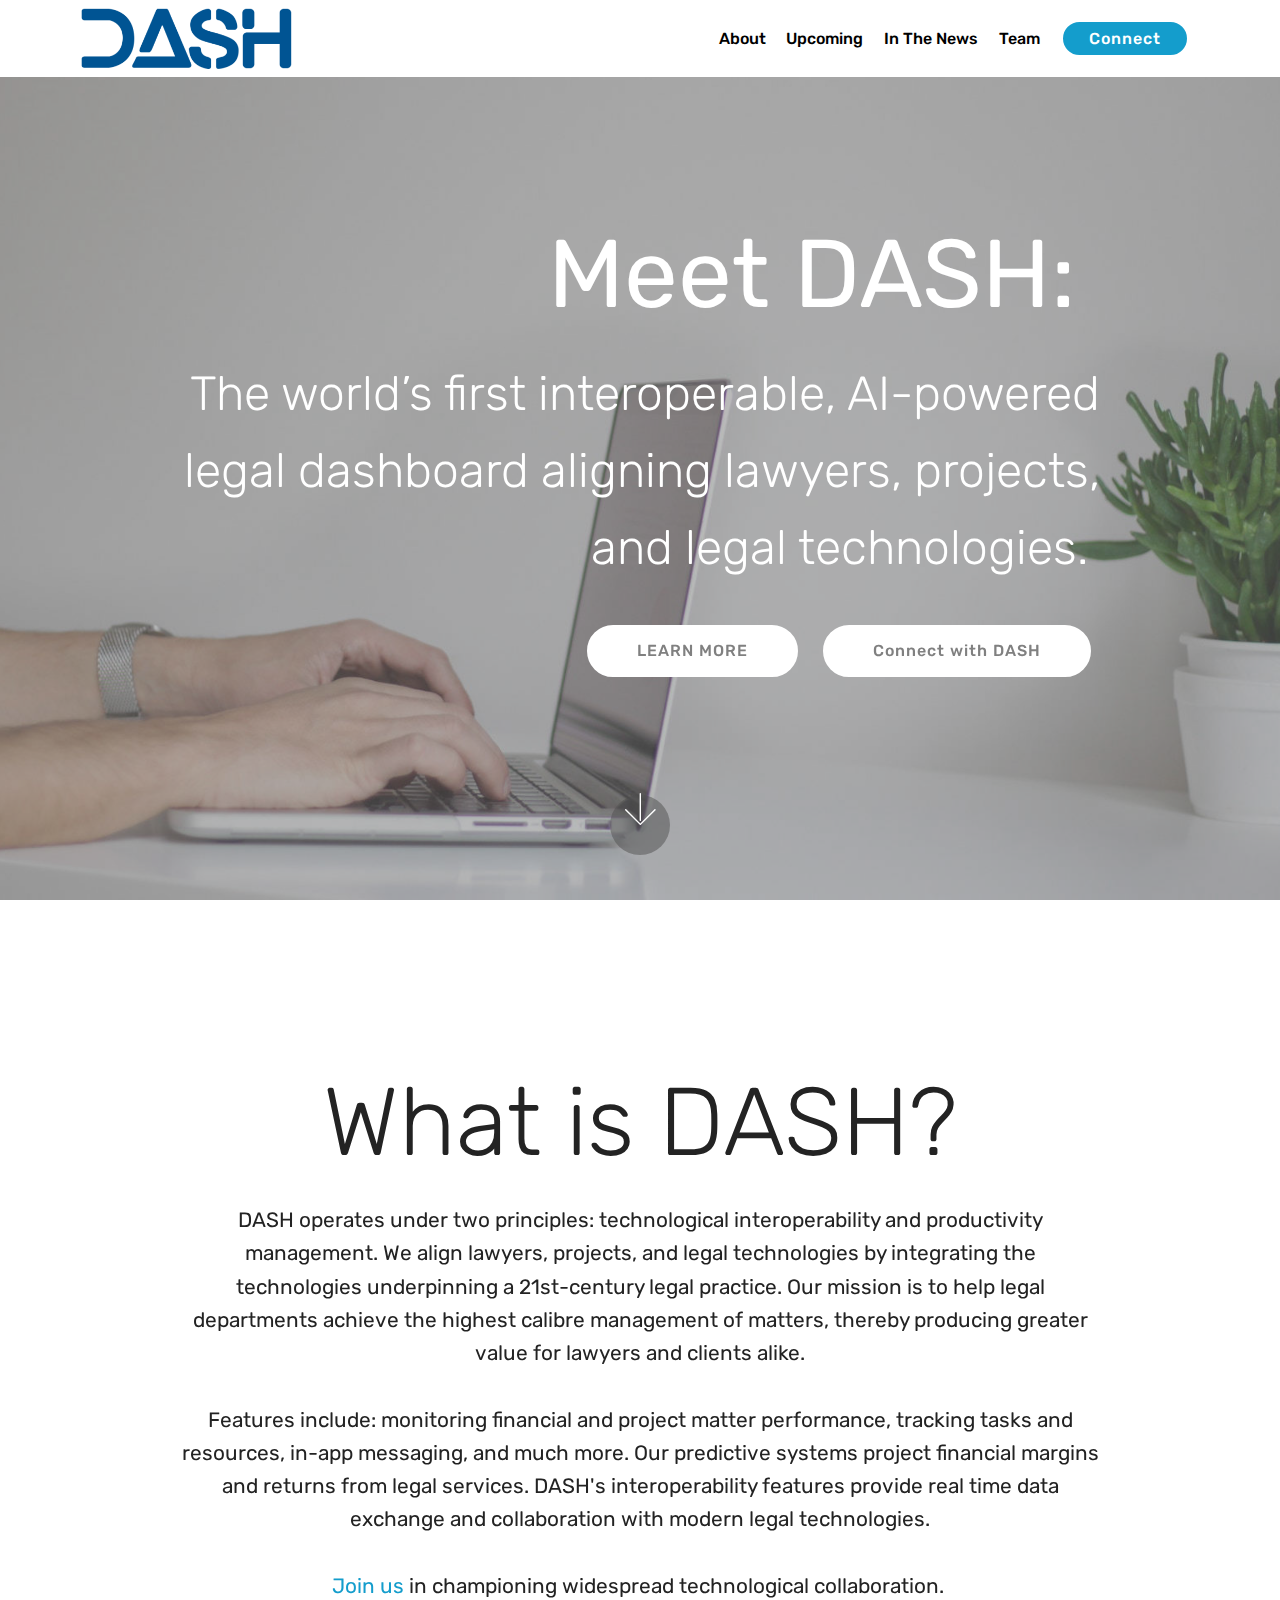
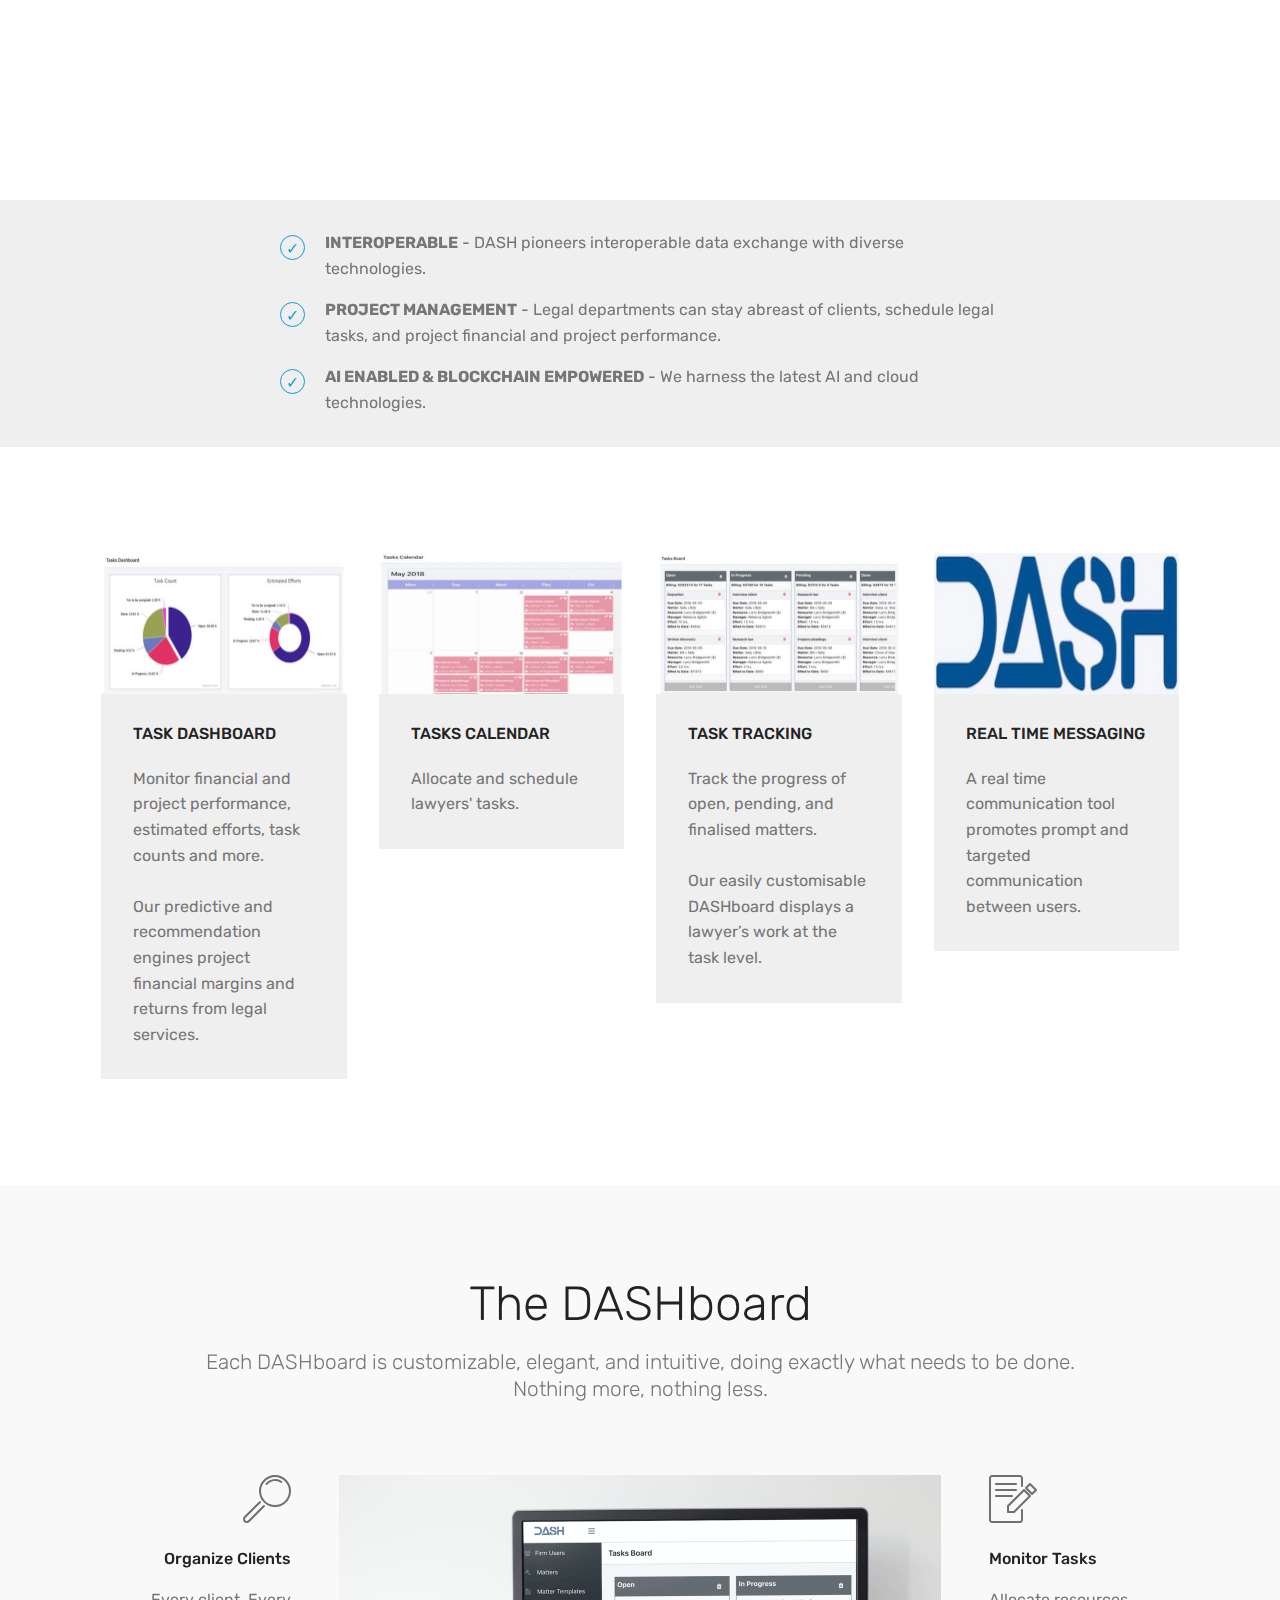
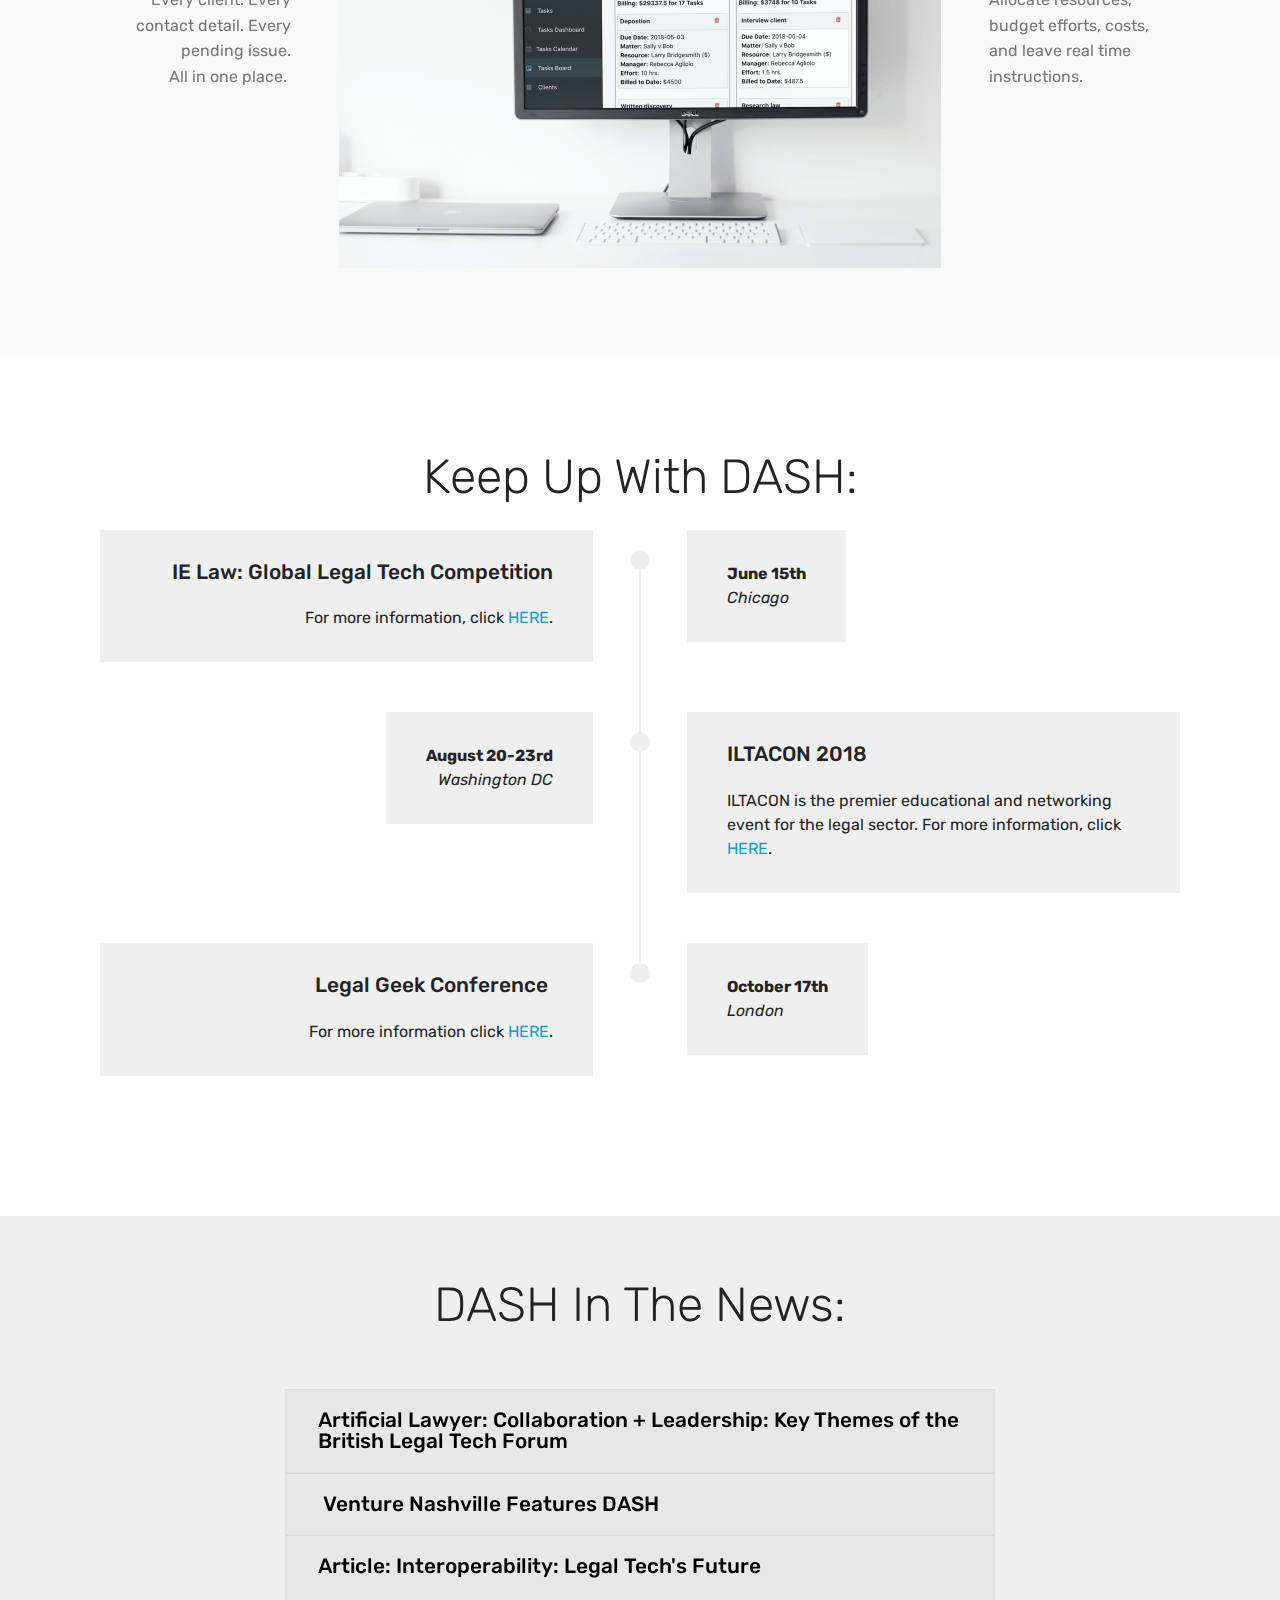
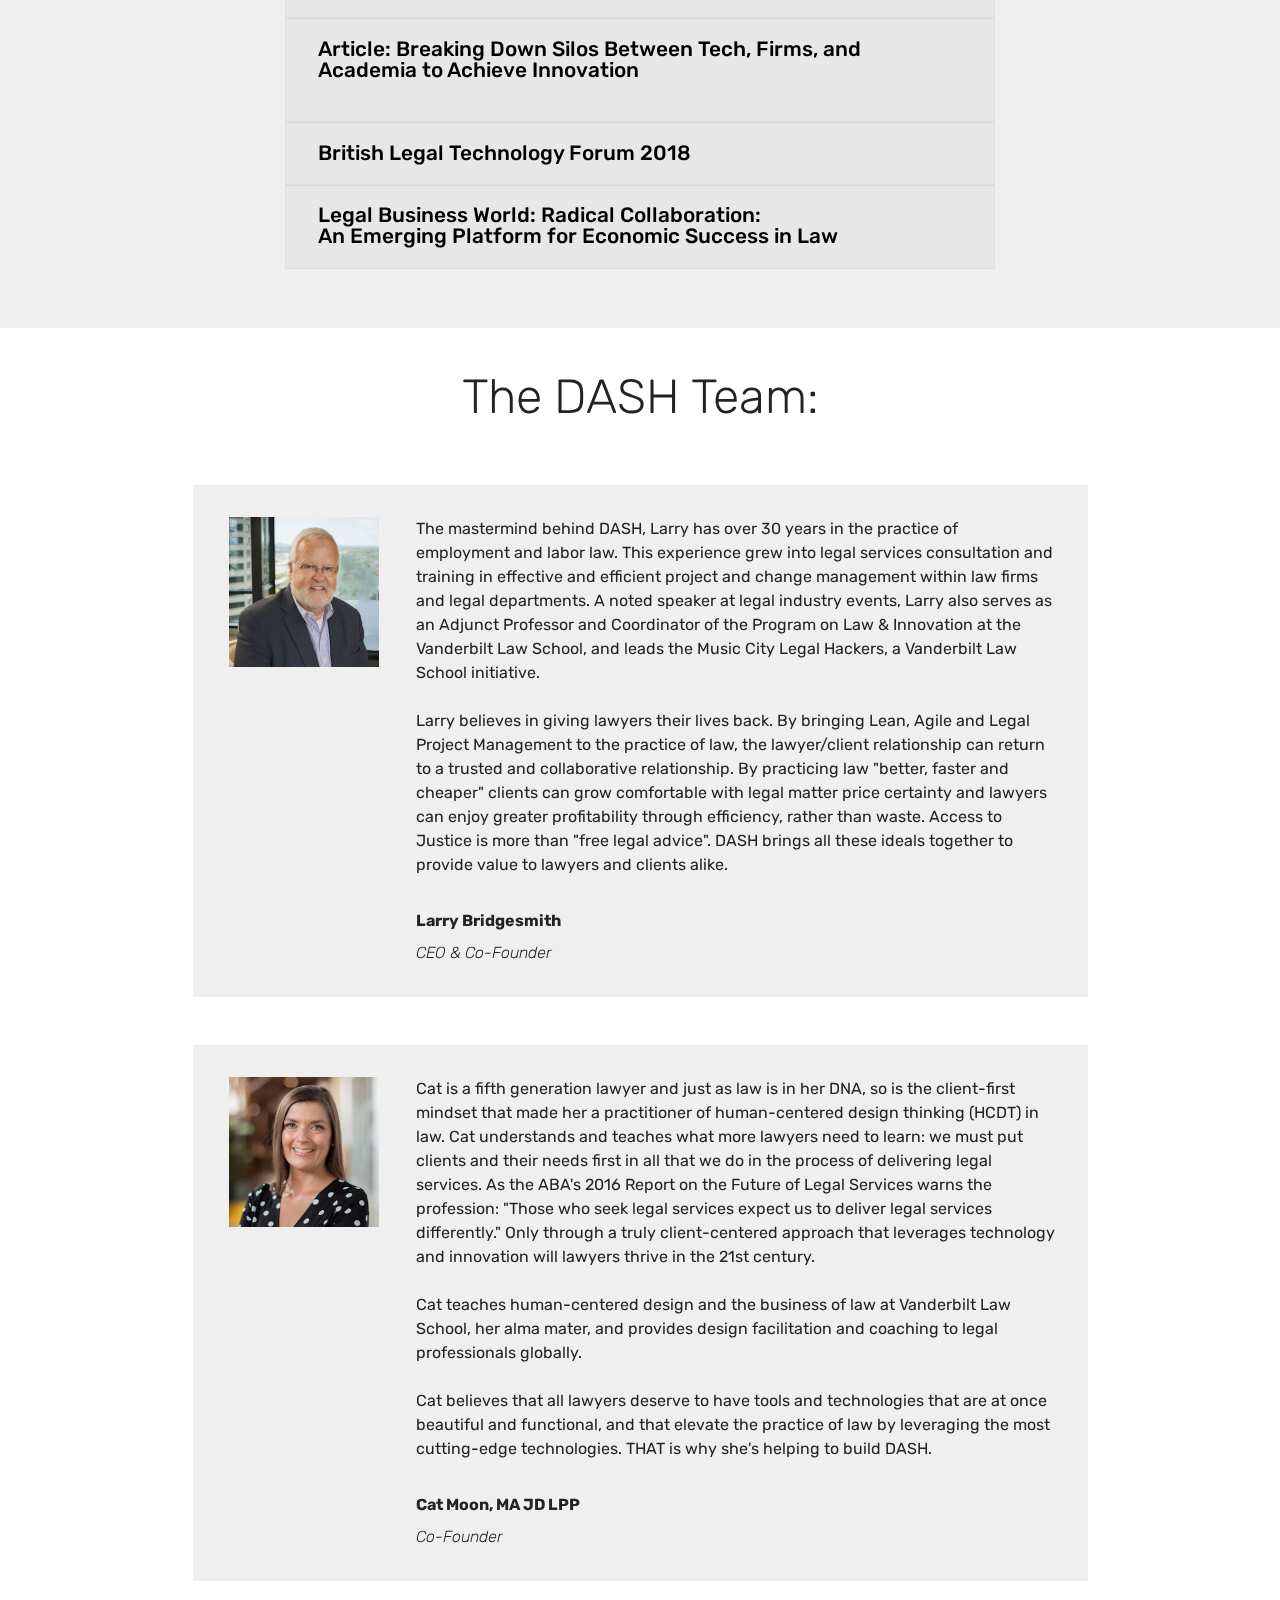
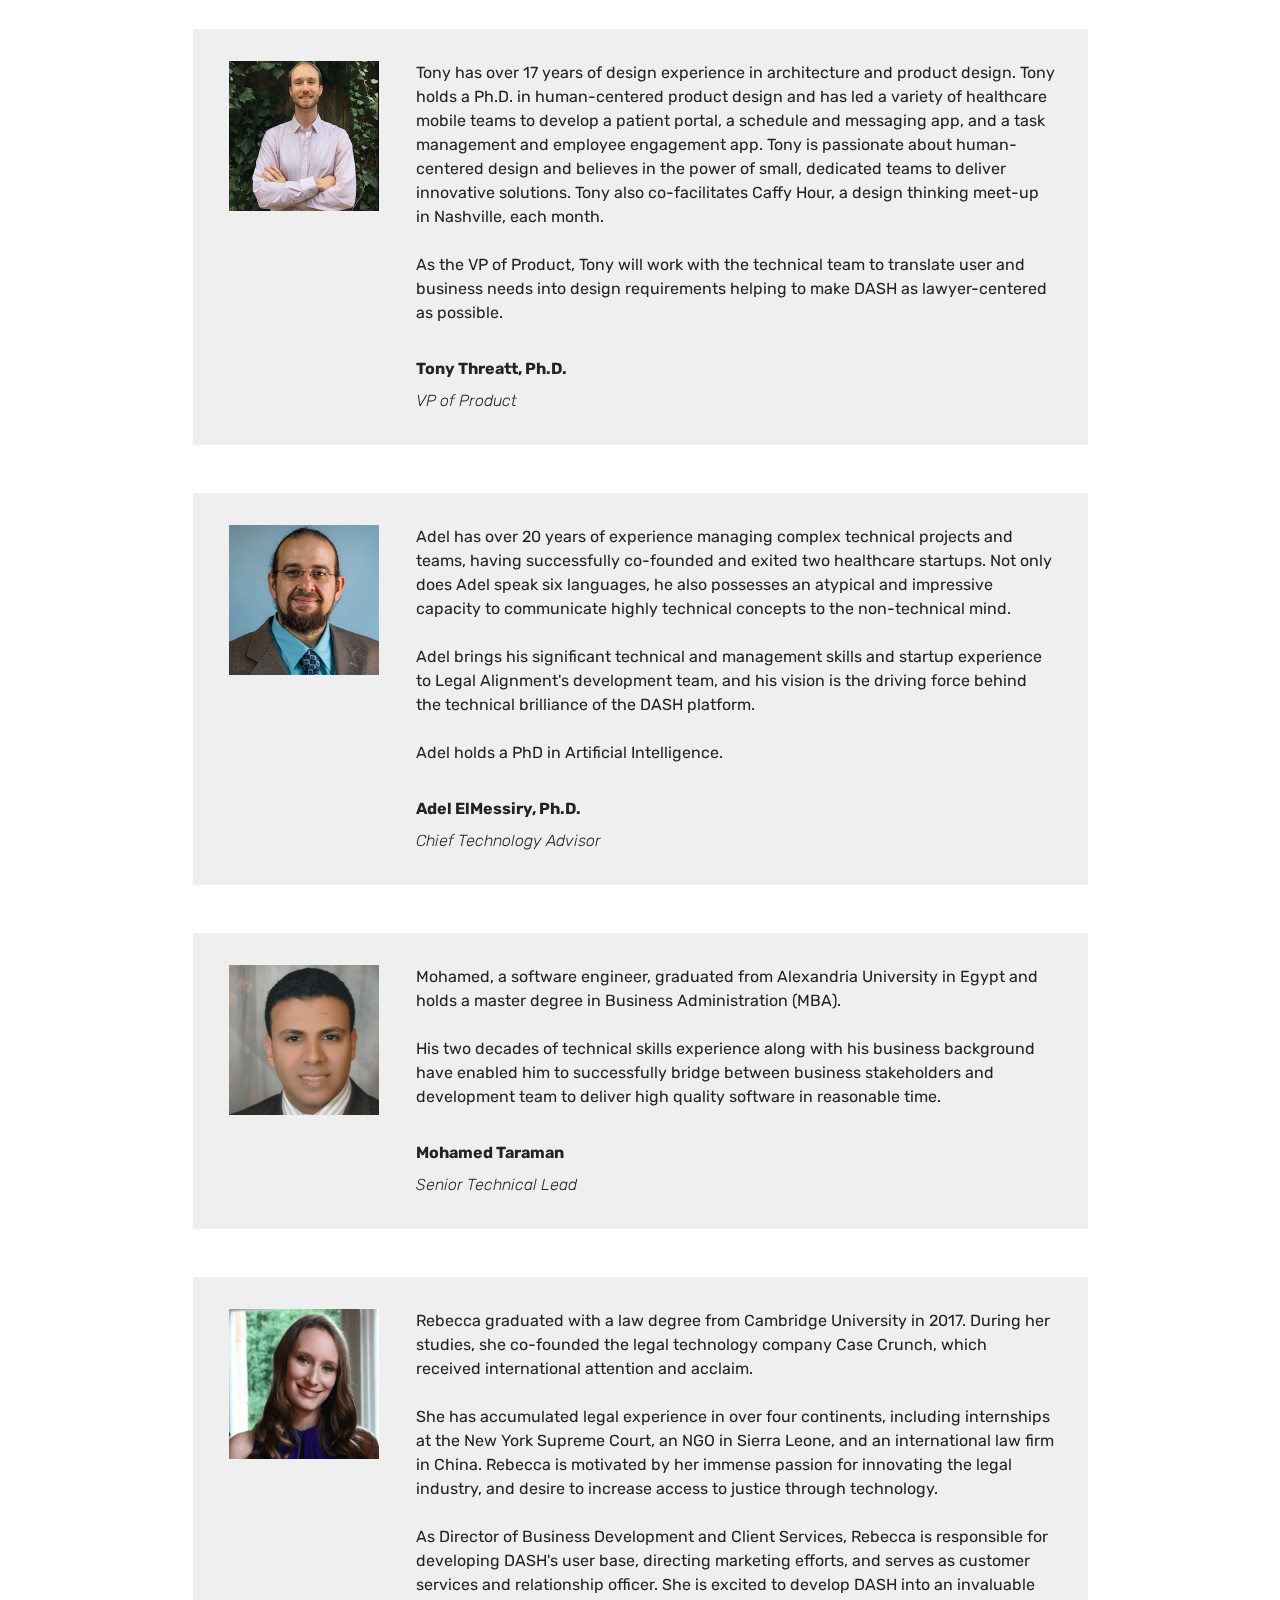
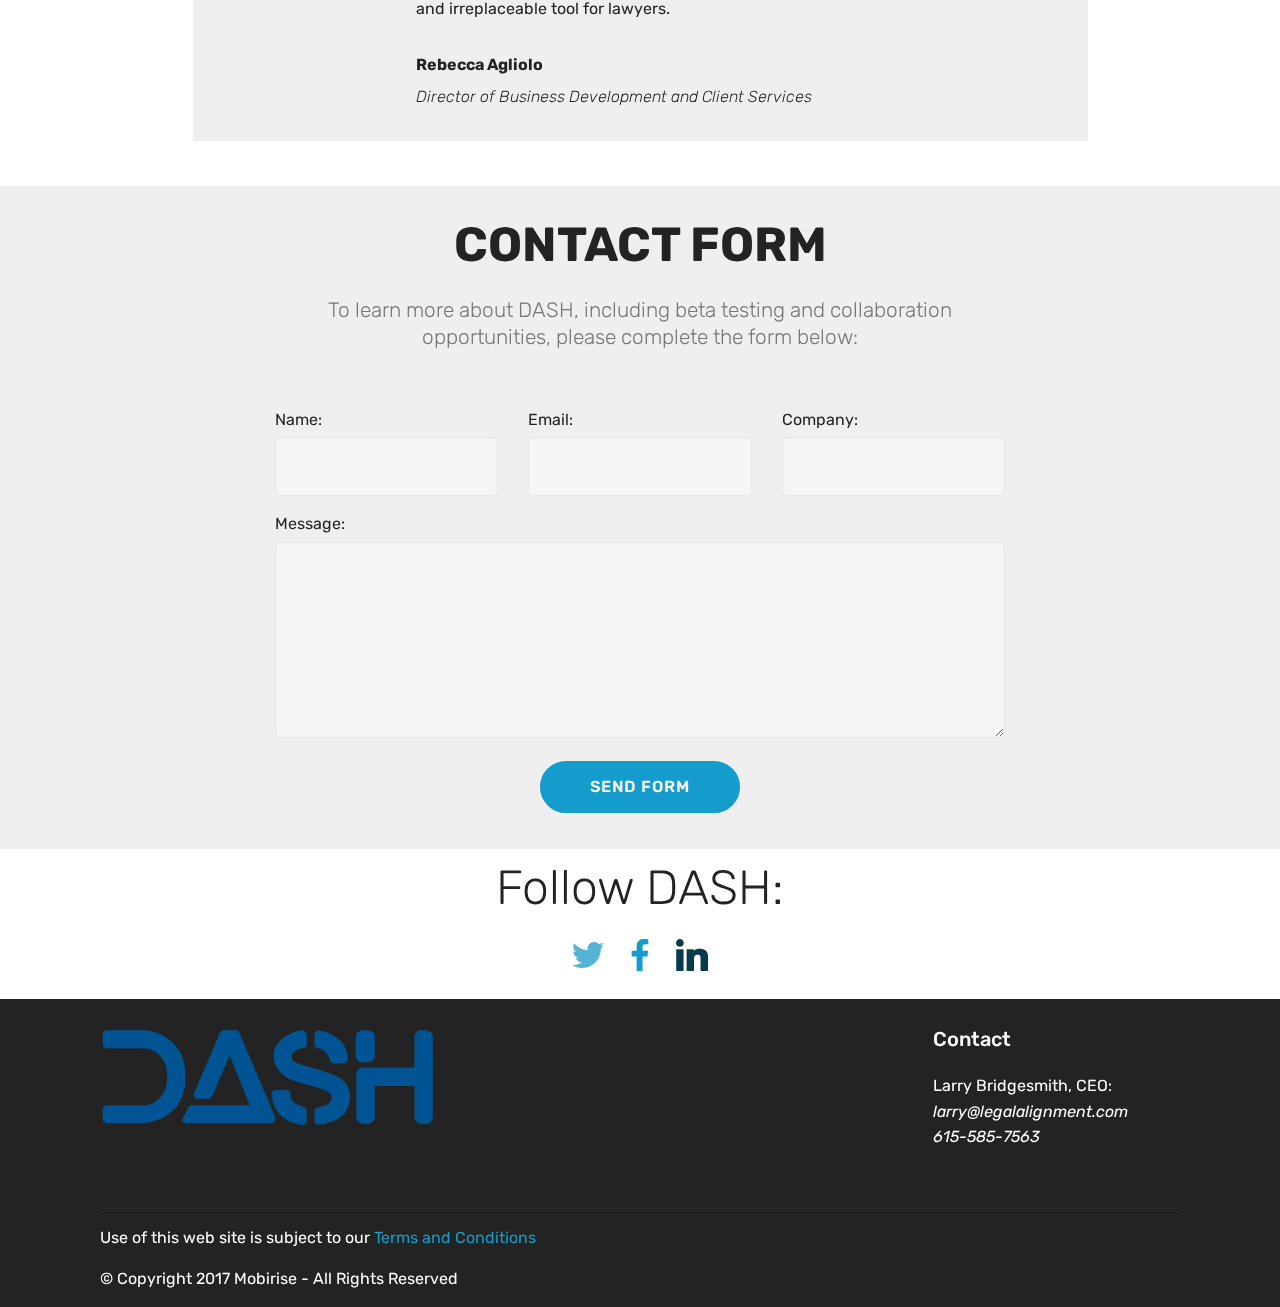
==== commit da4dd350: "create github pages" ====
--- a/dash.html
+++ b/dash.html
@@ -79,7 +79,7 @@
     </nav>
 </section>
 
-<section class="engine"><a href="https://mobirise.me">Mobirise</a></section><section class="cid-qU2zEL4wPj mbr-fullscreen mbr-parallax-background" id="header2-6">
+<section class="engine"><a href="https://mobirise.me/g">build a site for free</a></section><section class="cid-qU2zEL4wPj mbr-fullscreen mbr-parallax-background" id="header2-6">
 
     
 
@@ -568,7 +568,7 @@
             <div class="media-container-column col-lg-8" data-form-type="formoid">
                     <div data-form-alert="" hidden="">Thanks for filling out the form!</div>
             
-                    <form class="mbr-form" action="https://mobirise.com/" method="post" data-form-title="Mobirise Form"><input type="hidden" name="email" data-form-email="true" value="D+GzZaFu+VTSfevREsEjkRM+STdOiAg0lXzeA9yEOwWSw3ciPvMX1WRGeDPjKw1KVI4lswrVQTZdlNZOcZq2/2/3hIdxdDQYMs0gz7BzytBo4+o33kLDsnfBZg9ZxI5c" data-form-field="Email">
+                    <form class="mbr-form" action="https://mobirise.com/" method="post" data-form-title="Mobirise Form"><input type="hidden" name="email" data-form-email="true" value="MhII2JXRrTCwTlXbaXCK6sxB5eJ9pOoxRFBPND3apu99YZ4jphtG7GYeQ2ZXbSRljyPOkSqRVXLYSYaAyqOHYCEemITqsXOuvzj/7JA9KxGhaBuX+K3kQFq65rrcCMr2" data-form-field="Email">
                         <div class="row row-sm-offset">
                             <div class="col-md-4 multi-horizontal" data-for="name">
                                 <div class="form-group">
@@ -672,13 +672,28 @@
             </div>
             <div class="media-container-row mbr-white">
                 <div class="col-sm-6 copyright">
-                    <p class="mbr-text mbr-fonts-style display-7">
-                        © Copyright DASH 2018 &nbsp;- All Rights Reserved
-                    </p>
+                    <p class="mbr-text mbr-fonts-style display-7">Use of this web site is subject to our <a href="termsandconditions.html">Terms and Conditions</a> &nbsp; &nbsp;&nbsp;</p>
                 </div>
                 <div class="col-md-6">
                     
                 </div>
+            </div>
+        </div>
+    </div>
+</section>
+
+<section once="" class="cid-qUpy15FRJG" id="footer6-1h">
+
+    
+
+    
+
+    <div class="container">
+        <div class="media-container-row align-center mbr-white">
+            <div class="col-12">
+                <p class="mbr-text mb-0 mbr-fonts-style display-7">
+                    © Copyright 2017 Mobirise - All Rights Reserved
+                </p>
             </div>
         </div>
     </div>
--- a/assets/mobirise/css/mbr-additional.css
+++ b/assets/mobirise/css/mbr-additional.css
@@ -2609,8 +2609,8 @@
   text-decoration: none;
 }
 .cid-qU2HcDI7K7 {
-  padding-top: 60px;
-  padding-bottom: 15px;
+  padding-top: 30px;
+  padding-bottom: 0px;
   background-color: #232323;
 }
 @media (max-width: 767px) {
@@ -2674,6 +2674,17 @@
     justify-content: center;
     -webkit-justify-content: center;
   }
+}
+.cid-qU2HcDI7K7 .copyright > p {
+  text-align: left;
+}
+.cid-qUpy15FRJG {
+  padding-top: 0px;
+  padding-bottom: 15px;
+  background-color: #232323;
+}
+.cid-qUpy15FRJG .media-container-row .mbr-text {
+  text-align: left;
 }
 .cid-qTkzRZLJNu .navbar {
   padding: .5rem 0;
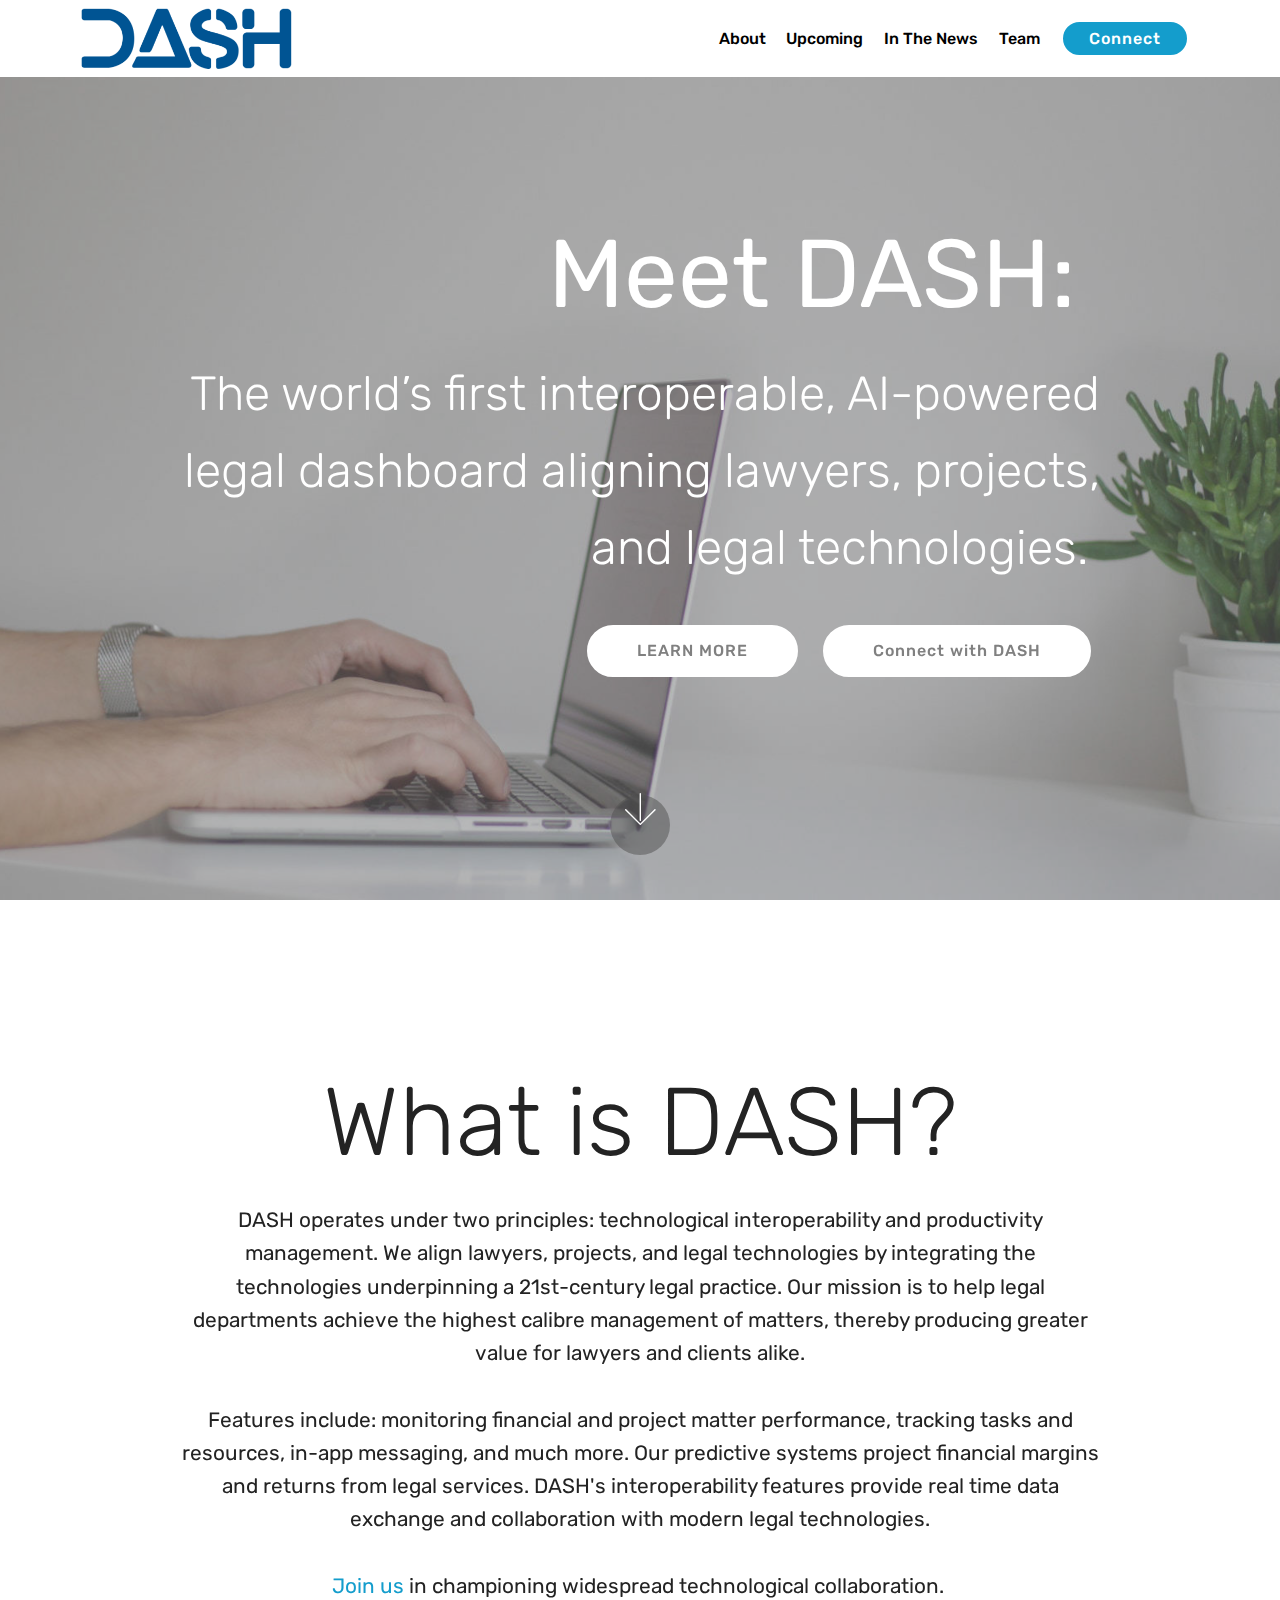
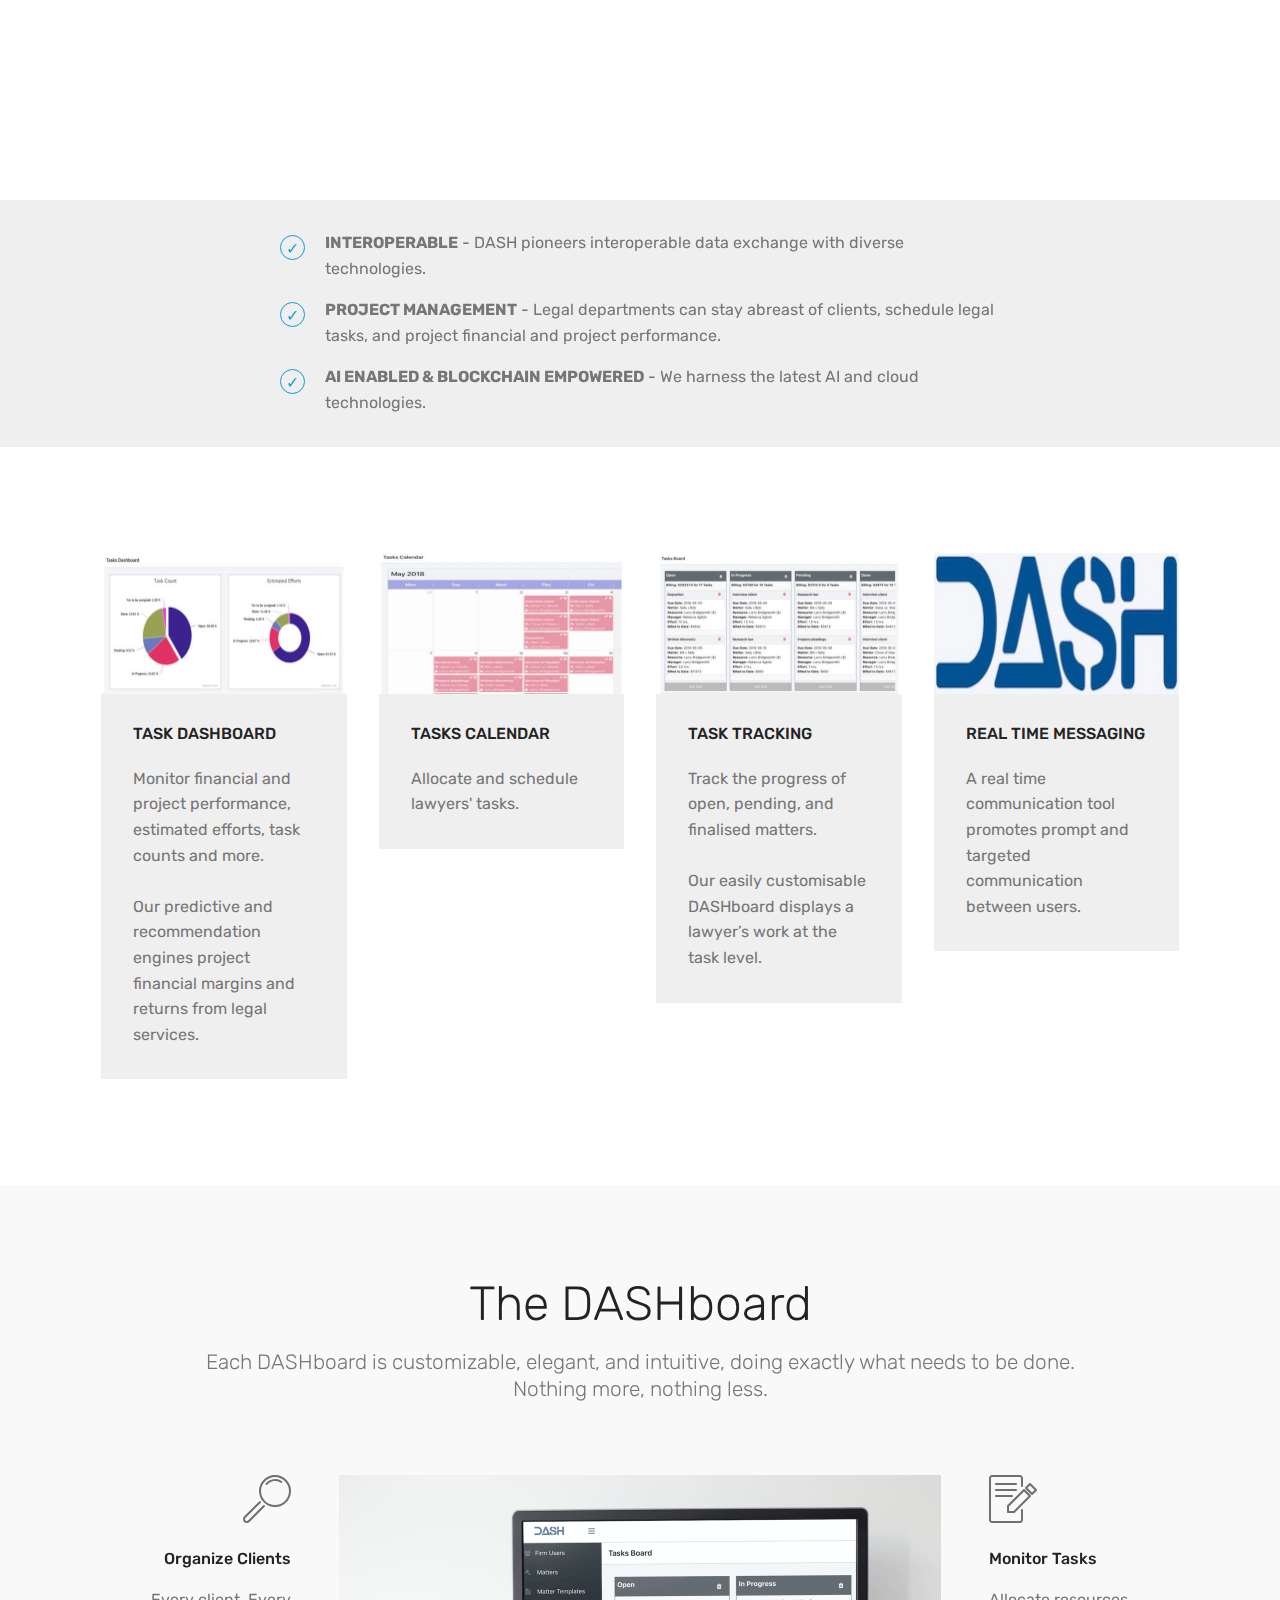
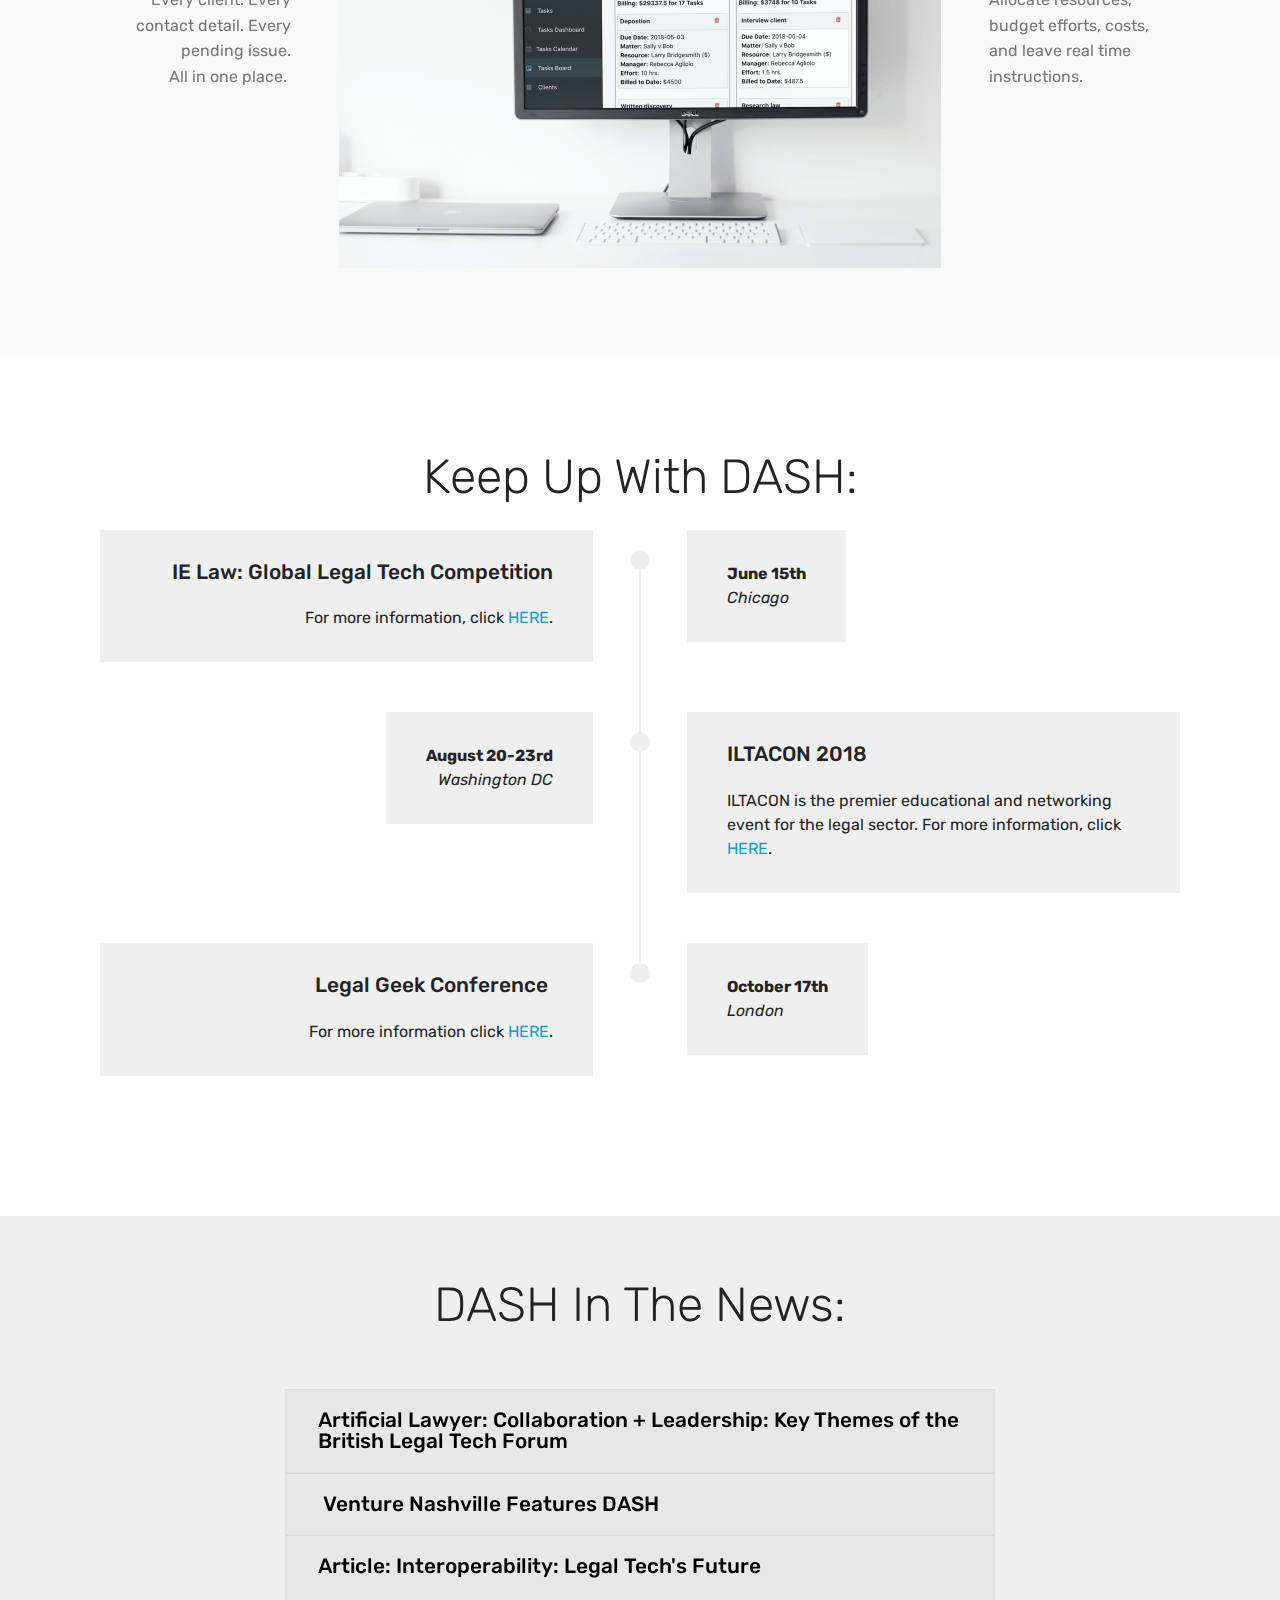
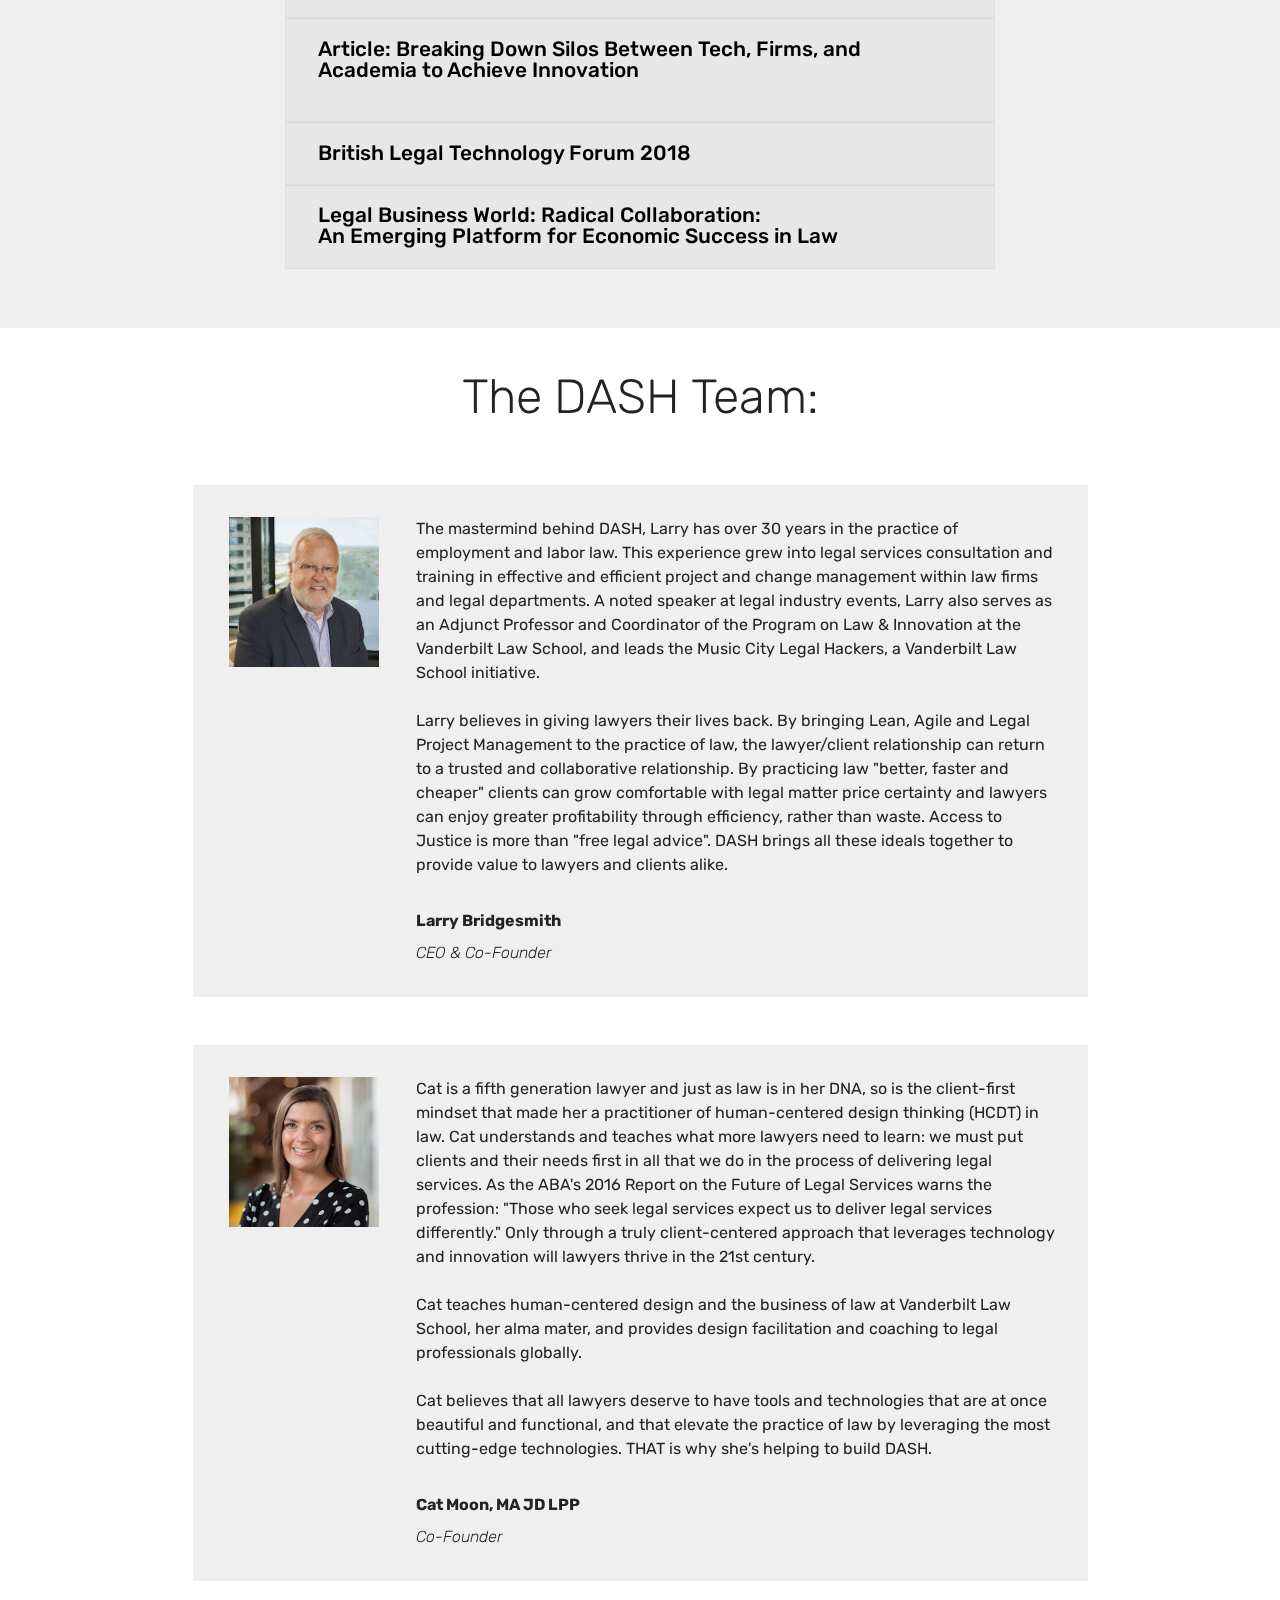
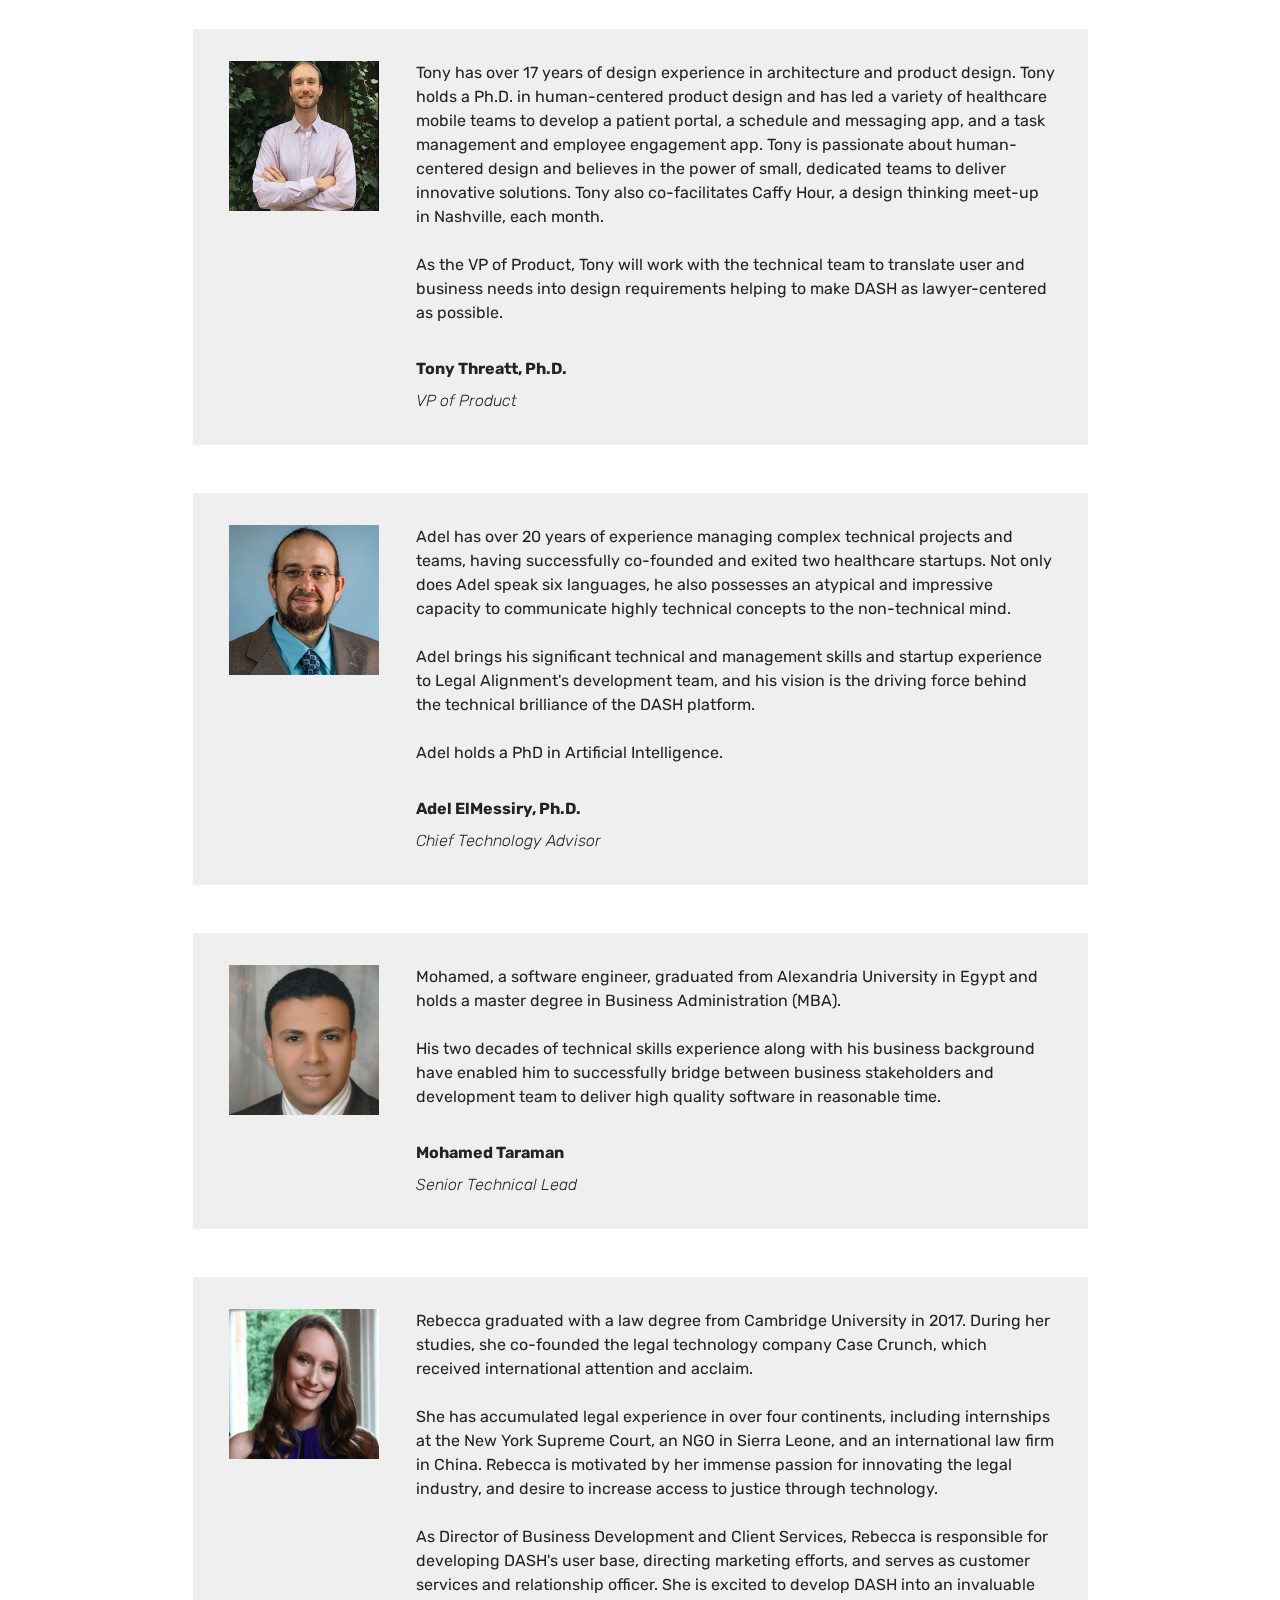
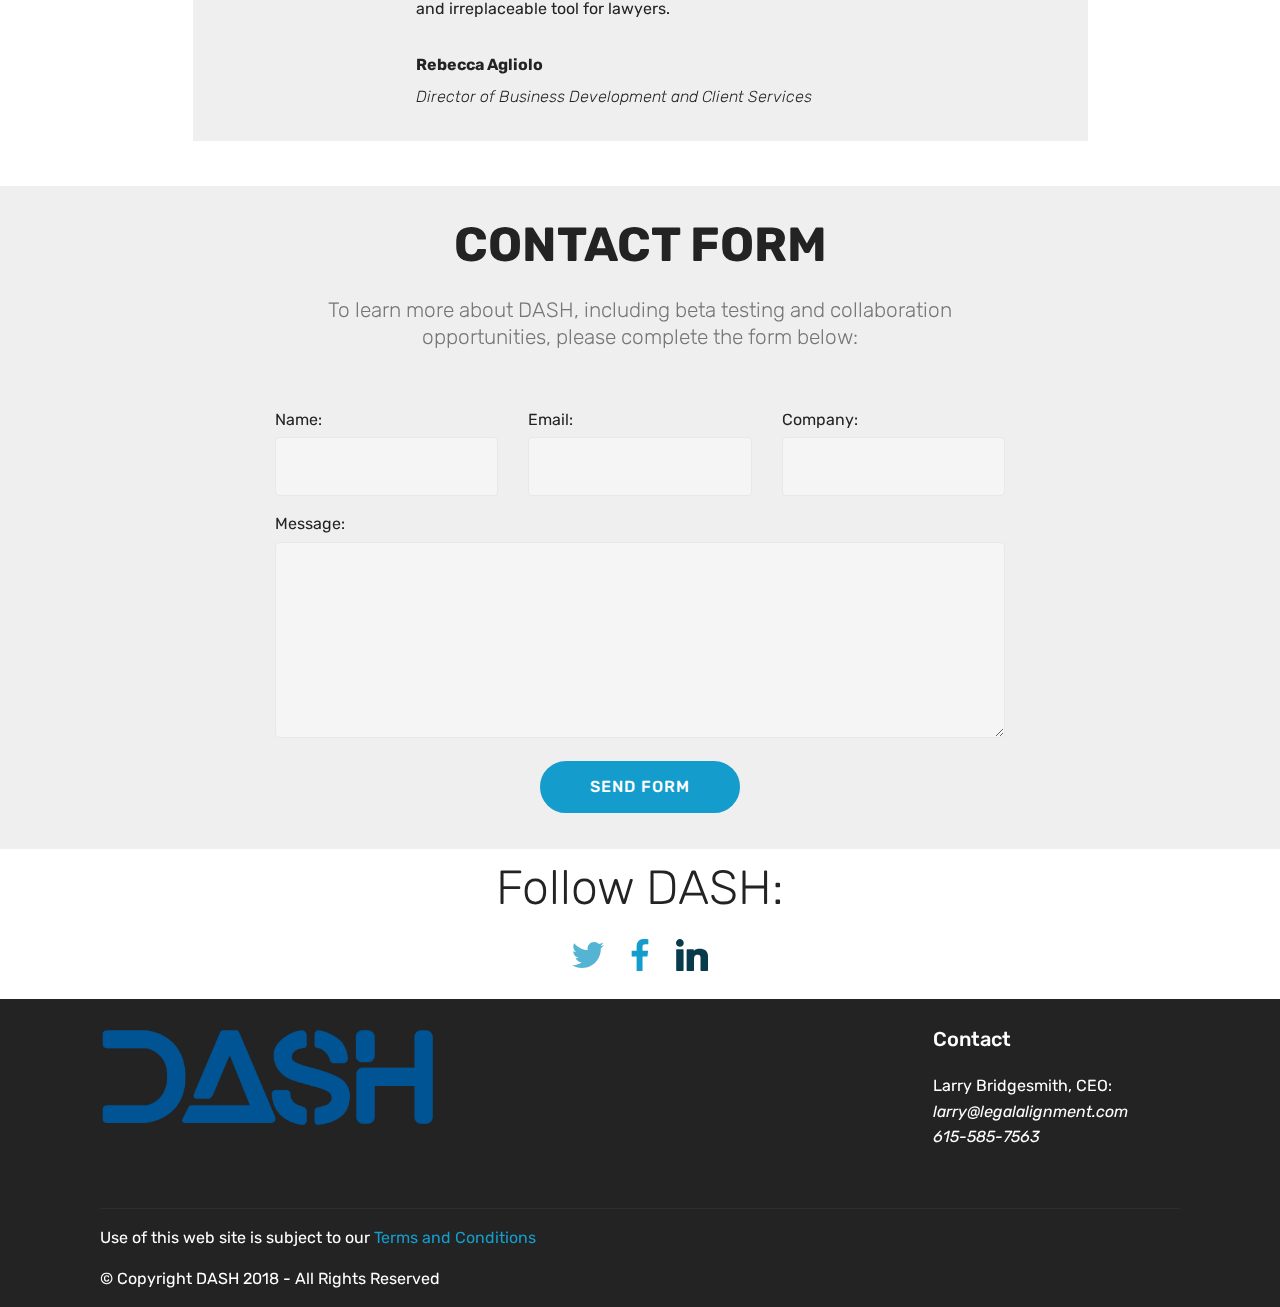
==== commit 858ef7a0: "create github pages" ====
--- a/dash.html
+++ b/dash.html
@@ -568,7 +568,7 @@
             <div class="media-container-column col-lg-8" data-form-type="formoid">
                     <div data-form-alert="" hidden="">Thanks for filling out the form!</div>
             
-                    <form class="mbr-form" action="https://mobirise.com/" method="post" data-form-title="Mobirise Form"><input type="hidden" name="email" data-form-email="true" value="MhII2JXRrTCwTlXbaXCK6sxB5eJ9pOoxRFBPND3apu99YZ4jphtG7GYeQ2ZXbSRljyPOkSqRVXLYSYaAyqOHYCEemITqsXOuvzj/7JA9KxGhaBuX+K3kQFq65rrcCMr2" data-form-field="Email">
+                    <form class="mbr-form" action="https://mobirise.com/" method="post" data-form-title="Mobirise Form"><input type="hidden" name="email" data-form-email="true" value="HwchrPsoHFrGj+a4wBD7NJI3k+OjjXS1EaQrRuyYfSTPykv8QELnEKcxT/54SA6c1oZm27yV6DzoJE+tl1EGB3DkBTImZezEwGCaV4HHHpp2V+949/ojddCgeWjL4aUe" data-form-field="Email">
                         <div class="row row-sm-offset">
                             <div class="col-md-4 multi-horizontal" data-for="name">
                                 <div class="form-group">
@@ -692,7 +692,7 @@
         <div class="media-container-row align-center mbr-white">
             <div class="col-12">
                 <p class="mbr-text mb-0 mbr-fonts-style display-7">
-                    © Copyright 2017 Mobirise - All Rights Reserved
+                    © Copyright DASH 2018 - All Rights Reserved
                 </p>
             </div>
         </div>
